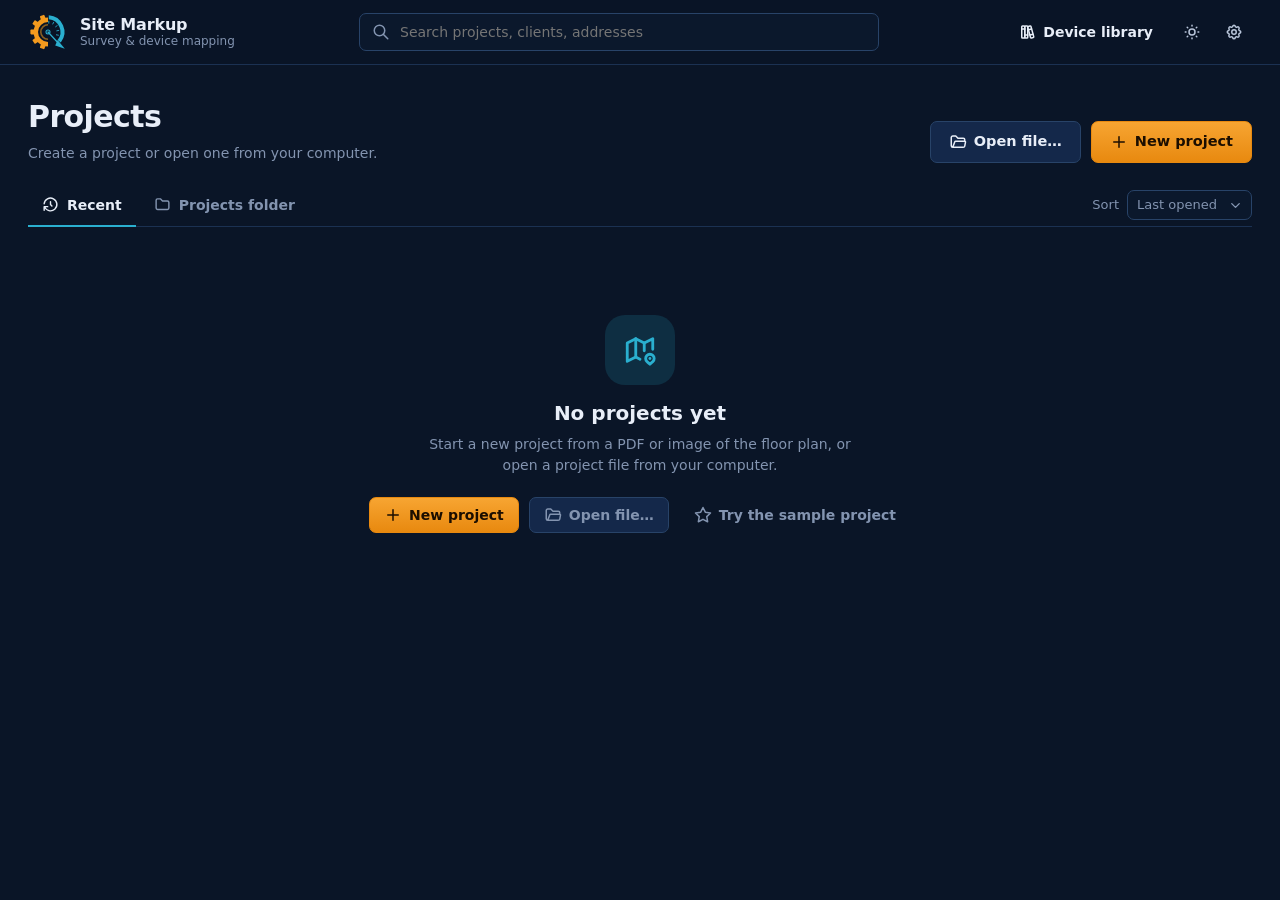
==== markup.html @ d579b6f1 "Penetration dot: surface field follows Wall / Floor / Ceiling "Wall type" now reads "Floor type" or " ====
<!doctype html>
<html lang="en" data-theme="dark">
<head>
<meta charset="utf-8">
<meta name="viewport" content="width=device-width, initial-scale=1, viewport-fit=cover">
<title>QuaField Markup</title>
<meta name="color-scheme" content="dark light">
<meta name="theme-color" content="#111c30">
<link rel="icon" type="image/png" href="[data-uri]">
<style>/* ===== Theme ===== */
:root {
  --font: system-ui, "Segoe UI", Roboto, "Helvetica Neue", Arial, sans-serif;
  --r: 10px; --r-sm: 7px;
  --ease: cubic-bezier(.2,.7,.2,1);
}
:root[data-theme="dark"] {
  --bg: #0a1527; --bg-2: #0c1a30; --panel: #0f1f38; --panel-2: #14284a; --elev: #172d50;
  --line: #1b3152; --line-2: #284368; --text: #e8eef8; --text-2: #b9c6da; --muted: #8394b0;
  --accent: #2aafcf; --accent-2: #1f9dbe; --accent-soft: rgba(42,175,207,.16); --accent-text: #04141b;
  --danger: #f25b5b; --danger-soft: rgba(242,91,91,.14); --warn: #f39a1e; --warn-soft: rgba(245,165,36,.14); --ok: #2fc46d; --ok-soft: rgba(47,196,109,.14);
  --stage: #081324; --stage-dot: rgba(120,170,230,.07);
  --shadow: 0 12px 36px rgba(0,0,0,.5); --shadow-sm: 0 2px 10px rgba(0,0,0,.35);
  --inp: #0b182c; --hover: rgba(42,175,207,.08); --glass: rgba(15,31,56,.88);
  color-scheme: dark;
}
:root[data-theme="light"] {
  --bg: #f2f5f9; --bg-2: #e9eef5; --panel: #ffffff; --panel-2: #f6f8fb; --elev: #ffffff;
  --line: #e0e6ef; --line-2: #cfd8e5; --text: #0f1b2d; --text-2: #34445e; --muted: #67778f;
  --accent: #0e8faf; --accent-2: #0b7e9b; --accent-soft: rgba(14,143,175,.11); --accent-text: #fff;
  --danger: #dc2626; --danger-soft: rgba(220,38,38,.09); --warn: #c27803; --warn-soft: rgba(245,158,11,.13); --ok: #15803d; --ok-soft: rgba(22,163,74,.1);
  --stage: #dfe5ee; --stage-dot: rgba(15,27,45,.06);
  --shadow: 0 12px 36px rgba(15,27,45,.16); --shadow-sm: 0 2px 8px rgba(15,27,45,.1);
  --inp: #ffffff; --hover: rgba(15,27,45,.05); --glass: rgba(255,255,255,.9);
  color-scheme: light;
}

* { box-sizing: border-box; }
html, body { margin: 0; height: 100%; }
body { font: 14px/1.45 var(--font); background: var(--bg); color: var(--text); -webkit-font-smoothing: antialiased; overflow: hidden; }
button { font: inherit; color: inherit; cursor: pointer; }
input, select, textarea { font: inherit; color: inherit; }
[hidden] { display: none !important; }
.muted { color: var(--muted); }
.tiny { font-size: 12px; line-height: 1.45; margin: 4px 0 0; }
.spacer { flex: 1; }
kbd { font: 600 11px/1 var(--font); background: var(--panel-2); border: 1px solid var(--line-2); border-bottom-width: 2px; border-radius: 5px; padding: 3px 6px; color: var(--text-2); white-space: nowrap; }
::selection { background: var(--accent-soft); }
::-webkit-scrollbar { width: 10px; height: 10px; }
::-webkit-scrollbar-thumb { background: var(--line-2); border-radius: 10px; border: 2px solid transparent; background-clip: padding-box; }
::-webkit-scrollbar-thumb:hover { background-color: var(--muted); }
::-webkit-scrollbar-track { background: transparent; }

.ic { width: 18px; height: 18px; flex: none; display: inline-block; vertical-align: middle; }
.ic.flip { transform: scaleX(-1); }

/* ===== Buttons & inputs ===== */
.btn { display: inline-flex; align-items: center; justify-content: center; gap: 7px; height: 36px; padding: 0 14px; border-radius: var(--r-sm);
  border: 1px solid var(--line-2); background: var(--panel-2); font-weight: 600; white-space: nowrap; transition: background .15s, border-color .15s, transform .08s; }
.btn:hover { background: var(--hover); border-color: var(--muted); }
.btn:active { transform: translateY(1px); }
.btn:disabled { opacity: .45; pointer-events: none; }
.btn.primary { background: var(--accent); border-color: var(--accent); color: var(--accent-text); }
.btn.primary:hover { background: var(--accent-2); border-color: var(--accent-2); }
.btn.danger { background: var(--danger); border-color: var(--danger); color: #fff; }
.btn.danger-ghost { background: transparent; border-color: transparent; color: var(--danger); }
.btn.danger-ghost:hover { background: var(--danger-soft); }
.btn.ghost { background: transparent; border-color: transparent; }
.btn.ghost:hover { background: var(--hover); }
.btn.ghost.on { background: var(--accent-soft); color: var(--accent); }
.btn.sm { height: 30px; padding: 0 10px; font-size: 13px; gap: 6px; }
.btn.sm .ic { width: 16px; height: 16px; }
.btn.glass { background: var(--glass); backdrop-filter: blur(8px); box-shadow: var(--shadow-sm); border-color: var(--line); }

.icon-btn { display: inline-grid; place-items: center; width: 36px; height: 36px; border-radius: var(--r-sm); border: 1px solid transparent; background: transparent; color: var(--text-2); transition: background .15s, color .15s; }
.icon-btn:hover { background: var(--hover); color: var(--text); }
.icon-btn:disabled { opacity: .35; pointer-events: none; }
.icon-btn.sm { width: 30px; height: 30px; }
.icon-btn.sm .ic { width: 17px; height: 17px; }
.icon-btn.danger:hover { color: var(--danger); background: var(--danger-soft); }

.inp { width: 100%; height: 36px; padding: 0 11px; border-radius: var(--r-sm); border: 1px solid var(--line-2); background: var(--inp); outline: none; transition: border-color .15s, box-shadow .15s; }
textarea.inp { height: auto; padding: 9px 11px; resize: vertical; line-height: 1.45; }
select.inp { padding-right: 28px; appearance: none; background-image: url("data:image/svg+xml,%3Csvg xmlns='http://www.w3.org/2000/svg' viewBox='0 0 24 24' fill='none' stroke='%238394b0' stroke-width='2.2' stroke-linecap='round' stroke-linejoin='round'%3E%3Cpath d='M6 9l6 6l6-6'/%3E%3C/svg%3E"); background-repeat: no-repeat; background-position: right 8px center; background-size: 15px; }
.inp:focus { border-color: var(--accent); box-shadow: 0 0 0 3px var(--accent-soft); }
.inp.bad { border-color: var(--danger); box-shadow: 0 0 0 3px var(--danger-soft); }
.inp.sm { height: 30px; font-size: 13px; padding: 0 9px; }
select.inp.sm { padding-right: 26px; }
.inp.num { width: 70px; flex: none; text-align: right; padding: 0 6px; }
.inp::placeholder { color: var(--muted); opacity: .8; }
input[type=date].inp { padding-right: 6px; }

.chk { width: 17px; height: 17px; accent-color: var(--accent); margin: 0; flex: none; cursor: pointer; }
.chk-row { display: flex; align-items: center; gap: 10px; padding: 6px 0; cursor: pointer; color: var(--text-2); }
.chk-row:hover { color: var(--text); }

.fld { display: flex; flex-direction: column; gap: 5px; margin: 0 0 12px; }
.fld > span { font-size: 12.5px; font-weight: 600; color: var(--muted); letter-spacing: .01em; }
.req { color: var(--danger); }
.inline { display: flex; gap: 8px; }
.inline .inp { flex: 1; }
.inline-fld { display: inline-flex; align-items: center; gap: 8px; font-size: 13px; color: var(--muted); }
.inline-fld select { width: auto; }

.search { display: flex; align-items: center; gap: 8px; height: 38px; padding: 0 12px; border-radius: var(--r-sm); background: var(--inp); border: 1px solid var(--line-2); color: var(--muted); transition: border-color .15s, box-shadow .15s; }
.search:focus-within { border-color: var(--accent); box-shadow: 0 0 0 3px var(--accent-soft); }
.search input { flex: 1; min-width: 0; border: 0; outline: 0; background: transparent; height: 100%; color: var(--text); }
.search.sm { height: 34px; }

.seg { display: inline-flex; padding: 3px; gap: 3px; background: var(--bg-2); border: 1px solid var(--line); border-radius: 9px; }
.seg button { display: inline-flex; align-items: center; gap: 6px; height: 30px; padding: 0 12px; border: 0; border-radius: 7px; background: transparent; color: var(--text-2); font-weight: 600; font-size: 13px; }
.seg button .ic { width: 16px; height: 16px; }
.seg button:hover { color: var(--text); }
.seg button.on { background: var(--panel); color: var(--text); box-shadow: var(--shadow-sm); }
.seg.sm button { height: 26px; padding: 0 10px; font-size: 12.5px; }

.fld-h { display: flex; align-items: center; justify-content: space-between; gap: 10px; min-height: 22px; }
.fld-h > label { font-size: 12.5px; font-weight: 600; color: var(--muted); }
.sw-map { display: inline-flex; align-items: center; gap: 7px; flex: none; cursor: pointer; user-select: none; font-size: 11.5px; font-weight: 600; color: var(--muted); }
.sw-map:has(input:checked) { color: var(--text-2); }
.sw-map .switch { width: 32px; height: 18px; }
.sw-map .switch i::after { width: 14px; height: 14px; left: 2px; top: 2px; }
.sw-map .switch input:checked + i::after { transform: translateX(14px); }
.sw-map .switch input:checked + i { background: var(--c, var(--accent)); }
.sw-map .switch input:focus-visible + i { outline: 2px solid var(--accent); outline-offset: 2px; }
.tx-link { display: flex; flex-direction: column; gap: 8px; padding: 10px 12px; margin: 0 0 12px; border: 1px solid color-mix(in srgb, var(--c) 45%, transparent); background: color-mix(in srgb, var(--c) 10%, transparent); border-radius: 12px; }
.tx-link-t { display: flex; align-items: center; gap: 8px; font-size: 13px; flex-wrap: wrap; }
.tx-link-t small { color: var(--muted); font-size: 12px; }
.tx-link-b { display: flex; flex-wrap: wrap; gap: 6px; }
.switch { position: relative; width: 42px; height: 24px; flex: none; }
.switch input { opacity: 0; width: 0; height: 0; position: absolute; }
.switch i { position: absolute; inset: 0; border-radius: 20px; background: var(--line-2); transition: background .2s; cursor: pointer; }
.switch i::after { content: ''; position: absolute; left: 3px; top: 3px; width: 18px; height: 18px; border-radius: 50%; background: #fff; transition: transform .2s var(--ease); box-shadow: 0 1px 3px rgba(0,0,0,.3); }
.switch input:checked + i { background: var(--accent); }
.switch input:checked + i::after { transform: translateX(18px); }

.hint { display: flex; gap: 8px; align-items: flex-start; font-size: 13px; color: var(--muted); margin: 14px 0 0; line-height: 1.5; }
.hint .ic { width: 16px; height: 16px; margin-top: 2px; }

.spinner { width: 22px; height: 22px; border-radius: 50%; border: 3px solid var(--line-2); border-top-color: var(--accent); animation: spin .8s linear infinite; }
.spinner.big { width: 36px; height: 36px; border-width: 4px; }
@keyframes spin { to { transform: rotate(360deg); } }

.logo { display: inline-grid; place-items: center; width: 40px; height: 40px; border-radius: 50%; background: #1e3a8a; color: #fff; font: 700 14px/1 Georgia, "Times New Roman", serif; letter-spacing: -.02em; flex: none; box-shadow: inset 0 0 0 2px rgba(255,255,255,.18); }
.logo.sm { width: 30px; height: 30px; font-size: 11px; }

/* type icons (badges) */
.tico { display: inline-grid; place-items: center; border-radius: 50%; flex: none; box-shadow: 0 0 0 1.5px rgba(255,255,255,.9), 0 1px 3px rgba(0,0,0,.3); overflow: hidden; }
.tico img { display: block; object-fit: contain; }
.tico.img-only { background: transparent; box-shadow: none; border-radius: 6px; }
.tico.img-only img { width: 100%; height: 100%; }
.mk-ico { background: color-mix(in srgb, var(--c) 18%, transparent); color: var(--c); box-shadow: inset 0 0 0 1.5px color-mix(in srgb, var(--c) 45%, transparent); }
.mk-ico .ic { width: 22px; height: 22px; }
.gdot { width: 10px; height: 10px; border-radius: 50%; background: var(--c); flex: none; box-shadow: 0 0 0 3px color-mix(in srgb, var(--c) 22%, transparent); }
.sys-chip { display: inline-flex; align-items: center; height: 20px; padding: 0 8px; border-radius: 20px; font-size: 11.5px; font-weight: 700; color: var(--c); background: color-mix(in srgb, var(--c) 16%, transparent); }
.pi-tag { font-size: 10px; font-weight: 800; letter-spacing: .04em; text-transform: uppercase; color: var(--accent); background: var(--accent-soft); border-radius: 4px; padding: 1px 5px; }

/* ===== Toasts, menus, modals ===== */
#toasts { position: fixed; bottom: 22px; left: 50%; transform: translateX(-50%); display: flex; flex-direction: column; align-items: center; gap: 8px; z-index: 2000; pointer-events: none; }
.toast { display: flex; align-items: center; gap: 14px; padding: 10px 16px; border-radius: 10px; background: #0f1a2e; color: #eef3fb; box-shadow: var(--shadow); border: 1px solid rgba(255,255,255,.08); font-weight: 500; opacity: 0; transform: translateY(10px); transition: opacity .2s, transform .2s var(--ease); pointer-events: auto; max-width: min(560px, 92vw); }
.toast.show { opacity: 1; transform: none; }
.toast.ok { border-left: 4px solid #2fc46d; }
.toast.warn { border-left: 4px solid #f5a524; }
.toast.error { border-left: 4px solid #f25b5b; }
.toast-act { border: 0; background: rgba(255,255,255,.12); color: #fff; padding: 5px 10px; border-radius: 6px; font-weight: 700; }
.toast-act:hover { background: rgba(255,255,255,.2); }

.menu { position: fixed; z-index: 1500; min-width: 210px; max-width: 320px; padding: 6px; border-radius: 11px; background: var(--elev); border: 1px solid var(--line-2); box-shadow: var(--shadow); animation: pop .12s var(--ease); max-height: 80vh; overflow: auto; }
@keyframes pop { from { opacity: 0; transform: scale(.97) translateY(-3px); } }
.menu-item { display: flex; align-items: center; gap: 10px; width: 100%; padding: 7px 10px; border: 0; background: transparent; border-radius: 7px; text-align: left; color: var(--text); }
.menu-item:hover { background: var(--hover); }
.menu-item:disabled { opacity: .4; pointer-events: none; }
.menu-item .ic { width: 17px; height: 17px; color: var(--muted); }
.menu-item.danger, .menu-item.danger .ic { color: var(--danger); }
.menu-item.checked { color: var(--accent); font-weight: 600; }
.menu-item .mi-label { flex: 1; }
.menu-item kbd { font-size: 10.5px; }
.menu-item .mi-check { color: var(--accent); }
.menu-sep { height: 1px; background: var(--line); margin: 5px 4px; }
.menu-head { font-size: 11.5px; font-weight: 700; text-transform: uppercase; letter-spacing: .06em; color: var(--muted); padding: 8px 10px 4px; }

.modal-back { position: fixed; inset: 0; z-index: 1000; background: rgba(4,9,18,.55); display: grid; place-items: center; padding: 20px; opacity: 0; transition: opacity .16s; backdrop-filter: blur(2px); }
.modal-back.show { opacity: 1; }
.modal { width: min(520px, 100%); max-height: calc(100vh - 40px); max-height: calc(100dvh - 40px); display: flex; flex-direction: column; background: var(--panel); border: 1px solid var(--line-2); border-radius: 14px; box-shadow: var(--shadow); transform: translateY(8px) scale(.985); transition: transform .18s var(--ease); }
.modal-back.show .modal { transform: none; }
.modal.wide { width: min(820px, 100%); }
.modal-head { display: flex; align-items: center; gap: 10px; padding: 16px 18px 6px; }
.modal-head h2 { margin: 0; font-size: 17px; font-weight: 700; flex: 1; }
.modal-ic { display: grid; place-items: center; width: 32px; height: 32px; border-radius: 9px; background: var(--accent-soft); color: var(--accent); }
.modal-body { padding: 12px 18px 6px; overflow: auto; min-height: 0; flex: 1 1 auto; overscroll-behavior: contain; }
.modal-foot { border-top: 1px solid transparent; }
.modal-body:not(:only-child) + .modal-foot { box-shadow: 0 -10px 18px -14px rgba(0,0,0,.45); }
.modal-foot { display: flex; justify-content: flex-end; gap: 8px; padding: 14px 18px 16px; flex-wrap: wrap; }
.dlg-msg { margin: 0 0 8px; color: var(--text-2); line-height: 1.55; }

#busy { position: fixed; inset: 0; z-index: 3000; display: grid; place-items: center; background: rgba(4,9,18,.45); }
.busy-card { display: flex; align-items: center; gap: 16px; padding: 18px 24px; border-radius: 14px; background: var(--panel); border: 1px solid var(--line-2); box-shadow: var(--shadow); font-weight: 600; }
.fatal { position: fixed; inset: auto 20px 20px; padding: 16px; background: #7f1d1d; color: #fff; border-radius: 10px; z-index: 5000; }

/* ===== Home ===== */
#home { height: 100vh; height: var(--app-h, 100dvh); overflow: auto; position: relative; -webkit-overflow-scrolling: touch; }
.home-top { position: sticky; top: 0; z-index: 10; display: flex; align-items: center; gap: 18px; padding: 12px 28px; background: color-mix(in srgb, var(--bg) 88%, transparent); backdrop-filter: blur(10px); border-bottom: 1px solid var(--line); }
.brand { display: flex; align-items: center; gap: 12px; }
.brand-txt { display: flex; flex-direction: column; line-height: 1.2; }
.brand-txt b { font-size: 16px; letter-spacing: -.01em; }
.brand-txt span { font-size: 12px; color: var(--muted); }
.home-search { flex: 1; max-width: 520px; margin: 0 auto; }
.home-actions { display: flex; align-items: center; gap: 6px; }
.home-main { max-width: 1320px; margin: 0 auto; padding: 30px 28px 60px; }
.home-hero { display: flex; align-items: flex-end; justify-content: space-between; gap: 20px; margin-bottom: 22px; flex-wrap: wrap; }
.home-hero h1 { margin: 0; font-size: 30px; letter-spacing: -.02em; }
.home-hero p { margin: 4px 0 0; }
.hero-actions { display: flex; gap: 10px; }
.hero-actions .btn { height: 42px; padding: 0 18px; font-size: 14.5px; }
.home-tabs { display: flex; align-items: center; gap: 4px; border-bottom: 1px solid var(--line); margin-bottom: 18px; }
.home-tabs [data-tab] { display: inline-flex; align-items: center; gap: 8px; height: 42px; padding: 0 14px; border: 0; background: transparent; color: var(--muted); font-weight: 600; border-bottom: 2px solid transparent; margin-bottom: -1px; }
.home-tabs [data-tab]:hover { color: var(--text); }
.home-tabs [data-tab].on { color: var(--text); border-bottom-color: var(--accent); }
.home-tabs [data-tab] .ic { width: 17px; height: 17px; }
.sort-lbl { display: inline-flex; align-items: center; gap: 8px; font-size: 13px; color: var(--muted); }
.sort-lbl select { width: auto; }
.folder-bar { display: flex; align-items: center; gap: 10px; padding: 10px 14px; border-radius: var(--r); background: var(--panel); border: 1px solid var(--line); margin-bottom: 18px; color: var(--muted); }
.folder-bar b { color: var(--text); }

.proj-grid { display: grid; grid-template-columns: repeat(auto-fill, minmax(270px, 1fr)); gap: 18px; }
.pcard { display: flex; flex-direction: column; border-radius: 14px; background: var(--panel); border: 1px solid var(--line); overflow: hidden; cursor: pointer; text-align: left; padding: 0; transition: transform .15s var(--ease), box-shadow .15s, border-color .15s; outline: none; }
.pcard:hover, .pcard:focus-visible { transform: translateY(-2px); box-shadow: var(--shadow); border-color: var(--line-2); }
.pthumb { position: relative; aspect-ratio: 16/10; background: #e9eef5; overflow: hidden; }
.pthumb img { width: 100%; height: 100%; object-fit: cover; display: block; }
.pthumb-ph { position: absolute; inset: 0; display: grid; place-items: center; color: #94a3b8; }
.pthumb-ph .ic { width: 42px; height: 42px; }
.pbadge { position: absolute; top: 10px; left: 10px; font-size: 11.5px; font-weight: 700; padding: 3px 8px; border-radius: 6px; background: rgba(15,23,42,.82); color: #fff; }
.pbadge.warn { background: #b45309; }
.sdots { position: absolute; left: 10px; bottom: 10px; display: flex; gap: 4px; flex-wrap: wrap; }
.sdot { min-width: 22px; height: 20px; padding: 0 6px; border-radius: 10px; background: var(--c); color: #fff; font-size: 11px; font-weight: 800; display: grid; place-items: center; box-shadow: 0 0 0 1.5px #fff; }
.pbody { padding: 12px 14px 12px; display: flex; flex-direction: column; gap: 4px; }
.ptitle { display: flex; align-items: center; gap: 6px; }
.ptitle h3 { flex: 1; margin: 0; font-size: 15.5px; white-space: nowrap; overflow: hidden; text-overflow: ellipsis; }
.psub { font-size: 13px; color: var(--text-2); white-space: nowrap; overflow: hidden; text-overflow: ellipsis; }
.pmeta { display: flex; gap: 12px; font-size: 12.5px; color: var(--muted); }
.pfile { display: flex; align-items: center; gap: 6px; font-size: 12px; color: var(--muted); margin-top: 4px; padding-top: 8px; border-top: 1px solid var(--line); }
.pfile .ic { width: 14px; height: 14px; }
.pfile span { flex: 1; white-space: nowrap; overflow: hidden; text-overflow: ellipsis; }
.pfile em { font-style: normal; white-space: nowrap; }
.pfile.warn { color: var(--warn); }
.pcard-new { align-items: center; justify-content: center; gap: 10px; min-height: 140px; align-self: start; aspect-ratio: auto; border-style: dashed; background: transparent; color: var(--muted); font-weight: 600; }
.pcard-new:hover { color: var(--text); }
.pcard-new .ic { width: 26px; height: 26px; }
.home-empty { text-align: center; padding: 70px 20px; color: var(--muted); }
.home-empty h3 { color: var(--text); font-size: 20px; margin: 14px 0 6px; }
.home-empty p { max-width: 460px; margin: 0 auto 20px; line-height: 1.55; }
.empty-ic { display: inline-grid; place-items: center; width: 70px; height: 70px; border-radius: 20px; background: var(--accent-soft); color: var(--accent); }
.empty-ic .ic { width: 34px; height: 34px; }
.empty-actions { display: flex; gap: 10px; justify-content: center; flex-wrap: wrap; }
.home-empty .spinner { margin: 0 auto 12px; }
.fs-note { max-width: 680px; }

.drop-veil, .stage-drop { position: fixed; inset: 0; z-index: 50; display: none; place-items: center; background: color-mix(in srgb, var(--accent) 14%, transparent); border: 3px dashed var(--accent); pointer-events: none; }
.drop-veil > div, .stage-drop > div { display: flex; flex-direction: column; align-items: center; gap: 6px; padding: 26px 34px; border-radius: 16px; background: var(--panel); box-shadow: var(--shadow); text-align: center; max-width: 420px; }
.drop-veil .ic, .stage-drop .ic { width: 34px; height: 34px; color: var(--accent); }
.drop-veil span, .stage-drop span { color: var(--muted); font-size: 13px; }
#home.drop .drop-veil { display: grid; }
.stage-drop { position: absolute; }
.stage.drop .stage-drop { display: grid; }

/* New project */
.np-modal { width: min(640px, 100%); }
.np-grid { display: grid; grid-template-columns: 1fr 1fr; gap: 0 14px; }
.np-grid .span2 { grid-column: span 2; }
.np-sec { font-size: 12.5px; font-weight: 700; color: var(--muted); margin: 6px 0 8px; }
.np-bg { display: grid; grid-template-columns: 1fr 1fr; gap: 10px; }
.bgopt { display: grid; grid-template-columns: auto 1fr; grid-template-rows: auto auto; gap: 2px 10px; align-items: center; text-align: left; padding: 12px; border-radius: var(--r); border: 1.5px solid var(--line-2); background: var(--panel-2); }
.bgopt .ic { grid-row: span 2; width: 26px; height: 26px; color: var(--muted); }
.bgopt span { font-size: 12.5px; color: var(--muted); }
.bgopt.on { border-color: var(--accent); background: var(--accent-soft); }
.bgopt.on .ic { color: var(--accent); }
.np-drop { margin-top: 12px; border: 1.5px dashed var(--line-2); border-radius: var(--r); padding: 14px; transition: border-color .15s, background .15s; }
.np-drop.over { border-color: var(--accent); background: var(--accent-soft); }
.np-drop-in { display: flex; align-items: center; justify-content: center; gap: 12px; color: var(--muted); flex-wrap: wrap; }
.np-drop-in > div { display: flex; gap: 6px; align-items: center; }
.np-drop-in .ic { width: 24px; height: 24px; }
.np-drop.has .np-drop-in { justify-content: flex-start; }
.np-files { display: flex; flex-direction: column; gap: 8px; }
.np-files:not(:empty) { margin-top: 12px; }
.np-file { display: flex; align-items: center; gap: 10px; }
.np-file img { width: 64px; height: 42px; object-fit: cover; border-radius: 6px; border: 1px solid var(--line-2); background: #fff; }
.np .chk-row { margin-top: 12px; }

/* PDF page picker */
.pdf-tools { display: flex; align-items: center; gap: 8px; margin-bottom: 12px; }
.pdf-pages { display: grid; grid-template-columns: repeat(auto-fill, minmax(170px, 1fr)); gap: 12px; max-height: 56vh; overflow: auto; padding: 2px; }
.pdf-page { display: flex; flex-direction: column; gap: 8px; padding: 8px; border-radius: var(--r); border: 1.5px solid var(--line); background: var(--panel-2); cursor: pointer; }
.pdf-page:has(.chk:checked) { border-color: var(--accent); background: var(--accent-soft); }
.pdf-thumb { aspect-ratio: 4/3; background: #fff; border-radius: 6px; display: grid; place-items: center; overflow: hidden; }
.pdf-thumb img { max-width: 100%; max-height: 100%; }
.pdf-row { display: flex; align-items: center; gap: 8px; }

/* Settings */
.set-list { display: flex; flex-direction: column; }
.set-row { display: flex; align-items: center; justify-content: space-between; gap: 18px; padding: 13px 0; border-bottom: 1px solid var(--line); }
.set-row > div:first-child { display: flex; flex-direction: column; gap: 2px; }
.set-row > div:first-child span { font-size: 12.5px; color: var(--muted); }
.set-row .inp { width: 180px; }

/* ===== Editor ===== */
#editor { height: 100vh; height: var(--app-h, 100dvh); display: flex; flex-direction: column; overflow: clip; }
#editor .ed-body, #editor .stage { overflow: clip; }
body[data-view="editor"] { overflow: clip; }
.ed-top { height: 54px; flex: none; display: flex; align-items: center; gap: 10px; padding: 0 10px; background: var(--panel); border-bottom: 1px solid var(--line); position: relative; z-index: 20; }
.ed-title { display: flex; align-items: center; gap: 12px; min-width: 0; flex: 1; }
.title-inp { font: 700 16px/1 var(--font); border: 1px solid transparent; background: transparent; border-radius: 7px; padding: 7px 8px; min-width: 120px; outline: none; color: var(--text); text-overflow: ellipsis; }
.title-inp:hover { border-color: var(--line-2); }
.title-inp:focus { border-color: var(--accent); background: var(--inp); box-shadow: 0 0 0 3px var(--accent-soft); }
.name-meas { position: absolute; visibility: hidden; white-space: pre; font: 700 16px/1 var(--font); left: -9999px; }
.ed-status { display: flex; align-items: center; gap: 6px; font-size: 12.5px; color: var(--muted); white-space: nowrap; overflow: hidden; min-width: 0; }
.ed-status span { overflow: hidden; text-overflow: ellipsis; }
.ed-status .ic { width: 15px; height: 15px; }
.ed-status.ok .ic { color: var(--ok); }
.ed-status.warn { color: var(--warn); }
.ed-status.busy .ic { animation: spin 1s linear infinite; }
.ed-mid { display: flex; gap: 2px; }
.ed-right { display: flex; align-items: center; gap: 6px; }

.ed-body { flex: 1; display: flex; min-height: 0; position: relative; }
.toolrail { width: 54px; flex: none; display: flex; flex-direction: column; align-items: center; gap: 3px; padding: 8px 0; background: var(--panel); border-right: 1px solid var(--line); z-index: 6; overflow-y: auto; }
.tool { width: 40px; height: 40px; flex: none; display: grid; place-items: center; border-radius: 9px; border: 0; background: transparent; color: var(--text-2); transition: background .12s, color .12s; }
.tool:hover { background: var(--hover); color: var(--text); }
.tool.on { background: var(--accent); color: #fff; box-shadow: 0 2px 8px color-mix(in srgb, var(--accent) 45%, transparent); }
.tool .ic { width: 20px; height: 20px; }
.rail-sep { width: 26px; height: 1px; background: var(--line); margin: 5px 0; flex: none; }
.rail-grow { flex: 1; }

.palette { width: 272px; flex: none; display: flex; flex-direction: column; background: var(--panel); border-right: 1px solid var(--line); transition: margin-left .2s var(--ease); z-index: 5; }
.ed-body.pal-hidden .palette { margin-left: -272px; }
.pal-head { padding: 10px 10px 8px; display: flex; gap: 6px; }
.pal-head .search { flex: 1; min-width: 0; }
.pal-display { padding: 0 8px; gap: 4px; height: 34px; }
.pal-display .ic:last-child { width: 14px; height: 14px; color: var(--muted); }
.pal-display.on { border-color: var(--accent); background: var(--accent-soft); }
.disp-pop { width: 300px; }
.disp-pop .lp-slider { grid-template-columns: 92px 1fr 46px; }
.disp-pop .dp-note { padding: 0 10px 6px; font-size: 11.5px; color: var(--muted); line-height: 1.4; }
.disp-pop .dp-btns { display: flex; flex-direction: column; gap: 4px; padding: 4px 6px; }
.disp-pop .dp-btns .btn { justify-content: flex-start; }
.disp-pop .seg { margin: 2px 10px 8px; display: flex; }
.disp-pop .seg button { flex: 1; justify-content: center; }
.size-row { margin: 2px 0 12px; }
.palette.ps-s .pal-item { padding-top: 3px; padding-bottom: 3px; }
.palette.ps-s .pi-name { font-size: 12.5px; }
.palette.ps-l .pal-item { padding-top: 7px; padding-bottom: 7px; gap: 12px; }
.palette.ps-l .pi-name { font-size: 14px; }
.palette.ps-l .lay-tile { width: 44px; height: 44px; }
.pal-list { flex: 1; overflow-y: auto; padding: 0 6px 10px; }
.pal-group { margin-bottom: 2px; }
.pal-gh { display: flex; align-items: center; gap: 9px; width: 100%; padding: 8px 8px; border: 0; background: transparent; border-radius: 8px; font-weight: 700; font-size: 13px; color: var(--text); text-align: left; }
.pal-gh:hover { background: var(--hover); }
.pal-gh .gname { flex: 1; }
.pal-gh .gcount { font-size: 11.5px; color: var(--muted); font-weight: 600; }
.pal-gh .chev { width: 15px; height: 15px; color: var(--muted); transition: transform .15s; transform: rotate(-90deg); }
.pal-group.open .chev { transform: none; }
.pal-items { display: none; padding: 2px 0 6px; }
.pal-group.open .pal-items { display: block; }
.pal-item { display: flex; align-items: center; gap: 10px; padding: 5px 8px 5px 10px; border-radius: 8px; cursor: grab; user-select: none; border: 1.5px solid transparent; }
.pal-item:hover { background: var(--hover); }
.pal-item:active { cursor: grabbing; }
.pal-item.armed { background: var(--accent-soft); border-color: var(--accent); }
.pi-name { flex: 1; font-size: 13.2px; color: var(--text-2); line-height: 1.25; }
.pal-item:hover .pi-name, .pal-item.armed .pi-name { color: var(--text); }
.pi-count { font-size: 11px; font-weight: 700; color: var(--muted); background: var(--bg-2); border-radius: 10px; padding: 1px 7px; }
.pal-empty { padding: 30px 14px; text-align: center; color: var(--muted); display: flex; flex-direction: column; gap: 12px; align-items: center; }
.pal-foot { display: flex; justify-content: space-between; padding: 8px; border-top: 1px solid var(--line); }

.stage { flex: 1; min-width: 0; position: relative; overflow: hidden; background-color: var(--stage); background-image: radial-gradient(var(--stage-dot) 1.2px, transparent 1.2px); background-size: 22px 22px; }
#map { position: absolute; inset: 0; width: 100%; height: 100%; display: block; touch-action: none; user-select: none; -webkit-user-select: none; cursor: default; }
.stage[data-tool="pan"] #map, .stage.space #map { cursor: grab; }
.stage.panning #map { cursor: grabbing; }
.stage[data-tool="place"] #map, .stage[data-tool="scale"] #map, .stage[data-tool="measure"] #map, .stage[data-tool="line"] #map, .stage[data-tool="arrow"] #map,
.stage[data-tool="rect"] #map, .stage[data-tool="ellipse"] #map, .stage[data-tool="cable"] #map, .stage[data-tool="pen"] #map { cursor: crosshair; }
.stage[data-tool="text"] #map { cursor: text; }
.stage.moving #map { cursor: move; }
.stage[data-tool="select"] .dev, .stage[data-tool="select"] .mk { cursor: pointer; }
.stage[data-tool="place"] .dev, .stage:not([data-tool="select"]) .mk-hit, .stage:not([data-tool="select"]) .dev-hit { pointer-events: none; }
.stage:not([data-tool="select"]) .dev { pointer-events: none; }

.dev-hit { fill: transparent; }
.dev .dlabel { font-family: var(--font); font-weight: 700; text-anchor: middle; fill: #0f172a; stroke: #fff; paint-order: stroke; stroke-linejoin: round; pointer-events: none; }
.dev:hover use { filter: brightness(1.12); }
.mk-hit { fill: none; stroke: transparent; pointer-events: stroke; }
.mk-hit.filled { fill: transparent; pointer-events: all; }
.mk-lbl { font-family: var(--font); font-weight: 700; paint-order: stroke; stroke: #fff; stroke-linejoin: round; pointer-events: none; }

.stage{position:relative}
.tx-inline{position:absolute;z-index:30;margin:0;padding:0;border:0;outline:2px solid var(--accent);outline-offset:3px;background:rgba(255,255,255,.55);resize:none;overflow:hidden;white-space:pre;border-radius:2px;caret-color:currentColor}
.tx-panel{display:flex;flex-direction:column;gap:12px}
.tx-panel>*{flex-shrink:0}
.tx-panel #mk-text{min-height:64px}
.tx-row{display:flex;gap:8px;align-items:center;flex-wrap:wrap}
.tx-fmt button{min-width:30px;justify-content:center;padding:0 8px}
.tx-fmt button .ic,.tx-fmt button svg{width:16px;height:16px}
.tx-font{flex:1;min-width:120px}
.tx-step{display:inline-flex;align-items:center;gap:4px}
.tx-step button{width:32px;height:32px;border:1px solid var(--line);background:var(--bg-2);border-radius:8px;color:var(--text);display:inline-flex;align-items:center;justify-content:center}
.tx-step input{width:56px;text-align:center;height:32px;padding:0 4px}
.tx-quick{display:flex;width:100%}.tx-quick button{flex:1;justify-content:center;padding:0 4px}
.tx-pres{display:flex;flex-wrap:wrap;gap:8px}
.tx-pre-w{display:inline-flex;flex-direction:column;align-items:center;gap:3px;font-size:11px;color:var(--muted);position:relative}
.tx-pre{min-width:48px;height:34px;border-radius:8px;border:2px solid transparent;font-size:15px;box-shadow:0 0 0 1px var(--line)}
.tx-pre-w i{position:absolute;top:-6px;right:-6px;width:16px;height:16px;border-radius:50%;background:var(--bg-2);border:1px solid var(--line);color:var(--text);font-style:normal;font-size:12px;line-height:14px;text-align:center;cursor:pointer}
.tx-boxseg{display:flex;width:100%}.tx-boxseg button{flex:1;justify-content:center;padding:0 4px}
.tx-nums{display:flex;align-items:center;gap:10px;justify-content:space-between}
.tx-nums label{display:flex;align-items:center;gap:6px;font-weight:600;font-size:13px;color:var(--muted)}
.tx-nums input{width:80px}
.tx-copy .btn{flex:1}
.tx-savebox{display:flex;gap:8px}.tx-savebox[hidden]{display:none}.tx-savebox input{flex:1}
.handle.tail{fill:#a855f7}
.handle.size{fill:#22c55e}
.mk-text { font-family: var(--font); pointer-events: none; }
.mk-text.halo { paint-order: stroke; stroke: #fff; stroke-linejoin: round; }
.cone { pointer-events: none; }
.sel-ring { fill: none; stroke: #2f80ff; pointer-events: none; }
.sel-box { fill: rgba(47,128,255,.06); stroke: #2f80ff; pointer-events: none; }
.sel-guide { stroke: #2f80ff; pointer-events: none; }
.handle { fill: #fff; stroke: #2f80ff; cursor: grab; }
.handle.round { cursor: move; }
.handle:hover { fill: #2f80ff; }
.marquee { fill: rgba(47,128,255,.1); stroke: #2f80ff; pointer-events: none; }
#l-temp { pointer-events: none; }

.stage-top { position: absolute; top: 14px; left: 50%; transform: translateX(-50%); z-index: 4; display: flex; flex-direction: column; align-items: center; gap: 8px; width: max-content; max-width: min(720px, calc(100% - 24px)); pointer-events: none; }
html:not(.phone) #editor.side-open .stage-top { left: calc((100% - 390px) / 2); max-width: calc(100% - 410px); }
.stage-hint { padding: 9px 16px; border-radius: 10px; background: var(--glass); backdrop-filter: blur(8px); border: 1px solid var(--line); box-shadow: var(--shadow-sm); font-size: 13px; color: var(--text-2); text-align: center; pointer-events: none; }
.stage-hint b { color: var(--text); }
.viewbar { position: absolute; left: 14px; bottom: 14px; display: flex; gap: 8px; z-index: 4; }
#scale-chip.unset { color: var(--warn); }
.zoombar { position: absolute; right: 14px; bottom: 14px; z-index: 4; display: flex; align-items: center; gap: 2px; padding: 3px; border-radius: 10px; border: 1px solid var(--line); background: var(--glass); backdrop-filter: blur(8px); box-shadow: var(--shadow-sm); transition: right .22s var(--ease); }
.zoom-pct { border: 0; background: transparent; min-width: 54px; font-weight: 700; font-size: 12.5px; color: var(--text-2); height: 30px; border-radius: 6px; }
.zoom-pct:hover { background: var(--hover); }
#editor.side-open .zoombar { right: 394px; }
.empty-plan { position: absolute; inset: 0; display: flex; flex-direction: column; align-items: center; justify-content: center; text-align: center; color: var(--muted); gap: 6px; }
.empty-plan h3 { color: var(--text); margin: 12px 0 0; font-size: 20px; }
.empty-plan p { margin: 0 0 14px; }

.layers-pop { width: 270px; }
.lp-row { display: flex; align-items: center; gap: 10px; padding: 7px 10px; border-radius: 7px; cursor: pointer; font-size: 13.5px; }
.lp-row:hover { background: var(--hover); }
.lp-row span:not(.gdot) { flex: 1; }
.lp-row em { font-style: normal; font-size: 12px; color: var(--muted); font-weight: 700; }
.lp-none { padding: 6px 10px; color: var(--muted); font-size: 13px; }
.lp-slider { display: grid; grid-template-columns: 74px 1fr 42px; align-items: center; gap: 8px; padding: 6px 10px; font-size: 13px; }
.lp-slider em { font-style: normal; text-align: right; color: var(--muted); font-size: 12px; }
input[type=range] { accent-color: var(--accent); width: 100%; }

/* Plan tabs */
.plan-tabs { height: 42px; flex: none; display: flex; align-items: stretch; gap: 2px; padding: 0 8px 0 62px; background: var(--panel); border-top: 1px solid var(--line); overflow-x: auto; overflow-y: hidden; }
.ptab { display: flex; align-items: center; gap: 8px; padding: 0 6px 0 14px; border-radius: 0 0 9px 9px; color: var(--muted); cursor: pointer; white-space: nowrap; font-weight: 600; font-size: 13px; border: 1px solid transparent; border-top: 0; margin-top: -1px; user-select: none; }
.ptab:hover { color: var(--text); background: var(--hover); }
.ptab.on { color: var(--text); background: var(--stage); border-color: var(--line); box-shadow: inset 0 2px 0 var(--accent); }
.ptab.dropto { box-shadow: inset 3px 0 0 var(--accent); }
.ptab-n { font-size: 11px; background: var(--bg-2); color: var(--muted); border-radius: 10px; padding: 0 7px; line-height: 18px; }
.ptab-menu { border: 0; background: transparent; color: var(--muted); width: 24px; height: 24px; border-radius: 6px; display: grid; place-items: center; }
.ptab-menu:hover { background: var(--hover); color: var(--text); }
.ptab-menu .ic { width: 15px; height: 15px; }
.ptab-add { display: flex; white-space: nowrap; flex: none; align-items: center; gap: 6px; border: 0; background: transparent; color: var(--muted); padding: 0 12px; font-weight: 600; font-size: 13px; border-radius: 8px; margin: 5px 0; }
.ptab-add:hover { background: var(--hover); color: var(--text); }
.ptab-add .ic { width: 16px; height: 16px; }

/* ===== Side panel ===== */
.side { position: absolute; top: 0; right: 0; bottom: 0; width: 380px; max-width: 100%; display: flex; flex-direction: column; background: var(--panel); border-left: 1px solid var(--line); box-shadow: -12px 0 30px rgba(0,0,0,.18); transform: translateX(104%); transition: transform .22s var(--ease); z-index: 10; }
.side.open { transform: none; }
.side-head { display: flex; align-items: center; gap: 12px; padding: 14px 12px 10px 16px; }
.sd-ico { flex: none; }
.sd-title { flex: 1; min-width: 0; display: flex; flex-direction: column; gap: 3px; }
.sd-label { font-size: 18px; padding: 4px 6px; margin-left: -7px; width: 100%; }
.sd-label.static { font-weight: 700; padding: 0; margin: 0; }
.sd-type { display: flex; align-items: center; gap: 8px; font-size: 13px; color: var(--muted); white-space: nowrap; overflow: hidden; text-overflow: ellipsis; }
.sd-nav { display: flex; align-items: center; gap: 4px; padding: 0 12px 8px 12px; font-size: 12.5px; color: var(--muted); border-bottom: 1px solid var(--line); }
.side-body { flex: 1; overflow-y: auto; padding: 14px 16px 30px; }
.side-foot { display: flex; gap: 8px; padding: 10px 14px; border-top: 1px solid var(--line); }
.status-seg { display: flex; flex-wrap: wrap; gap: 6px; margin-bottom: 14px; }
.status-seg button { display: inline-flex; align-items: center; gap: 6px; height: 30px; padding: 0 10px; border-radius: 16px; border: 1px solid var(--line-2); background: transparent; font-size: 12.5px; font-weight: 600; color: var(--text-2); }
.status-seg button i { width: 9px; height: 9px; border-radius: 50%; background: var(--c); }
.status-seg button:hover { border-color: var(--c); }
.status-seg button.on { background: color-mix(in srgb, var(--c) 18%, transparent); border-color: var(--c); color: var(--text); }
.psec { border: 1px solid var(--line); border-radius: 11px; margin-bottom: 10px; background: var(--panel-2); transition: border-color .15s, background .15s; }
.psec.over { border-color: var(--accent); background: var(--accent-soft); }
.psec-h { display: flex; align-items: center; gap: 9px; width: 100%; border: 0; background: transparent; padding: 11px 12px; font-weight: 700; font-size: 13.5px; text-align: left; color: var(--text); }
.psec-h .ic:first-child { width: 17px; height: 17px; color: var(--muted); }
.psec-h span { flex: 1; }
.psec-h .chev { width: 16px; height: 16px; color: var(--muted); transform: rotate(-90deg); transition: transform .15s; }
.psec.open .chev { transform: none; }
.psec-b { display: none; padding: 2px 12px 12px; }
.psec.open .psec-b { display: block; }
.psec-b .fld:last-child { margin-bottom: 0; }
.psec-x .psec-b > .lay-row { margin: 0; padding: 0; border: 0; background: none; }
.psec-x .lay-h b, .psec-x .lbl-head b { display: none; }
.psec-x .lbl-head { justify-content: flex-end; min-height: 0; }
.psec-x .psec-b > .lbl-ctl, .psec-x .psec-b > .lbl-style { margin: 0; padding: 0; border: 0; background: none; }
.fchk { padding: 4px 0 8px; }
.photo-grid { display: grid; grid-template-columns: repeat(3, 1fr); gap: 7px; }
.ph { position: relative; aspect-ratio: 1; border-radius: 9px; overflow: hidden; border: 1px solid var(--line-2); background: var(--bg-2); padding: 0; }
.ph img { width: 100%; height: 100%; object-fit: cover; display: block; transition: transform .2s; }
.ph:hover img { transform: scale(1.05); }
.ph span { position: absolute; left: 0; right: 0; bottom: 0; padding: 14px 6px 4px; font-size: 10.5px; color: #fff; background: linear-gradient(transparent, rgba(0,0,0,.7)); text-align: left; white-space: nowrap; overflow: hidden; text-overflow: ellipsis; }
.ph-add { display: flex; flex-direction: column; align-items: center; justify-content: center; gap: 4px; border-style: dashed; color: var(--muted); font-size: 11.5px; font-weight: 600; }
.ph-add:hover { color: var(--accent); border-color: var(--accent); background: var(--accent-soft); }
.ph-add .ic { width: 22px; height: 22px; }
.ph-add span { position: static; background: none; color: inherit; padding: 0; font-size: 11.5px; }
.slider-row { display: grid; grid-template-columns: 70px 1fr auto auto; align-items: center; gap: 8px; margin-bottom: 10px; font-size: 13px; color: var(--muted); font-weight: 600; }
.slider-row em { font-style: normal; font-size: 12.5px; min-width: 14px; }
.sd-meta { font-size: 12px; color: var(--muted); margin-top: 16px; }
.sd-meta p { margin: 4px 0; }
.swatches { display: flex; flex-wrap: wrap; gap: 6px; align-items: center; }
.swatches button { width: 26px; height: 26px; border-radius: 50%; border: 2px solid var(--panel); background: var(--c); box-shadow: 0 0 0 1px var(--line-2); padding: 0; }
.swatches button.on { box-shadow: 0 0 0 2px var(--accent); }
.swatches .sw-auto { width: auto; padding: 0 10px; border-radius: 13px; background: var(--bg-2); font-size: 12px; font-weight: 700; color: var(--text-2); }
.swatch-custom { width: 26px; height: 26px; border-radius: 50%; overflow: hidden; position: relative; box-shadow: 0 0 0 1px var(--line-2); background: conic-gradient(red, yellow, lime, cyan, blue, magenta, red); cursor: pointer; }
.swatch-custom input { opacity: 0; width: 100%; height: 100%; cursor: pointer; }
.mk-actions { display: flex; gap: 8px; margin-top: 16px; }
.lens-ctl { margin: 4px 0 8px; }
.lens-count { display: flex; align-items: center; gap: 8px; margin: 4px 0 8px; }
.lens-count > span { flex: 1; font-weight: 600; }
.lens-count b { min-width: 22px; text-align: center; }
.lens-count .btn { min-width: 34px; font-size: 18px; line-height: 1; padding: 4px 0; }
.lens-tabs { display: flex; flex-wrap: wrap; gap: 6px; margin: 0 0 6px; }
.lens-tab.on { background: var(--accent); color: #fff; border-color: var(--accent); }
.lens-sub { font-weight: 700; margin: 8px 0 2px; padding-top: 8px; border-top: 1px solid var(--line, rgba(128,128,128,.25)); }
.cab-links .lk-chips { display: flex; flex-wrap: wrap; gap: 6px; margin: 4px 0 8px; }
.lk-chip { display: inline-flex; align-items: center; border: 1px solid var(--line-2); border-radius: 999px; background: var(--panel-2, rgba(128,128,128,.1)); overflow: hidden; }
.lk-chip button { border: 0; background: transparent; color: inherit; padding: 6px 8px 6px 12px; font: inherit; font-weight: 600; cursor: pointer; }
.lk-chip .lk-x { padding: 6px 10px 6px 4px; display: inline-flex; opacity: .7; }
.lk-chip .lk-x svg { width: 14px; height: 14px; }
.lk-add { display: flex; gap: 8px; } .lk-add select { flex: 1; min-width: 0; }
.dot-ico { display: block; width: 40px; height: 40px; border-radius: 50%; border: 5px solid var(--c); background: #fff3; box-sizing: border-box; position: relative; }
.dot-ico::after { content: ''; position: absolute; inset: 9px; border-radius: 50%; background: var(--c); }
.dot-opts { display: flex; flex-direction: column; gap: 6px; margin-top: 6px; }
.dot-card { border: 1px solid var(--line-2); border-radius: 12px; background: transparent; overflow: hidden; transition: border-color .18s, background .18s; }
.dot-card.on { border-color: var(--c); background: color-mix(in srgb, var(--c) 12%, transparent); }
.dot-row { display: flex; align-items: stretch; }
.dot-opt { flex: 1; min-width: 0; display: flex; align-items: center; gap: 12px; text-align: left; padding: 11px 12px; border: 0; border-radius: 0; background: transparent; color: inherit; cursor: pointer; }
.dot-circ { flex: none; width: 22px; height: 22px; border-radius: 50%; border: 2px solid var(--c); box-sizing: border-box; position: relative; }
.dot-opt.on .dot-circ::after { content: ''; position: absolute; inset: 3px; border-radius: 50%; background: var(--c); }
.dot-t { display: flex; flex-direction: column; min-width: 0; } .dot-t small { color: var(--muted); }
.dot-tog { flex: none; width: 52px; display: flex; align-items: center; justify-content: center; border: 0; border-left: 1px solid color-mix(in srgb, var(--c) 35%, transparent); background: transparent; color: var(--c); cursor: pointer; }
.dot-tog:hover { background: color-mix(in srgb, var(--c) 14%, transparent); }
.dot-tog .ic { width: 22px; height: 22px; transition: transform .22s ease; }
.dot-card.open .dot-tog .ic { transform: rotate(180deg); }
.dot-fw { display: grid; grid-template-rows: 0fr; transition: grid-template-rows .24s ease; }
.dot-card.open .dot-fw { grid-template-rows: 1fr; }
.dot-fields { min-height: 0; overflow: hidden; visibility: hidden; transition: visibility 0s .24s; }
.dot-card.open .dot-fields { visibility: visible; transition-delay: 0s; }
.dot-fi { padding: 4px 12px 12px; border-top: 1px solid color-mix(in srgb, var(--c) 30%, transparent); }
.dot-fi .fld { margin-top: 10px; margin-bottom: 0; }
.dt-split { width: 100%; justify-content: center; gap: 8px; min-height: 46px; margin: 8px 0 14px; font-weight: 700; color: #d97706; border-color: #d97706; background: color-mix(in srgb, #f59e0b 10%, transparent); }
.dt-split:hover { background: color-mix(in srgb, #f59e0b 20%, transparent); }
.dt-split .ic { width: 20px; height: 20px; }
/* ===== conduit ===== */
.dt-acts { display: flex; flex-wrap: wrap; gap: 8px; margin: 8px 0 14px; }
.dt-acts .dt-split, .dt-acts .cd-add { margin: 0; flex: 1 1 130px; min-width: 0; }
.dt-acts .btn span { white-space: nowrap; overflow: hidden; text-overflow: ellipsis; }
.cd-add { width: 100%; justify-content: center; gap: 10px; min-height: 46px; margin: 0 0 12px; font-weight: 700; color: #ea580c; border-color: color-mix(in srgb, #f97316 60%, transparent); background: color-mix(in srgb, #f97316 10%, transparent); }
:root[data-theme="dark"] .cd-add { color: #ffb37c; }
.cd-add:hover { background: color-mix(in srgb, #f97316 18%, transparent); }
.cd-add svg { flex: none; }
.cd-card { border: 1px solid var(--line-2); border-radius: 13px; background: var(--panel-2); padding: 11px 12px; margin: 0 0 12px; }
.cd-ct { font-size: 11.5px; letter-spacing: .06em; text-transform: uppercase; color: var(--muted); font-weight: 700; margin: 0 0 8px; }
.cd-seg { display: flex; align-items: center; gap: 10px; width: 100%; padding: 9px 2px; border: 0; border-top: 1px solid var(--line); background: transparent; color: var(--text); text-align: left; cursor: pointer; border-radius: 0; }
.cd-seg:first-of-type { border-top: 0; }
.cd-seg:hover { background: var(--hover); }
.cd-seg svg:first-child { flex: none; }
.cd-st { flex: 1; min-width: 0; display: flex; flex-direction: column; gap: 1px; }
.cd-st b { font-size: 14px; }
.cd-st small { font-size: 12px; color: var(--muted); overflow: hidden; text-overflow: ellipsis; white-space: nowrap; }
.cd-seg > .ic { color: var(--muted); width: 18px; height: 18px; flex: none; }
.cd-mat { font-size: 13px; }
.cd-mat div { display: flex; justify-content: space-between; gap: 10px; padding: 6px 0; border-top: 1px dashed var(--line); }
.cd-mat div:first-child { border-top: 0; }
.cd-mat b { white-space: nowrap; }
.cd-ico { width: 44px; height: 44px; border-radius: 50%; display: grid; place-items: center; border: 2px solid var(--c); background: color-mix(in srgb, var(--c) 14%, transparent); }
.cd-body .fld { margin-bottom: 10px; }
.cd-body > #cd-back { margin-bottom: 12px; }
.cd-g2 { display: grid; grid-template-columns: 1fr 1fr; gap: 0 10px; }
.cd-g2 .fld { min-width: 0; }
.cd-g2 select { width: 100%; min-width: 0; }
.cd-colors .sw-auto.on { box-shadow: 0 0 0 2px var(--accent); color: var(--accent); }
.cd-pills { display: grid; grid-template-columns: repeat(auto-fill, minmax(84px, 1fr)); gap: 7px; margin: 4px 0 8px; }
.cd-pill { position: relative; display: flex; flex-direction: column; gap: 1px; padding: 7px 9px 7px; border-radius: 10px; border: 1px solid var(--line); background: var(--inp); min-width: 0; }
.cd-pill.ov { border-color: var(--warn); }
.cd-pill input { border: 0; background: transparent; color: var(--text); font: inherit; font-size: 19px; font-weight: 750; width: 100%; padding: 0; outline: none; -moz-appearance: textfield; }
.cd-pill input::-webkit-outer-spin-button, .cd-pill input::-webkit-inner-spin-button { -webkit-appearance: none; margin: 0; }
.cd-pill small { font-size: 11px; color: var(--muted); line-height: 1.2; overflow: hidden; text-overflow: ellipsis; white-space: nowrap; }
.cd-reset { position: absolute; top: 4px; right: 4px; width: 22px; height: 22px; border: 0; border-radius: 6px; background: transparent; color: var(--warn); display: grid; place-items: center; padding: 0; cursor: pointer; }
.cd-reset .ic { width: 14px; height: 14px; }
.cd-box { display: flex; align-items: center; gap: 10px; padding: 7px 0; border-top: 1px solid var(--line); }
.cd-box:first-child { border-top: 0; }
.cd-bx { width: 30px; height: 30px; border-radius: 7px; color: #fff; font: 800 10.5px var(--font); display: grid; place-items: center; flex: none; border: 2px solid #fff; box-shadow: 0 0 0 1px var(--line-2); }
.cd-bm { flex: 1; min-width: 0; display: flex; flex-direction: column; gap: 3px; }
.cd-bm select { width: 100%; }
.cd-bm small { font-size: 11.5px; color: var(--muted); }
.cd-addbox { width: 100%; margin-top: 6px; min-height: 40px; border-radius: 10px; border: 1px dashed var(--line-2); background: transparent; color: var(--accent); font-weight: 650; display: flex; align-items: center; justify-content: center; gap: 6px; cursor: pointer; }
.cd-addbox:hover { background: var(--hover); }
.cd-selpath { stroke: var(--accent); stroke-opacity: .35; }
.handle.cd-eh { fill: #f97316; stroke: #fff; }
.handle.cd-bh { fill: #fff; stroke: #f97316; }
/* a conduit's panel only shows conduit things (lock and layer belong to the whole run) */
#side:has(.cd-body) .lock-row, #side:has(.cd-body) > .psec-x[data-sec="x:Layer"], #side:has(.cd-body) > .lay-row { display: none; }
/* depth tape */
.dt-tape { --soil: #a16207; border: 1px solid var(--line-2); border-radius: 14px; background: var(--inp); padding: 10px 10px 8px; user-select: none; -webkit-user-select: none; transition: border-color .2s, box-shadow .2s; }
.dt-tape.dtp-drag { border-color: var(--accent); box-shadow: 0 0 0 3px color-mix(in srgb, var(--accent) 18%, transparent); }
.dt-tape.dtp-in { animation: dtpIn .45s var(--ease); }
@keyframes dtpIn { from { opacity: 0; transform: translateY(-6px) scale(.98); } to { opacity: 1; transform: none; } }
.dtp-read { display: flex; flex-direction: column; align-items: center; gap: 1px; margin-bottom: 8px; }
.dtp-val { border: 0; background: transparent; color: var(--text); font: 800 30px/1.1 var(--font); font-variant-numeric: tabular-nums; letter-spacing: -.01em; padding: 2px 10px; border-radius: 8px; cursor: text; transition: color .2s; }
.dtp-val:hover { background: var(--hover); }
.dt-tape.dtp-below .dtp-val { color: #d6a46c; }
.dt-tape.dtp-above .dtp-val { color: #5cc8f0; }
:root[data-theme="light"] .dt-tape.dtp-below .dtp-val { color: #92400e; }
:root[data-theme="light"] .dt-tape.dtp-above .dtp-val { color: #0369a1; }
.dtp-inp { width: 140px; text-align: center; font: 800 26px/1.1 var(--font); color: var(--text); background: var(--panel); border: 1px solid var(--accent); border-radius: 8px; padding: 2px 6px; outline: none; }
.dtp-word { font-size: 11.5px; letter-spacing: .07em; text-transform: uppercase; font-weight: 700; color: var(--muted); }
.dtp-wrap { position: relative; height: 64px; border-radius: 10px; overflow: hidden; border: 1px solid var(--line); background: var(--panel-2); -webkit-mask-image: linear-gradient(90deg, transparent 0, #000 12%, #000 88%, transparent 100%); mask-image: linear-gradient(90deg, transparent 0, #000 12%, #000 88%, transparent 100%); }
.dtp-cv { position: absolute; inset: 0; width: 100%; height: 100%; touch-action: pan-y; cursor: grab; outline: none; display: block; }
.dt-tape.dtp-drag .dtp-cv { cursor: grabbing; }
.dtp-line { position: absolute; left: 50%; top: 27px; bottom: 0; width: 3px; margin-left: -1.5px; background: var(--accent); border-radius: 2px; pointer-events: none; box-shadow: 0 0 10px color-mix(in srgb, var(--accent) 60%, transparent); }
.dtp-line::before, .dtp-line::after { content: ''; position: absolute; left: 50%; margin-left: -6px; border: 6px solid transparent; }
.dtp-line::before { top: -2px; border-top-color: var(--accent); }
.dtp-line::after { bottom: 0; border-bottom-color: var(--accent); }
.dtp-cv:focus-visible + .dtp-line { box-shadow: 0 0 0 2px #fff, 0 0 12px var(--accent); }
.dtp-foot { display: flex; align-items: center; gap: 8px; margin-top: 8px; }
.dtp-step { width: 38px; height: 34px; border-radius: 9px; border: 1px solid var(--line-2); background: var(--panel-2); color: var(--text); display: grid; place-items: center; padding: 0; cursor: pointer; flex: none; touch-action: manipulation; }
.dtp-step:active { background: var(--accent-soft); border-color: var(--accent); }
.dtp-step .ic { width: 16px; height: 16px; }
.dtp-hint { flex: 1; display: flex; align-items: center; justify-content: center; gap: 6px; font-size: 12px; color: var(--muted); font-weight: 600; white-space: nowrap; }
.dtp-hint b { font-size: 9px; opacity: .7; }
.dtp-hint i { width: 1px; height: 12px; background: var(--line-2); margin: 0 4px; }
.cd-depth > span { display: block; }
.cd-modebar { pointer-events: auto; transform: translateY(-8px); opacity: 0; transition: opacity .18s, transform .18s; display: flex; align-items: center; gap: 10px; padding: 7px 8px 7px 12px; border-radius: 999px; background: var(--elev); color: var(--text); border: 1px solid var(--line-2); box-shadow: var(--shadow); font-size: 13.5px; font-weight: 600; width: max-content; }
.cd-modebar.in { opacity: 1; transform: none; }
.cd-modebar span { white-space: nowrap; flex: none; }
.cd-modebar svg { flex: none; }
.cd-modebar .btn { flex: none; border-radius: 999px; }
.run-fly { position: fixed; z-index: 700; border-radius: 14px; padding: 6px; box-shadow: 0 8px 28px rgba(0,0,0,.35); opacity: 0; transform: translateX(-14px); transition: opacity .15s, transform .15s; background: var(--panel, #fff); border: 1px solid var(--line); display: flex; flex-direction: column; gap: 4px; }
.run-fly.in { opacity: 1; transform: none; }
html.phone .run-fly { transform: translateY(10px); }
html.phone .run-fly.in { transform: none; }
.rf-opt { display: flex; align-items: center; gap: 12px; padding: 10px 10px; border-radius: 10px; border: 1px solid transparent; background: transparent; color: var(--text); text-align: left; cursor: pointer; }
.rf-opt:hover { background: var(--hover); }
.rf-opt.on { background: color-mix(in srgb, var(--accent) 16%, transparent); border-color: var(--accent); }
.rf-pic { width: 42px; display: grid; place-items: center; flex: none; }
.rf-t { display: flex; flex-direction: column; gap: 2px; }
.rf-t b { font-size: 14.5px; }
.rf-t small { font-size: 12px; color: var(--muted); }
@media (prefers-reduced-motion: reduce) { .dot-fw, .dot-tog .ic, .dot-card, .dot-fields { transition: none; } }
.oo-box { border: 1px solid var(--accent); border-radius: 10px; padding: 10px; margin: -2px 0 10px; background: color-mix(in srgb, var(--accent) 8%, transparent); }
.oo-box .oo-row { display: flex; gap: 8px; margin: 8px 0 4px; }
.oo-del { margin: -4px 0 8px; }
.lbl-style { border-top: 1px solid var(--line-2); margin-top: 10px; padding-top: 10px; }
.lbl-style .ls-colors { display: grid; grid-template-columns: 1fr 1fr; gap: 10px; }
.lbl-style input[type=color] { width: 100%; height: 38px; padding: 2px; border-radius: 8px; border: 1px solid var(--line-2); background: transparent; }
.lbl-style .slider-row em { min-width: 64px; text-align: right; }
.combo-link { position: sticky; bottom: -5px; display: flex; align-items: center; gap: 8px; width: 100%; margin-top: 4px; padding: 10px 12px; border: 0; border-top: 1px solid var(--line-2); border-radius: 0 0 8px 8px; background: var(--panel); color: var(--accent); font-weight: 600; cursor: pointer; text-align: left; }
.combo-link:hover { background: var(--hover, rgba(128,128,128,.12)); }
.combo-link svg { width: 18px; height: 18px; }
.modal.catlink-modal { max-width: 640px; }
.modal-back { grid-template-columns: minmax(0, 1fr); }
.modal { min-width: 0; }
.catlink { min-width: 0; max-width: 100%; }
.catlink .cl-bar .btn { flex: none; white-space: nowrap; }
.catlink .cl-list { overflow-x: hidden; }
.catlink .cl-note { margin: 0 0 10px; color: var(--muted); }
.catlink .cl-filters { display: grid; grid-template-columns: 1fr 1fr; gap: 10px; margin-bottom: 8px; }
.catlink .cl-filters label { display: flex; flex-direction: column; gap: 4px; font-size: 12px; font-weight: 600; color: var(--muted); min-width: 0; }
.catlink .cl-filters select { width: 100%; }
.catlink .cl-bar { display: flex; gap: 8px; margin-bottom: 8px; }
.catlink .cl-bar .inp { flex: 1; min-width: 0; }
.catlink .cl-list { max-height: min(44vh, 340px); overflow-y: auto; overscroll-behavior: contain; border: 1px solid var(--line-2); border-radius: 10px; }
.catlink .cl-row { display: flex; align-items: center; gap: 10px; padding: 9px 12px; border-bottom: 1px solid var(--line-2); cursor: pointer; }
.catlink .cl-row:last-child { border-bottom: 0; }
.catlink .cl-row:hover { background: var(--hover, rgba(128,128,128,.1)); }
.catlink .cl-row.dis { opacity: .55; cursor: default; }
.catlink .cl-row input { width: 20px; height: 20px; flex: none; }
.catlink .cl-t { flex: 1; min-width: 0; display: flex; flex-direction: column; }
.catlink .cl-t b { overflow: hidden; text-overflow: ellipsis; white-space: nowrap; }
.catlink .cl-t small { color: var(--muted); overflow: hidden; text-overflow: ellipsis; white-space: nowrap; }
.catlink .cl-r { flex: none; font-weight: 600; }
.catlink .cl-r em { font-style: normal; font-weight: 500; font-size: 12px; color: var(--muted); }
.catlink .cl-empty { padding: 18px; text-align: center; color: var(--muted); }
@media (max-width: 560px) { .catlink .cl-filters { grid-template-columns: 1fr; } }
.multi-types { display: flex; flex-direction: column; gap: 2px; margin-bottom: 14px; }
.mt-row { display: flex; align-items: center; gap: 10px; padding: 5px 4px; font-size: 13px; }
.mt-row span { flex: 1; }
.mt-row em { font-style: normal; font-weight: 700; color: var(--muted); }

.dl-tools { display: flex; flex-direction: column; gap: 8px; padding: 0 14px 12px; border-bottom: 1px solid var(--line); }
.dl-filters { display: grid; grid-template-columns: 1fr 1fr; gap: 8px; }
.dl-counts { border: 1px solid var(--line); border-radius: 10px; padding: 0 10px; margin-bottom: 12px; background: var(--panel-2); }
.dl-counts summary { display: flex; align-items: center; gap: 8px; padding: 10px 0; cursor: pointer; font-weight: 700; font-size: 13px; list-style: none; }
.dl-counts summary::-webkit-details-marker { display: none; }
.dl-counts summary em { margin-left: auto; font-style: normal; color: var(--muted); font-weight: 600; font-size: 12px; }
.dl-counts summary .ic { width: 16px; height: 16px; color: var(--muted); }
.dl-list { display: flex; flex-direction: column; gap: 2px; }
.dl-row { display: flex; align-items: center; gap: 10px; padding: 7px 8px; border-radius: 9px; border: 0; background: transparent; text-align: left; }
.dl-row:hover { background: var(--hover); }
.dl-row.on { background: var(--accent-soft); }
.dl-main { flex: 1; min-width: 0; display: flex; flex-direction: column; }
.dl-main b { font-size: 13.5px; }
.dl-main span { font-size: 12px; color: var(--muted); white-space: nowrap; overflow: hidden; text-overflow: ellipsis; }
.dl-ph { display: flex; align-items: center; gap: 3px; font-size: 11.5px; color: var(--muted); }
.dl-ph .ic { width: 14px; height: 14px; }
.dl-st { width: 9px; height: 9px; border-radius: 50%; background: var(--c); flex: none; }
.dl-empty { text-align: center; color: var(--muted); padding: 40px 10px; }
.dl-empty .ic { width: 30px; height: 30px; }

/* Lightbox */
#lightbox { position: fixed; inset: 0; z-index: 1200; background: rgba(3,7,14,.94); display: flex; flex-direction: column; opacity: 0; transition: opacity .15s; color: #fff; }
#lightbox.show { opacity: 1; }
.lb-top { display: flex; align-items: center; gap: 6px; padding: 10px 14px; font-weight: 600; }
.lb-btn { color: #cbd5e1; }
.lb-btn:hover { color: #fff; background: rgba(255,255,255,.1); }
.lb-stage { flex: 1; min-height: 0; display: flex; align-items: center; justify-content: center; position: relative; padding: 0 70px; }
.lb-stage img { max-width: 100%; max-height: 100%; object-fit: contain; border-radius: 6px; box-shadow: 0 10px 40px rgba(0,0,0,.6); }
.lb-nav { position: absolute; top: 50%; transform: translateY(-50%); width: 48px; height: 48px; border-radius: 50%; border: 0; background: rgba(255,255,255,.12); color: #fff; display: grid; place-items: center; }
.lb-nav:hover { background: rgba(255,255,255,.22); }
.lb-nav.prev { left: 14px; } .lb-nav.next { right: 14px; }
.lb-cap { padding: 12px 14px 18px; display: flex; justify-content: center; }
.lb-cap .inp { max-width: 560px; background: rgba(255,255,255,.08); border-color: rgba(255,255,255,.16); color: #fff; }

/* ===== Library ===== */
.lib-modal { width: min(1180px, 100%); height: min(780px, calc(100vh - 40px)); }
.lib-modal .modal-body { flex: 1; padding: 0; overflow: hidden; display: flex; border-top: 1px solid var(--line); border-bottom: 1px solid var(--line); margin-top: 10px; }
.lib-modal .modal-foot { justify-content: flex-start; }
.lib-modal .modal-foot .btn.primary { margin-left: auto; }
.lib { display: flex; width: 100%; min-height: 0; }
.lib-side { width: 220px; flex: none; border-right: 1px solid var(--line); padding: 10px 8px; overflow-y: auto; display: flex; flex-direction: column; gap: 6px; }
.lib-cats { display: flex; flex-direction: column; gap: 1px; }
.lib-cat { display: flex; align-items: center; gap: 10px; padding: 8px 10px; border: 0; background: transparent; border-radius: 8px; text-align: left; font-size: 13.2px; color: var(--text-2); }
.lib-cat span:not(.gdot) { flex: 1; }
.lib-cat em { font-style: normal; font-size: 11.5px; color: var(--muted); }
.lib-cat:hover { background: var(--hover); }
.lib-cat.on { background: var(--accent-soft); color: var(--text); font-weight: 600; }
.lib-cat .ic { width: 15px; height: 15px; color: #f59e0b; }
.lib-cat-edit { flex: none !important; display: grid; opacity: 0; }
.lib-cat-edit .ic { color: var(--muted); }
.lib-cat:hover .lib-cat-edit { opacity: 1; }
.lib-cat-sep { height: 1px; background: var(--line); margin: 6px 4px; }
.lib-main { flex: 1; min-width: 0; display: flex; flex-direction: column; }
.lib-tools { display: flex; gap: 10px; padding: 12px; border-bottom: 1px solid var(--line); }
.lib-tools .search { flex: 1; height: 34px; }
.lib-grid { flex: 1; overflow-y: auto; padding: 12px; display: grid; grid-template-columns: repeat(auto-fill, minmax(150px, 1fr)); gap: 8px; align-content: start; }
.lib-card { position: relative; display: flex; flex-direction: column; align-items: center; gap: 6px; padding: 14px 8px 10px; border-radius: 11px; border: 1.5px solid var(--line); background: var(--panel-2); text-align: center; }
.lib-card:hover { border-color: var(--line-2); background: var(--hover); }
.lib-card.on { border-color: var(--accent); background: var(--accent-soft); }
.lib-card.hid { opacity: .55; }
.lc-name { font-size: 13px; font-weight: 600; line-height: 1.25; }
.lc-sub { font-size: 11.5px; color: var(--muted); }
.lib-card .pi-tag { position: absolute; top: 7px; right: 7px; }
.lc-hid { position: absolute; top: 7px; left: 7px; color: var(--muted); }
.lc-hid .ic { width: 15px; height: 15px; }
.lib-empty { grid-column: 1 / -1; text-align: center; padding: 50px 10px; color: var(--muted); display: flex; flex-direction: column; align-items: center; gap: 10px; }
.lib-empty .ic { width: 34px; height: 34px; }
.lib-edit { width: 380px; flex: none; border-left: 1px solid var(--line); display: flex; flex-direction: column; min-height: 0; background: var(--panel); }
.le-head { display: flex; align-items: center; gap: 10px; padding: 14px 16px 6px; }
.le-head h3 { margin: 0; font-size: 16px; flex: 1; }
.le-body { flex: 1; overflow-y: auto; padding: 8px 16px 16px; }
.le-foot { display: flex; gap: 8px; align-items: center; padding: 12px 16px; border-top: 1px solid var(--line); }
.le-empty { padding: 50px 26px; text-align: center; color: var(--muted); display: flex; flex-direction: column; align-items: center; gap: 10px; }
.le-empty > .ic { width: 40px; height: 40px; color: var(--accent); }
.le-empty h3 { margin: 4px 0 0; color: var(--text); }
.le-empty p { margin: 0; line-height: 1.55; }
.le-icon { display: flex; flex-direction: column; gap: 10px; margin-bottom: 14px; }
.le-preview { display: flex; align-items: center; gap: 18px; padding: 16px; border-radius: 12px; background: repeating-conic-gradient(var(--bg-2) 0 25%, var(--panel-2) 0 50%) 0 0 / 16px 16px; border: 1.5px dashed var(--line-2); transition: border-color .15s; }
.le-preview.over { border-color: var(--accent); }
.le-map-prev { display: flex; align-items: center; gap: 8px; padding: 8px 12px; background: #fff; border-radius: 9px; color: #0f172a; font-size: 12px; box-shadow: var(--shadow-sm); }
.le-map-prev span { color: #64748b; }
.le-icon-btns { display: flex; gap: 6px; flex-wrap: wrap; }
.le-row { display: grid; grid-template-columns: 1fr 1fr; gap: 0 12px; }
.le-fields { display: flex; flex-direction: column; gap: 6px; margin-bottom: 6px; }
.le-field { display: grid; grid-template-columns: 1fr 112px 30px; gap: 6px; align-items: center; }
.le-field [data-k=options] { grid-column: 1 / 3; }
.glyph-grid { display: grid; grid-template-columns: repeat(auto-fill, minmax(52px, 1fr)); gap: 6px; margin-top: 12px; max-height: 55vh; overflow-y: auto; }
.gp { aspect-ratio: 1; display: grid; place-items: center; border-radius: 10px; border: 1px solid var(--line); background: var(--panel-2); color: var(--text-2); }
.gp:hover { border-color: var(--accent); color: var(--accent); background: var(--accent-soft); }
.gp svg { width: 26px; height: 26px; }

.info-stats { display: flex; gap: 10px; margin-top: 6px; }
.info-stats > div { flex: 1; padding: 12px; border-radius: 10px; background: var(--panel-2); border: 1px solid var(--line); text-align: center; }
.info-stats b { display: block; font-size: 22px; }
.info-stats span { font-size: 12px; color: var(--muted); }
.kb-grid { display: grid; grid-template-columns: 1fr 1fr; gap: 4px 26px; }
.kb-row { display: flex; align-items: center; justify-content: space-between; gap: 12px; padding: 6px 0; border-bottom: 1px solid var(--line); font-size: 13.5px; }

/* ===== Layout ===== */
.tool.lay-only { display: none; }
#editor.is-layout .tool.lay-only { display: grid; }
#editor.is-layout .tool.mk-only { display: none; }
.pal-tabs { display: flex; gap: 4px; margin: 10px 10px 0; padding: 3px; background: var(--bg-2); border: 1px solid var(--line); border-radius: 10px; }
.pal-tabs button { flex: 1; display: inline-flex; align-items: center; justify-content: center; gap: 7px; height: 32px; border: 0; border-radius: 8px; background: transparent; color: var(--text-2); font-weight: 700; font-size: 13px; }
.pal-tabs button .ic { width: 16px; height: 16px; }
.pal-tabs button:hover { color: var(--text); }
.pal-tabs button.on { background: var(--panel); color: var(--text); box-shadow: var(--shadow-sm); }
.lb-build { display: flex; flex-direction: column; gap: 8px; padding: 2px 4px 12px; margin-bottom: 6px; border-bottom: 1px solid var(--line); }
.lb-row { display: grid; grid-template-columns: 1fr 1fr; gap: 6px; }
.lb-tool { display: flex; flex-direction: column; align-items: center; gap: 4px; padding: 10px 6px 8px; border-radius: 10px; border: 1.5px solid var(--line-2); background: var(--panel-2); font-size: 12.5px; font-weight: 700; color: var(--text-2); position: relative; }
.lb-tool .ic { width: 22px; height: 22px; }
.lb-tool kbd { position: absolute; top: 5px; right: 5px; font-size: 9.5px; padding: 1px 4px; }
.lb-tool:hover { border-color: var(--accent); color: var(--text); }
.lb-tool.on { border-color: var(--accent); background: var(--accent-soft); color: var(--text); }
.lb-size { width: 100%; }
.lb-wt { display: flex; flex-direction: column; gap: 5px; font-size: 11.5px; font-weight: 700; color: var(--muted); text-transform: uppercase; letter-spacing: .04em; }
.lb-wt .seg { display: flex; }
.lb-wt .seg button { flex: 1; justify-content: center; padding: 0 6px; text-transform: none; letter-spacing: 0; }
.wt-sw { display: inline-block; width: 12px; height: 6px; border-radius: 2px; }
.lay-tile { display: inline-grid; place-items: center; width: 34px; height: 34px; border-radius: 8px; background: #fff; box-shadow: inset 0 0 0 1px rgba(15,23,42,.12); flex: none; overflow: hidden; }
.lay-tile svg { display: block; }
.lay-tile.big { width: 44px; height: 44px; border-radius: 11px; }
.lay-item .pi-name { display: flex; flex-direction: column; }
.lay-item .pi-name em { font-style: normal; font-size: 11px; color: var(--muted); }
.chips { display: flex; flex-wrap: wrap; gap: 5px; }
.chip { height: 27px; padding: 0 10px; border-radius: 14px; border: 1px solid var(--line-2); background: transparent; font-size: 12.5px; font-weight: 600; color: var(--text-2); }
.chip:hover { border-color: var(--accent); color: var(--text); }
.chip.on { background: var(--accent-soft); border-color: var(--accent); color: var(--text); }
.ly-stats { display: flex; gap: 8px; margin-bottom: 14px; }
.ly-stats > div { flex: 1; padding: 9px 8px; border-radius: 10px; background: var(--panel-2); border: 1px solid var(--line); text-align: center; min-width: 0; }
.ly-stats b { display: block; font-size: 13.5px; white-space: nowrap; overflow: hidden; text-overflow: ellipsis; }
.ly-stats span { font-size: 11.5px; color: var(--muted); }
.vcb { position: absolute; right: 236px; bottom: 14px; z-index: 4; display: flex; align-items: center; gap: 8px; height: 38px; padding: 0 4px 0 12px; border-radius: 10px; border: 1px solid var(--line); background: var(--glass); backdrop-filter: blur(8px); box-shadow: var(--shadow-sm); transition: right .22s var(--ease); }
.vcb span { font-size: 12px; font-weight: 700; color: var(--muted); white-space: nowrap; }
.vcb input { width: 150px; height: 30px; border: 1px solid var(--line-2); border-radius: 7px; background: var(--inp); padding: 0 9px; font-weight: 700; font-size: 14px; outline: none; font-variant-numeric: tabular-nums; }
.vcb input:focus { border-color: var(--accent); box-shadow: 0 0 0 3px var(--accent-soft); }
#editor.side-open .vcb { right: 616px; }
.set-group { font-size: 11.5px; font-weight: 800; text-transform: uppercase; letter-spacing: .06em; color: var(--accent); padding: 16px 0 2px; }
/* what can be clicked in a layout */
#l-layout .lw, #l-layout .lo-hit, #l-layout .li-hit, #l-layout .lr-hit { pointer-events: none; }
.lo-hit, .li-hit, .lr-hit { fill: transparent; }
.stage.build[data-tool="select"] #l-layout .lw { pointer-events: all; cursor: move; }
.stage.build[data-tool="select"] #l-layout .lo-hit,
.stage.build[data-tool="select"] #l-layout .li-hit,
.stage.build[data-tool="select"] #l-layout .lr-hit { pointer-events: all; cursor: move; }
.stage.build[data-tool="select"] #l-layout .lw:hover { filter: brightness(1.55); }
.stage.build[data-tool="select"] #l-layout .li:hover .li-hit,
.stage.build[data-tool="select"] #l-layout .lo:hover .lo-hit,
.stage.build[data-tool="select"] #l-layout .lr-lbl:hover .lr-hit { fill: rgba(37,99,235,.08); stroke: rgba(37,99,235,.5); stroke-width: 0.8; }
.stage[data-tool="wall"] #map, .stage[data-tool="room"] #map, .stage[data-tool="lplace"] #map { cursor: crosshair; }
.handle.rot { fill: #2f80ff; }

/* ===== Small screens ===== */
@media (max-width: 860px) {
  .home-top { padding: 10px 14px; gap: 10px; flex-wrap: wrap; }
  .home-search { order: 3; max-width: none; flex-basis: 100%; }
  .brand-txt span, .home-actions .btn span { display: none; }
  .home-main { padding: 18px 14px 50px; }
  .palette { position: absolute; left: 54px; top: 0; bottom: 0; box-shadow: var(--shadow); }
  .ed-right .btn span, .ed-status span { display: none; }
  .side { width: min(400px, 100%); }
  #editor.side-open .zoombar { right: 14px; }
  .vcb, #editor.side-open .vcb { right: 14px; bottom: 60px; }
  .vcb input { width: 120px; }
  .lib-side { display: none; }
  .lib-edit { position: absolute; inset: 0; width: auto; z-index: 3; }
  .lib-edit:has(.le-empty) { display: none; }
  .np-grid, .np-bg { grid-template-columns: 1fr; }
  .np-grid .span2 { grid-column: auto; }
  .kb-grid { grid-template-columns: 1fr; }
}
@media (max-width: 560px) {
  .logo.sm { display: none; }
  #scale-chip span, #btn-layers span, #btn-editimg span { display: none; }
  .hero-actions { width: 100%; }
  .hero-actions .btn { flex: 1; }
}


.mat-fld > span { display: flex; align-items: center; gap: 6px; }
.mat-fld > span .ic { width: 15px; height: 15px; }
.mat-other { margin-top: 6px; }
#l-layout .lr-ph { pointer-events: none; }
/* ===== Inside the QuaField Office Hub ===== */
.pjob { display: flex; align-items: center; gap: 6px; font-size: 12.5px; font-weight: 700; color: var(--accent); }
.pjob .ic { width: 15px; height: 15px; }
html.in-hub:not(.phone):not(.compact) .hub-back { display: none !important; }
html.in-hub .home-top .brand { display: none; }
html.in-hub #btn-install { display: none !important; }

/* ===== Phones & tablets ===== */
.steps-list { margin: 4px 0 8px; padding-left: 22px; display: flex; flex-direction: column; gap: 10px; color: var(--text-2); line-height: 1.5; }
.steps-list .ic { width: 18px; height: 18px; color: var(--accent); vertical-align: -3px; }
.install-btn { color: var(--accent); }
html.standalone .home-top { padding-top: calc(12px + env(safe-area-inset-top)); }
html.standalone:not(.phone) .ed-top { height: calc(54px + env(safe-area-inset-top)); padding-top: env(safe-area-inset-top); }
.fab { display: none; }
.pal-close { display: none; }
#vcb-ok { display: none; }
.tbar { display: flex; gap: 8px; justify-content: center; flex-wrap: wrap; pointer-events: auto; }
.tbar .btn { height: 40px; padding: 0 15px; font-size: 14px; box-shadow: var(--shadow-sm); }
.tbar .btn.glass.on { color: var(--accent); }
.tbar .btn .ic { width: 18px; height: 18px; }

/* finger-sized controls */
html.touch .tool[data-tool="pan"], html.touch #rail-help { display: none; }
html.touch .icon-btn { width: 40px; height: 40px; }
html.touch .icon-btn.sm { width: 36px; height: 36px; }
html.touch .btn { height: 40px; }
html.touch .btn.sm { height: 36px; }
html.touch .tool { width: 44px; height: 44px; }
html.touch .pal-item { padding-top: 8px; padding-bottom: 8px; }
html.touch .pal-gh { padding: 11px 8px; }
html.touch .menu-item { padding: 11px 12px; }
html.touch .status-seg button { height: 36px; padding: 0 12px; }
html.touch .chip { height: 34px; padding: 0 12px; }
html.touch .dl-row { padding: 10px 8px; }
html.touch .handle:hover { fill: #fff; }
html.touch .pcard:hover { transform: none; }
html.touch #vcb-ok { display: inline-grid; }
html.touch .vcb { height: 46px; }
html.touch .vcb input { height: 36px; }
html.touch input[type=range] { height: 28px; }
html.touch .stage-hint { font-size: 13px; padding: 8px 14px; }
/* iPhone/iPad zoom into any text box under 16px — keep them at 16 */
html.ios input:not([type=range]):not([type=checkbox]), html.ios select, html.ios textarea { font-size: 16px !important; }
body { -webkit-tap-highlight-color: transparent; }
html.touch body { touch-action: manipulation; }

/* tablets in portrait / small windows: the device list floats over the map */
html.compact .fab { display: inline-flex; align-items: center; gap: 6px; position: absolute; right: 14px; bottom: 64px; z-index: 6; height: 50px; padding: 0 20px 0 15px; border: 0; border-radius: 25px; background: var(--accent); color: #fff; font-weight: 700; font-size: 15px; box-shadow: 0 6px 18px color-mix(in srgb, var(--accent) 45%, rgba(0,0,0,.4)); }
html.compact .fab .ic { width: 22px; height: 22px; transition: transform .2s var(--ease); }
html.compact .fab.on { background: var(--panel-2); color: var(--text); box-shadow: var(--shadow-sm); }
html.compact .fab.on .ic { transform: rotate(45deg); }
html.compact #editor.side-open .fab { display: none; }
html.compact .pal-close { display: inline-grid; flex: none; }
html.compact .palette { position: absolute; left: 54px; top: 0; bottom: 0; width: 320px; max-width: calc(100% - 54px); box-shadow: var(--shadow); z-index: 8; transition: transform .22s var(--ease), visibility 0s; }
html.compact .ed-body.pal-hidden .palette { margin-left: 0; transform: translateX(calc(-100% - 60px)); visibility: hidden; transition: transform .22s var(--ease), visibility 0s .22s; }
html.compact #rail-palette { display: none; }
html.compact .vcb, html.compact #editor.side-open .vcb { right: auto; left: 50%; transform: translateX(-50%); bottom: 14px; }

/* phones: tools along the bottom, lists and details slide up as sheets */
html.phone .ed-top { height: calc(52px + env(safe-area-inset-top)); padding: env(safe-area-inset-top) 4px 0; gap: 2px; }
html.phone .ed-title { gap: 4px; }
html.phone .title-inp { min-width: 0; font-size: 15px; padding: 6px 4px; }
html.phone .ed-status { flex: none; }
html.phone #ed-devices, html.phone #ed-export { display: none; }
html.phone .ed-mid { display: flex; }
html.phone .ed-right { gap: 2px; }
html.phone #ed-save { width: 40px; padding: 0; }
html.phone .ed-body { flex-direction: column; }
html.phone .toolrail { order: 2; width: 100%; height: 54px; flex-direction: row; padding: 0 6px; gap: 2px; border-right: 0; border-top: 1px solid var(--line); overflow-x: auto; overflow-y: hidden; scrollbar-width: none; }
html.phone .toolrail::-webkit-scrollbar { display: none; }
html.phone .rail-sep { width: 1px; height: 26px; margin: 0 4px; }
html.phone .rail-grow { display: none; }
html.phone .stage { order: 1; }
html.phone .palette { left: 0; right: 0; top: auto; bottom: 0; width: 100%; max-width: none; height: min(74%, 620px); border: 1px solid var(--line-2); border-bottom: 0; border-radius: 18px 18px 0 0; box-shadow: 0 -14px 40px rgba(0,0,0,.35); z-index: 12; }
html.phone .palette::before, html.phone .side-grip::before { content: ''; position: absolute; top: 7px; left: 50%; width: 40px; height: 5px; margin-left: -20px; border-radius: 3px; background: var(--line-2); }
html.phone .palette .pal-tabs { margin-top: 18px; }
html.phone .palette .pal-head { padding-top: 18px; }
html.phone .palette .pal-tabs:not([hidden]) + .pal-head { padding-top: 8px; }
html.phone .ed-body.pal-hidden .palette { transform: translateY(105%); }
html.phone .pal-foot { padding-bottom: calc(8px + env(safe-area-inset-bottom)); }
html.phone .side { left: 0; right: 0; top: auto; width: 100%; height: var(--sheet-h, 40%); border-left: 0; border-top: 1px solid var(--line-2); border-radius: 18px 18px 0 0; box-shadow: 0 -14px 40px rgba(0,0,0,.35); transform: translateY(105%); transition: transform .24s var(--ease), height .24s var(--ease); z-index: 12; }
html.phone .side.open { transform: none; }
/* the drag strip at the top of the phone sheet: stays put while the panel scrolls beneath it */
.side-grip { display: none; }
html.phone .side.open + .side-grip { display: block; position: absolute; left: 0; right: 0; bottom: calc(var(--sheet-h, 40%) - 26px); transition: bottom .24s var(--ease); height: 26px; z-index: 13; touch-action: none; border-radius: 18px 18px 0 0; cursor: grab; background: linear-gradient(to bottom, var(--panel) 0, var(--panel) 16px, transparent 26px); }
html.phone .side.dragging, html.phone .side.dragging + .side-grip { transition: none; }
html.phone #editor.side-open .viewbar, html.phone #editor.side-open .zoombar { bottom: calc(var(--sheet-px, 0px) + 10px); transition: bottom .24s var(--ease), opacity .18s; }
html.phone .sheet-drag .viewbar, html.phone .sheet-drag .zoombar { transition: none !important; }
html.phone .sheet-tall .viewbar, html.phone .sheet-tall .zoombar { opacity: 0; pointer-events: none; }
html.phone .side-grip::before { top: 7px; }
html.phone .side .side-head, html.phone .side .le-head { padding-top: 24px; }
/* phones and tablets: the whole panel (title, lock row, fields, buttons) scrolls as ONE page, so every bit of the sheet is scrollable, not just a small window */
html.touch .side { overflow-y: auto; overflow-x: hidden; overscroll-behavior: contain; -webkit-overflow-scrolling: touch; touch-action: pan-y; }
html.touch .side > * { flex: none; }
html.touch .side > .side-body, html.touch .side > .le-body { overflow: visible; flex: none; min-height: 0; }
html.touch .side-foot { position: sticky; bottom: 0; z-index: 2; background: var(--panel); }
html.phone .side-foot { padding-bottom: calc(10px + env(safe-area-inset-bottom)); }
html.phone .side-body { padding-bottom: calc(30px + env(safe-area-inset-bottom)); }
html.phone .plan-tabs { padding: 0 6px env(safe-area-inset-bottom); height: calc(42px + env(safe-area-inset-bottom)); }
html.phone .stage-top { top: 8px; max-width: calc(100% - 16px); }
html.phone .stage-hint { font-size: 12.5px; line-height: 1.35; }
html.phone .pal-display span { display: none; }
html.phone .viewbar { left: 10px; bottom: 10px; gap: 6px; }
html.phone .viewbar .btn span { display: none; }
html.phone .viewbar .btn { width: 40px; padding: 0; }
html.phone .zoombar { right: 10px; bottom: 10px; }
html.phone #zoom-in, html.phone #zoom-out, html.phone #zoom-pct { display: none; }
html.phone .fab { right: 10px; bottom: 62px; }
html.phone .vcb, html.phone #editor.side-open .vcb { bottom: 62px; left: 10px; transform: none; }
html.phone .vcb input { width: 112px; }
html.phone #toasts { bottom: calc(126px + env(safe-area-inset-bottom)); }
html.phone body[data-view="editor"] #toasts { bottom: auto; top: calc(60px + env(safe-area-inset-top)); }
html.phone #ly-chips { flex-wrap: nowrap; overflow-x: auto; padding-bottom: 4px; scrollbar-width: none; }
html.phone #ly-chips .chip { flex: none; }
html.phone body[data-view="home"] #toasts { bottom: calc(22px + env(safe-area-inset-bottom)); }
html.phone .modal-back { padding: 0; place-items: end stretch; }
html.phone .modal { width: 100%; max-height: calc(100vh - 24px); max-height: calc(100dvh - 24px); border-radius: 18px 18px 0 0; border-bottom: 0; }
html.phone .modal-foot { padding-bottom: calc(14px + env(safe-area-inset-bottom)); }
html.phone .modal-foot .btn { flex: 1; }
html.phone .lib-modal { height: calc(100% - 24px); }
html.phone .home-top { padding-top: calc(10px + env(safe-area-inset-top)); }
html.phone .home-hero h1 { font-size: 26px; }
html.phone .home-tabs { flex-wrap: wrap; }
html.phone .home-tabs [data-tab] { padding: 0 10px; }
html.phone .proj-grid { grid-template-columns: 1fr; gap: 14px; }
html.phone .lb-stage { padding: 0 8px; }
html.phone .lb-nav { width: 40px; height: 40px; }
html.phone .menu { max-width: calc(100vw - 16px); }

/* ===== Print report ===== */
#print-root { display: none; }
@media print {
  html, :root[data-theme] { background: #fff !important; color-scheme: light !important; }
  body.printing { overflow: visible; background: #fff; color: #0f172a; height: auto; }
  body.printing > *:not(#print-root) { display: none !important; }
  body.printing #print-root { display: block; }
  #print-root { font: 10.5pt/1.4 Arial, Helvetica, sans-serif; color: #0f172a; }
  .rp-page { break-after: page; page-break-after: always; }
  .rp-page:last-child { break-after: auto; page-break-after: auto; }
  .rp-plan { page: land; }
  .rp-hdr { display: flex; align-items: center; gap: 10px; border-bottom: 2px solid #1e3a8a; padding-bottom: 6px; margin-bottom: 10px; font-size: 10pt; }
  .rp-hdr b { font-size: 11pt; }
  .rp-hdr span { color: #475569; }
  .rp-hdr em { margin-left: auto; font-style: normal; color: #64748b; }
  .rp-logo { display: inline-grid; place-items: center; width: 26px; height: 26px; border-radius: 50%; background: #1e3a8a; color: #fff; font: 700 8.5pt Georgia, serif; -webkit-print-color-adjust: exact; print-color-adjust: exact; }
  .rp-logo.big { width: 64px; height: 64px; font-size: 18pt; }
  .rp-brand { display: flex; align-items: center; gap: 18px; margin: 30px 0 24px; }
  .rp-kicker { text-transform: uppercase; letter-spacing: .12em; font-size: 9pt; color: #64748b; font-weight: 700; }
  .rp-brand h1 { margin: 2px 0 0; font-size: 26pt; }
  .rp-info { border-collapse: collapse; margin-bottom: 18px; }
  .rp-info th { text-align: left; color: #64748b; font-weight: 600; padding: 4px 18px 4px 0; vertical-align: top; }
  .rp-info td { padding: 4px 0; }
  .rp-notes { border-left: 3px solid #cbd5e1; padding: 2px 0 2px 12px; margin-bottom: 18px; }
  .rp-notes p { margin: 4px 0 0; }
  .rp-stats { display: flex; gap: 12px; margin: 10px 0 22px; }
  .rp-stats > div { border: 1px solid #cbd5e1; border-radius: 8px; padding: 10px 18px; text-align: center; }
  .rp-stats b { display: block; font-size: 18pt; }
  .rp-stats span { color: #64748b; font-size: 9pt; }
  #print-root h2 { font-size: 13pt; margin: 0 0 8px; }
  .rp-table { width: 100%; border-collapse: collapse; font-size: 9pt; }
  .rp-table th { text-align: left; background: #f1f5f9; border-bottom: 1.5px solid #cbd5e1; padding: 5px 6px; -webkit-print-color-adjust: exact; print-color-adjust: exact; }
  .rp-table td { border-bottom: 1px solid #e2e8f0; padding: 4px 6px; vertical-align: top; }
  .rp-table tr { break-inside: avoid; }
  .rp-table .num { text-align: right; }
  .rp-table .tico, .rp-phdev .tico { -webkit-print-color-adjust: exact; print-color-adjust: exact; box-shadow: none; }
  .rp-table .tico svg { stroke: #fff; }
  .rp-table .det { font-size: 8.5pt; color: #334155; }
  .rp-dnote { font-style: italic; color: #475569; margin-top: 2px; }
  .rp-st { display: inline-block; padding: 1px 7px; border-radius: 9px; border: 1px solid var(--c); color: #0f172a; font-size: 8pt; white-space: nowrap; }
  .ths img { width: 46px; height: 46px; object-fit: cover; border-radius: 3px; margin: 0 2px 2px 0; }
  .ths em { font-style: normal; color: #64748b; font-size: 8pt; }
  .rp-planimg { display: flex; justify-content: center; }
  .rp-planimg img { max-width: 100%; max-height: 6.9in; object-fit: contain; }
  .rp-phdev { break-inside: avoid; margin-bottom: 14px; }
  .rp-phdev h3 { display: flex; align-items: center; gap: 8px; font-size: 11pt; margin: 0 0 6px; }
  .rp-phdev h3 span { font-weight: 400; color: #64748b; }
  .rp-phgrid { display: grid; grid-template-columns: repeat(3, 1fr); gap: 8px; }
  .rp-phgrid figure { margin: 0; break-inside: avoid; }
  .rp-phgrid img { width: 100%; height: 2.1in; object-fit: cover; border-radius: 4px; }
  .rp-phgrid figcaption { font-size: 8.5pt; color: #475569; margin-top: 2px; }
}
/* small drag-and-drop banner along the top of the map */
.stage-drag { display: flex; flex-direction: column; align-items: center; gap: 2px; padding: 7px 14px; border-radius: 10px; background: var(--glass); backdrop-filter: blur(8px); border: 1px solid var(--accent); box-shadow: var(--shadow-sm); font-size: 12.5px; color: var(--text-2); text-align: center; pointer-events: none; }
.stage-drag .sd1 { display: flex; align-items: center; gap: 6px; font-size: 13px; color: var(--text); }
.stage-drag .sd1 .ic, .stage-drag .sd1 svg { width: 15px; height: 15px; color: var(--accent); }
.stage-drag .sd2 { font-size: 11.5px; color: var(--muted); }
.stage-drag kbd, .stage-hint kbd { font: 600 11px/1 var(--mono, monospace); padding: 2px 5px; border-radius: 4px; border: 1px solid var(--line); background: var(--panel); }
.stage.dragpal { outline: 2px dashed color-mix(in srgb, var(--accent) 55%, transparent); outline-offset: -3px; }
html:not(.touch) .stage-hint:has(kbd) { pointer-events: none; }
.hub-only { display: none !important; }
html.in-hub .hub-only { display: inline-flex !important; }
.cab-grid { display: grid; grid-template-columns: 1fr 1fr; gap: 8px; }
.cab-grid .fld:first-child { grid-column: 1 / -1; }
.cab-total { margin: 2px 0 0; color: var(--text-2); }
/* wire cards */
.wire-cards { display: flex; flex-direction: column; gap: 8px; margin: 8px 0 4px; }
.wire-card { border: 1px solid var(--border); border-radius: 8px; padding: 8px 10px 10px; background: var(--bg-2, rgba(0,0,0,.03)); }
.wire-head { display: flex; align-items: center; gap: 6px; margin-bottom: 6px; }
.wire-num { display: inline-flex; align-items: center; justify-content: center; width: 22px; height: 22px; border-radius: 50%; background: var(--accent, #2563eb); color: #fff; font-size: 12px; font-weight: 700; flex-shrink: 0; }
.wire-ft { flex: 1; font-size: 13px; font-weight: 600; color: var(--text-2); }
.wire-seg { font-weight: 400; font-size: 11px; }
.wire-del { width: 24px; height: 24px; padding: 0; flex-shrink: 0; opacity: .5; }
.wire-del:hover { opacity: 1; }
.wire-dev .lk-add { display: flex; gap: 4px; }
.wire-dev .lk-add select { flex: 1; }
.wire-dev .lk-add .btn { flex-shrink: 0; padding: 0 8px; }
.wire-linked-note { display: flex; align-items: center; gap: 8px; margin: 0 0 6px; font-size: 13px; }
.wire-linked-note .btn { flex-shrink: 0; }
html.phone #ed-quote span { display: none; }
html.hub-tech #ed-quote { display: none !important; }

/* the Save button always says Save (phones too) */
.ed-right #ed-save span { display: inline !important; }
html.phone #ed-save { width: auto; padding: 0 12px; gap: 6px; }
html.phone .logo.sm { display: none; }

/* ===== phone Add bar (17a-pbar.js): under the tool bar, twice its height ===== */
.pbar { display: none; }
html.phone .pbar:not([hidden]) { order: 3; display: flex; align-items: stretch; flex: none; height: 108px; padding: 0 0 env(safe-area-inset-bottom); background: var(--panel); border-top: 1px solid var(--line); overflow: hidden; margin-bottom: -108px; transition: margin-bottom .22s var(--ease); }
html.phone .pbar.in { margin-bottom: 0; }
html.phone #editor.pbar-open .plan-tabs, html.phone #editor.pbar-open .fab { display: none; }
html.phone #editor.pbar-open .toolrail { border-top-color: var(--line-2); }
.pb-back { flex: none; width: 56px; display: flex; flex-direction: column; align-items: center; justify-content: center; gap: 3px; border: 0; border-right: 1px solid var(--line); background: var(--panel-2); color: var(--text-2); font: 600 11.5px/1 inherit; }
.pb-back .ic { width: 22px; height: 22px; }
.pb-back:active { background: var(--accent-soft); color: var(--accent); }
.pb-main { flex: 1; min-width: 0; display: flex; flex-direction: column; }
.pb-title { height: 24px; flex: none; display: flex; align-items: center; gap: 8px; padding: 0 12px; font-size: 12.5px; font-weight: 700; color: var(--text-2); white-space: nowrap; overflow: hidden; }
.pb-title em { font-style: normal; font-weight: 500; color: var(--muted); margin-left: auto; font-size: 11.5px; }
.pb-find { flex: 1; display: flex; align-items: center; gap: 6px; height: 24px; color: var(--muted); }
.pb-find .ic { width: 15px; height: 15px; }
.pb-find input { flex: 1; min-width: 0; border: 0; background: none; color: var(--text); font-size: 15px; outline: none; padding: 0; }
.pb-row { flex: 1; min-height: 0; display: flex; gap: 4px; padding: 0 10px 4px 6px; overflow-x: auto; overflow-y: hidden; scroll-snap-type: x proximity; overscroll-behavior-x: contain; touch-action: pan-x; scrollbar-width: none; align-items: stretch; }
.pb-row::-webkit-scrollbar { display: none; }
.pb-row.root { gap: 8px; padding: 0 10px 8px; }
.pb-big { flex: 1; display: grid; grid-template-columns: auto 1fr; grid-template-rows: auto auto; align-content: center; column-gap: 10px; text-align: left; padding: 0 14px; border: 1px solid var(--line-2); border-radius: 14px; background: var(--panel-2); color: var(--text); }
.pb-big .ic { grid-row: 1 / 3; width: 28px; height: 28px; color: var(--accent); }
.pb-big span { font-size: 16px; font-weight: 700; }
.pb-big small { font-size: 11.5px; color: var(--muted); white-space: nowrap; overflow: hidden; text-overflow: ellipsis; }
.pb-big:active { background: var(--accent-soft); border-color: var(--accent); }
.pb-tile { position: relative; flex: none; width: 78px; display: flex; flex-direction: column; align-items: center; justify-content: flex-start; gap: 3px; padding: 4px 3px 2px; border: 1px solid transparent; border-radius: 12px; background: none; color: var(--text); scroll-snap-align: start; touch-action: pan-x; -webkit-user-select: none; user-select: none; -webkit-touch-callout: none; }
.pb-tile.grp { background: var(--panel-2); border-color: var(--line); }
.pb-tile:active, .pb-tile.on { background: var(--accent-soft); border-color: var(--accent); }
.pb-tile.dragging { opacity: .35; }
.pb-gi { width: 36px; height: 36px; flex: none; display: grid; place-items: center; border-radius: 11px; background: color-mix(in srgb, var(--c, var(--muted)) 18%, transparent); color: var(--c, var(--text-2)); pointer-events: none; }
.pb-gi .ic { width: 22px; height: 22px; }
.pb-gi.dev, .pb-gi.lay { background: none; }
.pb-gi.lay { background: #fff; border-radius: 9px; }
.pb-gi.wallt { background: var(--panel-2); border: 1px solid var(--line-2); }
.pb-gi.wallt i { width: 28px; height: 9px; border-radius: 2px; display: block; }
.pb-gi svg, .pb-gi img { pointer-events: none; }
.pb-n { font-size: 10.5px; line-height: 1.12; font-weight: 600; text-align: center; max-width: 100%; display: -webkit-box; -webkit-line-clamp: 2; -webkit-box-orient: vertical; overflow: hidden; pointer-events: none; }
.pb-s { font-size: 9.5px; color: var(--muted); pointer-events: none; margin-top: -2px; }
.pb-c { position: absolute; top: 3px; right: 4px; font-size: 9.5px; font-weight: 700; color: var(--muted); }
.pb-empty { align-self: center; padding: 0 10px; color: var(--muted); font-size: 13px; }
.pb-tile.nudge { animation: pbNudge .5s var(--ease); }
@keyframes pbNudge { 0%,100% { transform: none; } 30% { transform: translateY(-8px); } 60% { transform: translateY(-2px); } }
.pb-ghost { position: fixed; left: 0; top: 0; z-index: 3000; pointer-events: none; display: flex; flex-direction: column; align-items: center; gap: 4px; margin: -26px 0 0 -40px; width: 80px; will-change: transform; }
.pb-gh-ic { width: 52px; height: 52px; border-radius: 50%; display: grid; place-items: center; background: var(--panel); box-shadow: 0 8px 22px rgba(0,0,0,.45), 0 0 0 3px var(--muted); transition: box-shadow .12s; }
.pb-gh-ic .ic { width: 26px; height: 26px; }
.pb-ghost.ok .pb-gh-ic { box-shadow: 0 8px 22px rgba(0,0,0,.45), 0 0 0 3px #22c55e; }
.pb-ghost.no .pb-gh-ic { opacity: .8; }
.pb-gh-n { font-size: 11px; font-weight: 700; padding: 2px 8px; border-radius: 999px; background: rgba(4,9,18,.82); color: #fff; white-space: nowrap; }
.pb-ghost::after { content: ''; position: absolute; left: 50%; top: 26px; width: 6px; height: 6px; margin: -3px 0 0 -3px; border-radius: 50%; background: #22c55e; opacity: 0; }
.pb-ghost.ok::after { opacity: 1; }
.pb-new { animation: pbNew .9s var(--ease); }
@keyframes pbNew { 0% { opacity: .2; } 40% { opacity: 1; } 60% { opacity: .5; } 100% { opacity: 1; } }

/* settings menus (Display, Layers, Snap) on phones: a sheet across the bottom that always fits */
#btn-disp { display: none; }
html.compact #btn-disp { display: inline-flex; }
html.phone .menu.as-sheet { left: 8px !important; right: 8px !important; top: auto !important; bottom: calc(8px + env(safe-area-inset-bottom)) !important; width: auto !important; max-width: none; max-height: min(72vh, calc(100dvh - 90px)); overflow-y: auto; overscroll-behavior: contain; border-radius: 16px; padding: 8px 8px 0; z-index: 2600; }
html.phone .menu.as-sheet .lp-slider { grid-template-columns: 100px 1fr 46px; }
html.phone .menu.as-sheet .lp-slider input[type=range] { height: 32px; }
html.phone .menu.as-sheet .dp-pal { display: none; }
html.phone .menu.as-sheet .menu-sep:last-of-type { display: none; }
.sheet-done { position: sticky; bottom: 0; margin: 6px -8px 0; padding: 8px 10px calc(10px + env(safe-area-inset-bottom)); background: var(--elev); border-top: 1px solid var(--line); }
.sheet-done .btn { width: 100%; height: 44px; justify-content: center; font-size: 15px; }
.pb-set { margin-left: auto; flex: none; display: inline-flex; align-items: center; gap: 4px; height: 22px; padding: 0 8px; border: 1px solid var(--line-2); border-radius: 999px; background: var(--panel-2); color: var(--text-2); font: 600 11px/1 inherit; }
.pb-set .ic { width: 13px; height: 13px; }
.pb-title em + .pb-set { margin-left: 8px; }
.pb-tt { min-width: 0; overflow: hidden; text-overflow: ellipsis; white-space: nowrap; }
@media (max-width: 430px) { .pb-title em { display: none; } }

/* ===== pick-or-type boxes (device Manufacturer / Model #) ===== */
.combo { position: relative; display: block; }
.combo > .inp { padding-right: 40px; }
.combo-btn { position: absolute; right: 1px; top: 1px; bottom: 1px; width: 38px; display: grid; place-items: center; border: 0; border-left: 1px solid var(--line); border-radius: 0 var(--r-sm) var(--r-sm) 0; background: transparent; color: var(--muted); cursor: pointer; }
.combo-btn:hover { color: var(--text); background: var(--hover); }
.combo-btn svg { width: 18px; height: 18px; }
.combo-list { position: fixed; z-index: 1600; overflow-y: auto; overscroll-behavior: contain; padding: 5px; border-radius: 11px; background: var(--panel); border: 1px solid var(--line-2); box-shadow: var(--shadow); -webkit-overflow-scrolling: touch; }
.combo-h { padding: 6px 9px 4px; font-size: 11px; font-weight: 700; text-transform: uppercase; letter-spacing: .05em; color: var(--muted); }
.combo-o { display: flex; align-items: center; gap: 10px; width: 100%; min-height: 40px; padding: 7px 9px; border: 0; border-radius: 7px; background: transparent; color: var(--text); text-align: left; cursor: pointer; }
.combo-o:hover, .combo-o.on { background: var(--hover); }
.combo-o.on { box-shadow: inset 3px 0 0 var(--accent); }
.combo-n { flex: 1; min-width: 0; display: flex; flex-direction: column; gap: 1px; }
.combo-n b { font-weight: 600; font-size: 13.5px; overflow: hidden; text-overflow: ellipsis; white-space: nowrap; }
.combo-n small { font-size: 11.5px; color: var(--muted); overflow: hidden; text-overflow: ellipsis; white-space: nowrap; }
.combo-r { flex: none; font-size: 12.5px; font-weight: 600; font-variant-numeric: tabular-nums; color: var(--text-2); text-align: right; }
.combo-r small { display: block; font-size: 10.5px; font-weight: 500; color: var(--warn); }
.combo-empty, .combo-hint { padding: 8px 9px; font-size: 12px; color: var(--muted); }
.combo-hint { border-top: 1px solid var(--line); margin-top: 4px; }
html.phone .combo-o { min-height: 48px; }
html.phone .combo-btn { width: 44px; }

/* ===== Overview (fill in many devices at once) ===== */
.ov-screen { position: fixed; inset: 0; z-index: 900; display: flex; flex-direction: column; background: var(--bg); color: var(--text); }
.ov-screen[hidden] { display: none; }
.ov-head { flex: none; display: flex; align-items: center; gap: 10px; padding: calc(10px + env(safe-area-inset-top)) 14px 10px; border-bottom: 1px solid var(--line); background: var(--panel); }
.ov-title { flex: 1; min-width: 0; display: flex; flex-direction: column; }
.ov-title b { font-size: 17px; } .ov-title small { color: var(--muted); font-size: 12px; overflow: hidden; text-overflow: ellipsis; white-space: nowrap; }
.ov-head .inp.sm { width: auto; max-width: 180px; height: 34px; }
.ov-body { flex: 1; overflow-y: auto; padding: 16px 16px calc(40px + env(safe-area-inset-bottom)); -webkit-overflow-scrolling: touch; }
.ov-body > * { max-width: 1100px; margin-left: auto; margin-right: auto; }
.ov-tiles { display: grid; grid-template-columns: repeat(4, minmax(0, 1fr)); gap: 10px; margin-bottom: 12px; }
.ov-tiles > div { padding: 10px 12px; border-radius: 12px; background: var(--panel); border: 1px solid var(--line); display: flex; flex-direction: column; gap: 2px; }
.ov-tiles span { font-size: 11.5px; color: var(--muted); font-weight: 600; text-transform: uppercase; letter-spacing: .04em; }
.ov-tiles b { font-size: 20px; font-variant-numeric: tabular-nums; }
.ov-tiles small { font-size: 11.5px; color: var(--muted); }
.ov-tiles .warn b { color: var(--warn); } .ov-tiles .ok b { color: var(--ok); }
.ov-tip { display: flex; gap: 8px; align-items: flex-start; font-size: 12.5px; color: var(--muted); margin: 0 auto 12px; }
.ov-tip svg { flex: none; width: 16px; height: 16px; margin-top: 1px; }
.ov-empty { padding: 30px 16px; text-align: center; color: var(--muted); }
.ov-sec { margin-bottom: 12px; border: 1px solid var(--line); border-radius: 14px; background: var(--panel); overflow: hidden; }
.ov-sec-h { display: flex; align-items: center; gap: 10px; width: 100%; padding: 12px 14px; border: 0; background: transparent; color: var(--text); text-align: left; cursor: pointer; }
.ov-sec-h b { font-size: 15.5px; }
.ov-dot { width: 12px; height: 12px; border-radius: 50%; background: var(--c); flex: none; }
.ov-n { color: var(--muted); font-size: 13px; flex: 1; }
.ov-todo { font-size: 11.5px; font-weight: 700; color: var(--warn); background: var(--warn-soft); padding: 2px 8px; border-radius: 99px; }
.ov-ok { font-size: 11.5px; font-weight: 700; color: var(--ok); display: inline-flex; gap: 3px; align-items: center; } .ov-ok svg { width: 13px; height: 13px; }
.ov-sec-h .chev { width: 18px; height: 18px; color: var(--muted); transition: transform .15s; transform: rotate(-90deg); }
.ov-sec.open .ov-sec-h .chev { transform: none; }
.ov-sec-b { padding: 0 10px 10px; display: flex; flex-direction: column; gap: 10px; }
.ov-g { border: 1px solid var(--line); border-left: 4px solid var(--c); border-radius: 10px; padding: 10px 12px; background: var(--bg-2); }
.ov-g.todo { border-left-color: var(--warn); }
.ov-g-h { display: flex; align-items: center; gap: 10px; margin-bottom: 8px; }
.ov-ico { flex: none; }
.ov-g-t { flex: 1; min-width: 0; display: flex; flex-direction: column; }
.ov-g-t b { font-size: 14.5px; } .ov-x { color: var(--muted); font-weight: 600; }
.ov-g-t small { font-size: 12px; color: var(--muted); }
.ov-g.set .ov-g-t small { color: var(--text-2); font-weight: 600; }
.ov-g-p { flex: none; text-align: right; display: flex; flex-direction: column; }
.ov-g-p b { font-variant-numeric: tabular-nums; } .ov-g-p small { font-size: 11px; color: var(--muted); }
.ov-fields { display: grid; grid-template-columns: repeat(6, minmax(0, 1fr)); gap: 8px; }
.ov-fields .fld { margin: 0; } .ov-fields .fld > span { font-size: 11.5px; }
.ov-devs-t { display: flex; align-items: center; gap: 6px; margin-top: 8px; width: 100%; padding: 4px 0; border: 0; background: transparent; color: var(--accent); text-align: left; cursor: pointer; font-size: 12.5px; font-weight: 600; }
.ov-devs-t small { color: var(--muted); font-weight: 400; overflow: hidden; text-overflow: ellipsis; white-space: nowrap; min-width: 0; flex: 1; }
.ov-devs-t .chev { width: 15px; height: 15px; flex: none; transition: transform .15s; } .ov-devs-t[aria-expanded="true"] .chev { transform: rotate(90deg); }
.ov-devs { display: flex; flex-wrap: wrap; gap: 6px; margin-top: 6px; }
.ov-dev { display: inline-flex; align-items: center; gap: 6px; padding: 6px 10px; border-radius: 8px; border: 1px solid var(--line-2); background: var(--panel); color: var(--text); cursor: pointer; }
.ov-dev small { color: var(--muted); font-size: 11.5px; } .ov-dev svg { width: 14px; height: 14px; color: var(--muted); }
.ov-rooms { display: flex; flex-wrap: wrap; gap: 6px; } .ov-rooms span { padding: 3px 9px; border-radius: 99px; background: var(--bg-2); border: 1px solid var(--line); font-size: 12.5px; }
.ov-lrows { display: grid; grid-template-columns: repeat(auto-fill, minmax(200px, 1fr)); gap: 4px 16px; }
.ov-lr { display: flex; justify-content: space-between; padding: 5px 2px; border-bottom: 1px solid var(--line); font-size: 13px; }
@media (max-width: 900px) { .ov-fields { grid-template-columns: repeat(2, minmax(0, 1fr)); } .ov-tiles { grid-template-columns: repeat(2, minmax(0, 1fr)); } }
html.phone #ed-overview span { display: none; }
html.phone .ov-head #ov-quote span { display: none; }
html.phone .ov-body { padding: 12px 10px calc(40px + env(safe-area-inset-bottom)); }
.ov-short { display: none; } .ov-todo, .ov-ok { white-space: nowrap; }
.ov-todo { font-size: 11.5px; }
html.phone .ov-long { display: none; } html.phone .ov-short { display: inline; }
html.phone .ov-sec-h { gap: 8px; }

/* ===== QuaField brand ===== */
.logo.qf { background: none !important; border-radius: 0; box-shadow: none; }
.logo.qf svg { width: 100%; height: 100%; display: block; }
.btn.primary { background: linear-gradient(180deg, #f7a532, #e8890f) !important; border-color: #e8890f !important; color: #1b0e00 !important; }
.btn.primary:hover { background: linear-gradient(180deg, #f9b04a, #ee9418) !important; }
.btn.primary svg { color: #1b0e00; }

/* ===== Stacks: devices sharing one spot ===== */
.stk-target { fill: rgba(245,158,11,.16); stroke: #f59e0b; pointer-events: none; }
.stk-plus { fill: #f59e0b; stroke: #fff; stroke-width: 1.5; vector-effect: non-scaling-stroke; pointer-events: none; }
.dev.stack:hover .stk-pie { filter: brightness(1.12); }
.stk-note { display: flex; align-items: center; gap: 8px; padding: 8px 10px; margin: 0 0 12px; border: 1px solid var(--line); border-radius: 10px; background: var(--panel-2, var(--panel)); font-size: 13px; }
.stk-note .ic { width: 18px; height: 18px; color: var(--accent); flex: none; }
.stk-note span { flex: 1; min-width: 0; }
.stk-ico { width: 44px; height: 44px; border-radius: 50%; display: grid; place-items: center; color: #fff; font: 800 19px/1 Arial, sans-serif; text-shadow: 0 0 3px rgba(15,23,42,.7), 0 0 1px rgba(15,23,42,.9); border: 2px solid #fff; box-shadow: 0 0 0 1px var(--line); }
.stk-list { display: flex; flex-direction: column; gap: 6px; margin-bottom: 14px; }
.stk-row { display: flex; align-items: center; gap: 8px; }
.stk-open { flex: 1; min-width: 0; display: flex; align-items: center; gap: 10px; padding: 7px 10px; border: 1px solid var(--line); border-radius: 10px; background: var(--panel); color: var(--text); text-align: left; cursor: pointer; }
.stk-open:hover { border-color: var(--accent); }
.stk-name { flex: 1; min-width: 0; display: flex; flex-direction: column; }
.stk-name b { font-weight: 700; }
.stk-name em { font-style: normal; font-size: 12px; color: var(--muted); overflow: hidden; text-overflow: ellipsis; white-space: nowrap; }
.stk-st { width: 10px; height: 10px; border-radius: 50%; background: var(--c); flex: none; }
.stk-ind-line { stroke-width: 1.5; vector-effect: non-scaling-stroke; pointer-events: none; }
.stk-ind-lbl { pointer-events: none; }
.stk-box-body:hover > rect:first-child { stroke-width: 2.5; transition: stroke-width 0.15s; }
.stk-ind-grab:hover > rect { stroke: #3b82f6; stroke-width: 1.5; transition: stroke 0.15s; }
.stk-display-chks { display: flex; flex-direction: column; gap: 6px; margin-bottom: 10px; }
.stk-display-chks label { display: flex; align-items: center; gap: 8px; font-size: 13px; cursor: pointer; }
.stk-display-chks input[type=checkbox] { width: 18px; height: 18px; accent-color: var(--accent); }
.stk-box-opts { margin: 8px 0 0 26px; display: flex; flex-direction: column; gap: 8px; }
.stk-box-opts .sbo-row { display: flex; align-items: center; gap: 8px; font-size: 12.5px; }
.stk-box-opts .sbo-row span { min-width: 80px; }
.stk-box-opts input[type=color] { width: 36px; height: 28px; padding: 1px; border-radius: 6px; border: 1px solid var(--line-2); background: transparent; cursor: pointer; }
.stk-box-opts input[type=range] { flex: 1; min-width: 60px; }
.stk-box-opts select { padding: 4px 6px; border-radius: 6px; border: 1px solid var(--line-2); background: var(--bg-2); color: var(--text); font-size: 12px; }
/* stack sections */
.stk-sec { border: 1px solid var(--line); border-radius: 10px; margin-bottom: 8px; background: var(--panel-2); }
.stk-sec-head { display: flex; align-items: center; gap: 6px; padding: 7px 10px; cursor: grab; }
.stk-sec-head .ic { width: 14px; height: 14px; color: var(--muted); cursor: grab; }
.stk-sec-inp { flex: 1; font-weight: 700; font-size: 13px; border: 0; background: transparent; color: var(--text); outline: none; }
.stk-sec-inp:focus { border-bottom: 1.5px solid var(--accent); }
.stk-sec-del { border: 0; background: 0; color: var(--muted); cursor: pointer; padding: 2px; }
.stk-sec-del:hover { color: #ef4444; }
.stk-sec-body { padding: 0 6px 6px; min-height: 28px; }
.stk-sec-body.drag-over { background: var(--accent-soft); border-radius: 0 0 9px 9px; }
.stk-row { display: flex; align-items: center; gap: 8px; }
.stk-row.dragging { opacity: 0.4; }
.stk-row[draggable] { cursor: grab; }
.stk-row[draggable]:active { cursor: grabbing; }
.stk-row .drag-grip { width: 14px; height: 14px; color: var(--muted); flex: none; cursor: grab; }

/* Photo markup */
.lb-mark, .lb-orig { background: rgba(255,255,255,.14); border-color: rgba(255,255,255,.2); color: #fff; }
.lb-orig.on { background: #fff; color: #0f172a; }
.ph.marked::after { content: ''; position: absolute; right: 4px; top: 4px; width: 14px; height: 14px; border-radius: 50%; background: #ef4444 url("data:image/svg+xml;utf8,<svg xmlns='http://www.w3.org/2000/svg' viewBox='0 0 24 24' fill='none' stroke='white' stroke-width='3' stroke-linecap='round'><path d='M5 19L19 5M19 5H9M19 5V15'/></svg>") center/10px no-repeat; border: 1.5px solid #fff; }
#photomark { position: fixed; inset: 0; z-index: 1300; background: #0b1220; display: flex; flex-direction: column; color: #fff; }
.pm-top { display: flex; align-items: center; justify-content: space-between; gap: 8px; padding: calc(8px + env(safe-area-inset-top)) 12px 8px; }
.pm-title { font-weight: 700; }
.pm-stage { flex: 1; min-height: 0; display: grid; place-items: center; overflow: hidden; }
.pm-wrap { position: relative; touch-action: none; box-shadow: 0 8px 30px rgba(0,0,0,.55); transform-origin: 50% 50%; will-change: transform; }
.pm-stage { position: relative; touch-action: none; }
.pm-zoom { position: absolute; right: 8px; top: 8px; z-index: 3; display: flex; flex-direction: column; gap: 6px; }
.pm-zoom .icon-btn { background: rgba(17,26,44,.85); color: #fff; border: 1px solid rgba(255,255,255,.25); width: 38px; height: 38px; border-radius: 10px; }
.pm-hint { position: absolute; left: 10px; top: 10px; z-index: 3; font-size: 12px; font-weight: 700; background: rgba(17,26,44,.85); padding: 3px 8px; border-radius: 8px; pointer-events: none; }
.pm-hint:empty { display: none; }
.pm-opts { background: #0e1626; border: 1px solid rgba(255,255,255,.14); border-radius: 12px; padding: 8px 10px; max-height: 38vh; overflow: auto; animation: pm-rise .16s ease-out; }
@keyframes pm-rise { from { transform: translateY(14px); opacity: 0; } to { transform: none; opacity: 1; } }
.pm-opts[hidden] { display: none; }
.po-head { display: flex; justify-content: space-between; align-items: center; margin-bottom: 4px; font-size: 13px; }
.po-x { background: transparent; border: 0; color: #fff; font-size: 16px; cursor: pointer; padding: 2px 8px; }
.po-row { display: flex; align-items: center; gap: 10px; flex-wrap: wrap; padding: 5px 0; border-top: 1px solid rgba(255,255,255,.07); }
.po-row > b { font-size: 11px; font-weight: 600; opacity: .75; min-width: 86px; }
.po-sw { display: flex; gap: 6px; flex-wrap: wrap; align-items: center; }
.po-col { width: 28px; height: 28px; border-radius: 50%; border: 2px solid rgba(255,255,255,.35); cursor: pointer; padding: 0; }
.po-col.on { border-color: #fff; box-shadow: 0 0 0 2px #3b82f6; }
.po-none { background: linear-gradient(135deg, transparent 45%, #ef4444 45%, #ef4444 55%, transparent 55%), #1f2a44; }
.po-pick { width: 28px; height: 28px; border-radius: 50%; overflow: hidden; border: 2px dashed rgba(255,255,255,.5); display: block; position: relative; }
.po-pick input { position: absolute; inset: -8px; width: 44px; height: 44px; padding: 0; border: 0; cursor: pointer; }
.po-seg { display: flex; flex-wrap: wrap; border: 1px solid rgba(255,255,255,.2); border-radius: 10px; overflow: hidden; }
.po-seg button { background: transparent; color: #fff; border: 0; padding: 7px 11px; font-size: 12px; font-weight: 600; cursor: pointer; }
.po-seg button.on { background: #fff; color: #0f172a; }
.po-rng { display: flex; align-items: center; gap: 8px; flex: 1; min-width: 160px; }
.po-rng input { flex: 1; width: 100%; }
.po-hint { font-size: 12px; opacity: .8; margin: 4px 0; }
.pm-style.on { background: #fff; color: #0f172a; }
.pm-del { background: #b91c1c; border-color: #b91c1c; color: #fff; }
.pm-del[hidden] { display: none; }
.pm-wrap img, .pm-wrap svg { position: absolute; inset: 0; width: 100%; height: 100%; display: block; user-select: none; -webkit-user-drag: none; }
.pm-wrap svg { touch-action: none; cursor: crosshair; }
.pm-input { position: absolute; z-index: 2; width: 150px; font: 700 16px Arial, sans-serif; padding: 6px 8px; border-radius: 8px; border: 2px solid #3b82f6; background: #fff; color: #0f172a; }
.pm-bar { padding: 8px 10px calc(10px + env(safe-area-inset-bottom)); display: flex; flex-direction: column; gap: 8px; background: #111a2c; border-top: 1px solid rgba(255,255,255,.1); }
.pm-row { display: flex; align-items: center; gap: 8px; flex-wrap: wrap; justify-content: center; }
.pm-tool { display: flex; flex-direction: column; align-items: center; gap: 2px; min-width: 58px; padding: 6px 8px; border-radius: 10px; border: 1px solid rgba(255,255,255,.16); background: rgba(255,255,255,.06); color: #fff; font-size: 11px; cursor: pointer; }
.pm-tool.on { background: #fff; color: #0f172a; border-color: #fff; }
.pm-tool .ic { width: 22px; height: 22px; }
#pm-colors { display: flex; gap: 6px; }
.pm-col { width: 30px; height: 30px; border-radius: 50%; border: 2px solid rgba(255,255,255,.35); cursor: pointer; padding: 0; }
.pm-col.on { border-color: #fff; box-shadow: 0 0 0 2px #3b82f6; }
.pm-sizes { display: flex; border: 1px solid rgba(255,255,255,.2); border-radius: 10px; overflow: hidden; }
.pm-sizes button { background: transparent; color: #fff; border: 0; width: 36px; height: 34px; font-weight: 700; cursor: pointer; }
.pm-sizes button.on { background: #fff; color: #0f172a; }
.pm-ic { color: #fff; }
.pm-ic:disabled { opacity: .3; }
@media (max-width: 600px) { .pm-row .spacer { display: none; } }

/* Name position */
.lbl-ctl { margin: 4px 0 12px; padding: 10px 10px 4px; border: 1px solid var(--line-2); border-radius: 10px; background: var(--bg-2); }
.lbl-head { display: flex; justify-content: space-between; align-items: center; margin-bottom: 6px; font-size: 13px; }
.lbl-head a { font-size: 12px; }
.lbl-head a[hidden] { display: none; }
.handle.rot { fill: #f59e0b; }
.handle.size { fill: #22c55e; cursor: nesw-resize; }
.handle.vsel { fill: #ef4444 !important; stroke: #fff; }

/* ---- 360° photos ---- */
.pano-grid { grid-template-columns: repeat(2, 1fr); }
.ph.pano { aspect-ratio: 2 / 1; }
.ph.pano img { width: 100%; height: 100%; object-fit: cover; }
.pn-badge { position: absolute; left: 4px; top: 4px; display: inline-flex; align-items: center; gap: 3px; font-size: 10px; font-weight: 700; padding: 2px 6px; border-radius: 999px; background: rgba(147,51,234,.92); color: #fff; }
.pn-badge svg { width: 12px; height: 12px; }
#pano { position: fixed; inset: 0; z-index: 9000; background: #05070b; display: flex; flex-direction: column; color: #fff; }
#pano .pn-top { display: flex; align-items: center; gap: 4px; padding: 8px 10px; background: rgba(0,0,0,.55); }
#pano .pn-title { font-weight: 600; font-size: 14px; overflow: hidden; text-overflow: ellipsis; white-space: nowrap; }
#pano .lb-btn { color: #fff; }
#pano .lb-btn.on { background: rgba(147,51,234,.7); }
#pano .pn-stage { position: relative; flex: 1; min-height: 0; overflow: hidden; }
#pano canvas { display: block; touch-action: none; cursor: grab; width: 100%; height: 100%; }
#pano canvas:active { cursor: grabbing; }
#pano .pn-hint { position: absolute; left: 50%; bottom: 16px; transform: translateX(-50%); background: rgba(0,0,0,.6); padding: 6px 12px; border-radius: 999px; font-size: 12px; pointer-events: none; transition: opacity .6s; }
#pano .pn-hint.gone { opacity: 0; }
#pano .pn-flat { flex: 1; overflow: auto; padding: 12px; }
#pano .pn-flat img { max-width: none; height: 100%; }
#pano .lb-cap { padding: 8px 10px; background: rgba(0,0,0,.55); }

/* ---- show / hide devices ---- */
.ov-sec-hw { display: flex; align-items: stretch; }
.ov-sec-hw .ov-sec-h { flex: 1; min-width: 0; }
.ov-eye { position: relative; flex: none; width: 44px; min-height: 44px; display: grid; place-items: center; border: 0; background: transparent; color: var(--text); cursor: pointer; border-radius: 10px; }
.ov-eye:hover { background: rgba(127,127,127,.14); }
.ov-eye svg { width: 22px; height: 22px; }
.ov-eye.off, .ov-eye[aria-pressed="false"] { color: var(--muted); }
.ov-eye.part { color: #d97706; }
.ov-eye i { position: absolute; right: 3px; top: 5px; font-style: normal; font-size: 10px; font-weight: 700; background: #d97706; color: #fff; border-radius: 999px; padding: 0 4px; min-width: 14px; text-align: center; }
.ov-eye.sm { width: 40px; min-height: 40px; }
.ov-eyes { display: inline-flex; align-items: center; gap: 2px; margin-left: 4px; }
.ov-only { border: 1px solid var(--line, rgba(127,127,127,.35)); background: transparent; color: var(--muted); border-radius: 999px; font-size: 11px; font-weight: 600; padding: 4px 9px; cursor: pointer; }
.ov-only:hover { color: var(--text); }
.ov-devrow { display: flex; align-items: center; }
.ov-devrow .ov-dev { flex: 1; min-width: 0; }
.ov-devrow.off .ov-dev { opacity: .5; }
.ov-g:has([data-eye="grp"].off) .ov-ico, .ov-g:has([data-eye="grp"].off) .ov-g-t { opacity: .5; }
.ov-sec:has(> .ov-sec-hw [data-eye="sys"].off) .ov-sec-h b { opacity: .5; text-decoration: line-through; }
.ov-hidbar { display: flex; align-items: center; gap: 10px; padding: 10px 12px; margin: 0 0 12px; border-radius: 12px; background: rgba(217,119,6,.12); border: 1px solid rgba(217,119,6,.4); font-size: 13.5px; }
.ov-hidbar svg { width: 20px; height: 20px; color: #d97706; flex: none; }
.ov-hidbar span { flex: 1; }
.vis-chip { color: #b45309 !important; font-weight: 600; }

/* ---- shapes strip ---- */
.tool.has-fly { position: relative; }
.tool.has-fly::after { content: ''; position: absolute; right: 3px; bottom: 3px; border: 4px solid transparent; border-right-color: currentColor; border-bottom-color: currentColor; opacity: .55; }
.shape-fly { position: fixed; z-index: 700; height: 84px; border-radius: 14px; padding: 6px 8px; box-shadow: 0 8px 28px rgba(0,0,0,.35); opacity: 0; transform: translateX(-14px); transition: opacity .15s, transform .15s; background: var(--panel, #fff); border: 1px solid var(--line); overflow: hidden; }
.shape-fly.in { opacity: 1; transform: none; }
html.phone .shape-fly { transform: translateY(10px); }
html.phone .shape-fly.in { transform: none; }
.sf-strip { display: flex; gap: 6px; height: 100%; overflow-x: hidden; overflow-y: hidden; touch-action: none; cursor: grab; user-select: none; -webkit-user-select: none; align-items: center; }
.sf-strip.drag { cursor: grabbing; }
.sf-tile { flex: none; width: 56px; height: 68px; border-radius: 10px; border: 1px solid transparent; background: transparent; color: var(--text); display: flex; flex-direction: column; align-items: center; justify-content: center; gap: 4px; font-size: 10.5px; cursor: inherit; padding: 0; }
.sf-tile:hover { background: var(--hover); }
.sf-tile.on { background: color-mix(in srgb, var(--accent) 18%, transparent); border-color: var(--accent); color: var(--accent); }
.sf-tile svg { pointer-events: none; }
.sf-tile span { pointer-events: none; max-width: 52px; overflow: hidden; text-overflow: ellipsis; white-space: nowrap; color: var(--muted); }
.sf-fade { position: absolute; top: 0; bottom: 0; width: 22px; pointer-events: none; transition: opacity .15s; }
.sf-fade.l { left: 0; background: linear-gradient(90deg, var(--panel, #fff), transparent); }
.sf-fade.r { right: 0; background: linear-gradient(270deg, var(--panel, #fff), transparent); }
.shape-fly.at-l .sf-fade.l, .shape-fly.at-r .sf-fade.r { opacity: 0; }
.sp-grid { display: grid; grid-template-columns: repeat(auto-fill, minmax(40px, 1fr)); gap: 6px; }
.sp-grid button { height: 40px; border-radius: 9px; border: 1px solid var(--line); background: transparent; color: var(--text); display: grid; place-items: center; cursor: pointer; padding: 0; }
.sp-grid button:hover { background: var(--hover); }
.sp-grid button.on { border-color: var(--accent); color: var(--accent); background: color-mix(in srgb, var(--accent) 14%, transparent); }

/* ===== A phone held sideways: very little height, so every bar gets slimmer ===== */
@media (orientation: landscape) and (max-height: 520px) {
  html.touch .ed-top { height: 42px; gap: 6px; padding: 0 6px; }
  html.touch .ed-top .btn, html.touch .ed-top .ibtn, html.touch .ed-top .icon-btn { height: 34px; min-height: 34px; }
  html.touch .title-inp { font-size: 15px; padding: 5px 6px; }
  html.touch .toolrail { width: 46px; padding: 4px 0; gap: 2px; }
  html.touch .tool { width: 38px; height: 34px; }
  html.touch .rail-sep { margin: 3px 0; }
  html.touch .plan-tabs { height: 34px; }
  html.touch .ptab, html.touch .ptab-add { font-size: 12px; }
  html.touch .bgopt { padding: 7px 10px; }
  html.touch .bgopt span { font-size: 11.5px; }
  html.touch .np-sec { margin: 6px 0 2px; }
  html.touch .np-grid { gap: 6px 10px; }
  html.touch .fab { height: 40px; bottom: 62px; padding: 0 16px 0 12px; }
  html.touch .zoombar { bottom: 6px; right: 8px; }
  html.touch .viewbar { left: 8px; bottom: 6px; gap: 6px; }
  html.touch .viewbar .btn { height: 34px; min-height: 34px; padding: 0 10px; font-size: 13px; }
  html.touch .viewbar .btn span { display: none; }
  html.touch .viewbar .btn { padding: 0 9px; }
  html.touch .vcb { height: 34px; }
  html.touch .stage-top { top: 6px; }
  html.touch .stage-hint { padding: 5px 12px; font-size: 12px; }
  html.touch .vcb, html.touch #editor.side-open .vcb { bottom: 6px; }
  html.touch .modal-back { padding: 6px; align-items: center; }
  html.touch .modal { max-height: calc(100vh - 12px); max-height: calc(100dvh - 12px); width: min(560px, 100%); }
  html.touch .modal-head { padding: 8px 14px 2px; }
  html.touch .modal-ic { width: 26px; height: 26px; }
  html.touch .modal-head h2 { font-size: 15px; }
  html.touch .modal-body { padding: 6px 14px 4px; }
  html.touch .modal-foot { padding: 8px 14px 10px; }
  html.touch .modal-foot .btn { min-height: 38px; }
  /* short screen: the whole details panel scrolls as one page (title and buttons scroll away) so the fields get the full height */
  html.touch .side { overflow-y: auto; overflow-x: hidden; overscroll-behavior: contain; -webkit-overflow-scrolling: touch; touch-action: pan-y; }
  html.touch .side > * { flex: none; }
  html.touch .side > .side-body, html.touch .side > .le-body { overflow: visible; flex: none; min-height: 0; }
  html.touch .side-foot { position: sticky; bottom: 0; z-index: 2; background: var(--panel); }
  html.touch .side-head { padding: 8px 12px; }
  html.touch .side .lock-row { padding: 6px 12px; }
  html.touch .home-top { padding: 6px 14px; gap: 10px; }
  html.touch .home-main { padding: 12px 14px 40px; }
  html.touch .home-hero { margin-bottom: 10px; }
  html.touch .home-hero h1 { font-size: 22px; }
  html.touch .home-tabs [data-tab] { height: 36px; }
}

/* ---- locking ---- */
.ov-lock { position: relative; flex: none; width: 44px; min-height: 44px; display: grid; place-items: center; border: 0; background: transparent; color: var(--muted); cursor: pointer; border-radius: 10px; }
.ov-lock:hover { background: rgba(127,127,127,.14); color: var(--text); }
.ov-lock svg { width: 21px; height: 21px; }
.ov-lock.on { color: #2563eb; }
.ov-lock.part { color: #d97706; }
.ov-lock i { position: absolute; right: 3px; top: 5px; font-style: normal; font-size: 10px; font-weight: 700; background: #d97706; color: #fff; border-radius: 999px; padding: 0 4px; min-width: 14px; text-align: center; }
.ov-devrow .ov-lock { width: 40px; min-height: 40px; }
.ov-lockbar { background: rgba(37,99,235,.1); border-color: rgba(37,99,235,.4); }
.ov-lockbar svg { color: #2563eb; }
.ov-tabs { flex: none; display: flex; gap: 6px; padding: 8px 14px 0; background: var(--panel); border-bottom: 1px solid var(--line); }
.ov-tabs button { display: inline-flex; align-items: center; gap: 8px; height: 42px; padding: 0 14px; border: 0; border-bottom: 3px solid transparent; background: transparent; color: var(--muted); font: 600 14px var(--font, inherit); cursor: pointer; white-space: nowrap; }
.ov-tabs button svg { width: 18px; height: 18px; }
.ov-tabs button em { font-style: normal; font-size: 11.5px; font-weight: 700; padding: 1px 7px; border-radius: 999px; background: rgba(127,127,127,.18); }
.ov-tabs button.on { color: var(--text); border-bottom-color: var(--accent, #f39a1e); }
.ov-tabs button:not(.on):hover { color: var(--text); }
.lock-row { display: flex; align-items: center; gap: 10px; margin: 10px 14px 0; padding: 9px 12px; border: 1px solid var(--line); border-radius: 10px; background: var(--bg-2); cursor: pointer; }
.lock-row.on { border-color: rgba(37,99,235,.55); background: rgba(37,99,235,.09); }
.lock-row .lock-t { display: grid; grid-template-columns: 22px 1fr; column-gap: 8px; align-items: center; flex: 1; }
.lock-row .lock-t svg { width: 20px; height: 20px; grid-row: span 2; color: var(--muted); }
.lock-row.on .lock-t svg { color: #2563eb; }
.lock-row .lock-t small { color: var(--muted); font-size: 12px; font-weight: 400; }
.lock-row.multi { cursor: default; }
.lk-off { opacity: .45; }
/* ===== Layers ===== */
.lay-row { margin: 10px 14px 0; padding: 9px 12px; border: 1px solid var(--line); border-radius: 10px; background: var(--bg-2); }
.lay-row .lay-h { display: flex; align-items: baseline; justify-content: space-between; gap: 8px; margin-bottom: 6px; }
.lay-row .lay-h small { color: var(--muted); font-size: 12px; }
.lay-row .lay-btns { display: grid; grid-template-columns: repeat(4, 1fr); gap: 6px; }
.lay-row .lay-btns .btn { padding: 6px 4px; font-size: 12px; justify-content: center; white-space: nowrap; }
.lay-row .chk-row { margin-top: 6px; align-items: flex-start; }
.lay-row .lay-sm { display: block; color: var(--muted); font-size: 11.5px; font-weight: 400; }

/* ===== Phones held sideways and tablets: the details panel takes about a quarter of the screen, with a compact layout inside ===== */
html.touch:not(.phone) { --side-w: clamp(200px, 25vw, 300px); }
html.touch:not(.phone) .side { width: var(--side-w); font-size: 13px; }
html.touch:not(.phone) .side-head { padding: 6px 6px 6px 10px; gap: 8px; }
html.touch:not(.phone) .sd-ico { zoom: .66; margin-right: -4px; }
html.touch:not(.phone) .sd-label, html.touch:not(.phone) .sd-label.static { font-size: 15px; line-height: 1.2; white-space: nowrap; overflow: hidden; text-overflow: ellipsis; display: block; }
html.touch:not(.phone) .sd-type { font-size: 11px; }
html.touch:not(.phone) .side-head .icon-btn, html.touch:not(.phone) #sd-close { width: 32px; height: 32px; }
html.touch:not(.phone) .side-body { padding: 6px 8px 22px; }
html.touch:not(.phone) .side .btn, html.touch:not(.phone) .side .btn.sm { height: 34px; padding: 0 8px; font-size: 12.5px; gap: 5px; }
html.touch:not(.phone) .side .inp, html.touch:not(.phone) .side select, html.touch:not(.phone) .side textarea { font-size: 13px; }
html.touch:not(.phone) .side .inp { height: 34px; }
html.touch:not(.phone) .side .lock-row { margin: 6px 8px 0; padding: 6px 8px; gap: 8px; }
html.touch:not(.phone) .side .lock-row small, html.touch:not(.phone) .side .lock-row .tiny { font-size: 11px; line-height: 1.25; }
html.touch:not(.phone) .lay-btns { display: grid; grid-template-columns: 1fr 1fr; gap: 6px; }
html.touch:not(.phone) .lay-sm, html.touch:not(.phone) .chk-row small { font-size: 11px; }
html.touch:not(.phone) .side .fld > span, html.touch:not(.phone) .side .fld > label, html.touch:not(.phone) .side .tiny { font-size: 11.5px; }
html.touch:not(.phone) .dot-opt { padding: 8px 8px; gap: 8px; }
html.touch:not(.phone) .dot-circ { width: 18px; height: 18px; }
html.touch:not(.phone) .dot-t b { font-size: 13px; }
html.touch:not(.phone) .dot-t small { font-size: 11px; line-height: 1.25; }
html.touch:not(.phone) .dt-split { min-height: 38px; font-size: 13px; margin: 6px 0 10px; }
html.touch:not(.phone) .mk-actions { flex-wrap: wrap; gap: 6px; }
html.touch:not(.phone) .sd-nav { padding: 0 4px 6px; gap: 0; }
html.touch:not(.phone) .sd-nav .icon-btn.sm { width: 28px; height: 30px; }
html.touch:not(.phone) .side .seg { display: flex; width: 100%; }
html.touch:not(.phone) .side .seg button { flex: 1 1 0; min-width: 0; padding: 0 4px; justify-content: center; }
html.touch:not(.phone) .slider-row { gap: 6px; }
html.touch:not(.phone) .slider-row input[type=range] { flex: 1 1 0; min-width: 0; width: auto; }
html.touch:not(.phone) .slider-row em { flex: none; min-width: 0; }
html.touch:not(.phone) .sd-count { white-space: nowrap; font-size: 11.5px; padding: 0 2px; }
html.touch:not(.phone) .sd-plan { display: none; }
html.touch:not(.phone) #editor.side-open .zoombar { right: calc(var(--side-w) + 8px); }
html.touch:not(.phone) #editor.side-open .stage-top { left: calc((100% - var(--side-w)) / 2); max-width: calc(100% - var(--side-w) - 20px); }
</style>
</head>
<body data-view="home">

<!-- ================= HOME ================= -->
<section id="home">
  <header class="home-top">
    <button class="btn ghost hub-back" id="btn-hub-back" hidden title="Back to the Office Hub"><i data-ic="ChevronLeft"></i><span>Hub</span></button>
    <div class="brand">
      <span class="logo qf"><svg aria-hidden="true" xmlns="http://www.w3.org/2000/svg" viewBox="0 0 100 100"> <g fill="#F39A1E"> <path d="M50 14 A36 36 0 0 0 50 86 L50 75 A25 25 0 0 1 50 25 Z"/> <g transform="translate(50 50)"> <rect x="-6" y="-44" width="12" height="11" rx="2" transform="rotate(-20)"/> <rect x="-6" y="-44" width="12" height="11" rx="2" transform="rotate(-55)"/> <rect x="-6" y="-44" width="12" height="11" rx="2" transform="rotate(-90)"/> <rect x="-6" y="-44" width="12" height="11" rx="2" transform="rotate(-125)"/> <rect x="-6" y="-44" width="12" height="11" rx="2" transform="rotate(-160)"/> </g> <path d="M50 30 A20 20 0 0 0 50 70 L50 66 A16 16 0 0 1 50 34 Z" opacity=".55"/> </g> <path fill="#2AAFCF" d="M52 8 A42 42 0 0 1 82 76 L74 70 A32 32 0 0 0 52 18 Z"/> <g stroke="#2AAFCF" stroke-width="2.2" stroke-linecap="round"> <line x1="52" y1="23" x2="52" y2="28"/><line x1="64" y1="26" x2="62" y2="30"/><line x1="73" y1="34" x2="69" y2="37"/> <line x1="77" y1="46" x2="72" y2="47"/><line x1="76" y1="58" x2="71" y2="57"/> </g> <line x1="50" y1="50" x2="76" y2="78" stroke="#2AAFCF" stroke-width="3.2" stroke-linecap="round"/> <circle cx="50" cy="50" r="5" fill="none" stroke="#2AAFCF" stroke-width="2.6"/> <path fill="#2AAFCF" d="M74 70 L92 92 L68 84 Z"/> </svg></span>
      <div class="brand-txt"><b>Site Markup</b><span>Survey &amp; device mapping</span></div>
    </div>
    <div class="search home-search"><i data-ic="Search"></i><input id="home-q" placeholder="Search projects, clients, addresses" autocomplete="off"></div>
    <div class="home-actions">
      <button class="btn ghost install-btn" id="btn-install" hidden><i data-ic="Download"></i><span>Install app</span></button>
      <button class="btn ghost" id="btn-library"><i data-ic="Books"></i><span>Device library</span></button>
      <button class="icon-btn" id="btn-theme" title="Light mode"></button>
      <button class="icon-btn" id="btn-settings" title="Settings"><i data-ic="Settings"></i></button>
    </div>
  </header>
  <main class="home-main">
    <div class="home-hero">
      <div>
        <h1>Projects</h1>
        <p class="muted" id="home-sub"></p>
      </div>
      <div class="hero-actions">
        <button class="btn" id="btn-open"><i data-ic="FolderOpen"></i><span>Open file…</span></button>
        <button class="btn primary" id="btn-new"><i data-ic="Plus"></i><span>New project</span></button>
      </div>
    </div>
    <div class="home-tabs">
      <button data-tab="recent"><i data-ic="History"></i><span>Recent</span></button>
      <button data-tab="folder"><i data-ic="Folder"></i><span>Projects folder</span></button>
      <span class="spacer"></span>
      <label class="sort-lbl">Sort
        <select class="inp sm" id="home-sort">
          <option value="opened">Last opened</option>
          <option value="edited">Last changed</option>
          <option value="name">Name</option>
        </select>
      </label>
    </div>
    <div class="folder-bar" id="folder-bar" hidden>
      <i data-ic="Folder"></i><b id="folder-name"></b>
      <span class="spacer"></span>
      <button class="btn sm ghost" id="folder-refresh"><i data-ic="Refresh"></i><span>Refresh</span></button>
      <button class="btn sm" id="folder-pick"><i data-ic="FolderSearch"></i><span>Choose folder…</span></button>
    </div>
    <div class="proj-grid" id="home-grid"></div>
    <div class="home-empty" id="home-empty" hidden></div>
    <p class="hint fs-note" id="fs-note" hidden><i data-ic="InfoCircle"></i>This browser can’t pick save folders, so projects download to your Downloads folder. For the full experience use Google Chrome or Microsoft Edge on your computer.</p>
  </main>
  <div class="drop-veil"><div><i data-ic="Upload"></i><b>Drop to open</b><span>A project file (.bsmap) opens it · a PDF or image starts a new project</span></div></div>
</section>

<!-- ================= EDITOR ================= -->
<section id="editor" hidden>
  <header class="ed-top">
    <button class="icon-btn" id="ed-home" title="Back" aria-label="Back to the list"><i data-ic="ArrowLeft"></i></button>
    <span class="logo sm qf"><svg aria-hidden="true" xmlns="http://www.w3.org/2000/svg" viewBox="0 0 100 100"> <g fill="#F39A1E"> <path d="M50 14 A36 36 0 0 0 50 86 L50 75 A25 25 0 0 1 50 25 Z"/> <g transform="translate(50 50)"> <rect x="-6" y="-44" width="12" height="11" rx="2" transform="rotate(-20)"/> <rect x="-6" y="-44" width="12" height="11" rx="2" transform="rotate(-55)"/> <rect x="-6" y="-44" width="12" height="11" rx="2" transform="rotate(-90)"/> <rect x="-6" y="-44" width="12" height="11" rx="2" transform="rotate(-125)"/> <rect x="-6" y="-44" width="12" height="11" rx="2" transform="rotate(-160)"/> </g> <path d="M50 30 A20 20 0 0 0 50 70 L50 66 A16 16 0 0 1 50 34 Z" opacity=".55"/> </g> <path fill="#2AAFCF" d="M52 8 A42 42 0 0 1 82 76 L74 70 A32 32 0 0 0 52 18 Z"/> <g stroke="#2AAFCF" stroke-width="2.2" stroke-linecap="round"> <line x1="52" y1="23" x2="52" y2="28"/><line x1="64" y1="26" x2="62" y2="30"/><line x1="73" y1="34" x2="69" y2="37"/> <line x1="77" y1="46" x2="72" y2="47"/><line x1="76" y1="58" x2="71" y2="57"/> </g> <line x1="50" y1="50" x2="76" y2="78" stroke="#2AAFCF" stroke-width="3.2" stroke-linecap="round"/> <circle cx="50" cy="50" r="5" fill="none" stroke="#2AAFCF" stroke-width="2.6"/> <path fill="#2AAFCF" d="M74 70 L92 92 L68 84 Z"/> </svg></span>
    <div class="ed-title">
      <input class="title-inp" id="ed-name" spellcheck="false" placeholder="Project name" title="Project name — click to rename">
      <span id="name-meas" class="name-meas"></span>
      <div class="ed-status" id="ed-status"></div>
    </div>
    <div class="ed-mid">
      <button class="icon-btn" id="ed-undo" title="Undo (Ctrl+Z)"><i data-ic="ArrowBackUp"></i></button>
      <button class="icon-btn" id="ed-redo" title="Redo (Ctrl+Y)"><i data-ic="ArrowForwardUp"></i></button>
    </div>
    <div class="ed-right">
      <button class="btn ghost" id="ed-overview" title="Overview: fill in make, model and cable for many devices at once"><i data-ic="ClipboardList"></i><span>Overview</span></button>
      <button class="btn ghost" id="ed-devices" title="Device list (Ctrl+L)"><i data-ic="ListDetails"></i><span>Devices</span></button>
      <button class="btn ghost hub-only" id="ed-quote" title="Estimate the time and cost, and make a quote"><i data-ic="Report"></i><span>Make quote</span></button>
      <button class="btn ghost" id="ed-export"><i data-ic="FileExport"></i><span>Export</span></button>
      <button class="btn primary" id="ed-save" title="Save (Ctrl+S)"><i data-ic="DeviceFloppy"></i><span>Save</span></button>
      <button class="icon-btn" id="ed-more" title="More"><i data-ic="DotsVertical"></i></button>
    </div>
  </header>
  <div class="ed-body">
    <nav class="toolrail" id="toolrail"></nav>
    <div class="pbar" id="pbar" hidden></div>
    <aside class="palette" id="palette">
      <div class="pal-tabs" id="pal-tabs" hidden>
        <button data-pt="build"><i data-ic="HomeEdit"></i><span>Layout</span></button>
        <button data-pt="devices"><i data-ic="DeviceCctv"></i><span>Devices</span></button>
      </div>
      <div class="pal-head">
        <div class="search sm"><i data-ic="Search"></i><input id="pal-q" placeholder="Find a device…" autocomplete="off"></div>
        <button class="btn sm pal-display" id="pal-display" title="Icon size, coverage opacity and more"><i data-ic="AdjustmentsHorizontal"></i><span>Display</span><i data-ic="ChevronDown"></i></button>
        <button class="icon-btn pal-close" id="pal-close" title="Close"><i data-ic="X"></i></button>
      </div>
      <div class="pal-list" id="pal-list"></div>
      <div class="pal-foot">
        <button class="btn sm ghost" id="pal-new"><i data-ic="Plus"></i><span>New device type</span></button>
        <button class="btn sm ghost" id="pal-lib" title="Device library"><i data-ic="Books"></i><span>Library</span></button>
      </div>
    </aside>
    <main class="stage" id="stage" data-tool="select">
      <svg id="map" xmlns="http://www.w3.org/2000/svg">
        <defs id="map-defs">
          <filter id="f-shadow" x="-5%" y="-5%" width="110%" height="110%"><feGaussianBlur stdDeviation="8"/></filter>
          <pattern id="p-grid" width="100" height="100" patternUnits="userSpaceOnUse"></pattern>
          <g id="sym-defs"></g>
        </defs>
        <g id="vp">
          <g id="l-bg"></g>
          <g id="l-layout"></g>
          <g id="l-under"></g>
          <g id="l-cones"></g>
          <g id="l-marks"></g>
          <g id="l-devs"></g>
          <g id="l-sel"></g>
          <g id="l-temp"></g>
        </g>
      </svg>
      <div class="stage-top"><div class="stage-drag" id="stage-drag" hidden></div><div class="stage-hint" id="stage-hint" hidden></div><div class="tbar" id="tbar" hidden></div></div>
      <button class="fab" id="fab-add" title="Add devices and layout items"><i data-ic="Plus"></i><span>Add</span></button>
      <div class="viewbar">
        <button class="btn sm glass" id="btn-layers" title="Choose what shows on the map"><i data-ic="Stack2"></i><span>Layers</span></button>
        <button class="btn sm glass" id="btn-editimg" title="Rotate, turn over or replace the floor plan image"><i data-ic="Photo"></i><span>Edit Image</span></button>
        <button class="btn sm glass" id="btn-disp" title="Icon size, labels and coverage"><i data-ic="AdjustmentsHorizontal"></i><span>Display</span></button>
        <button class="btn sm glass" id="scale-chip"></button>
        <button class="btn sm glass vis-chip" id="vis-chip" hidden title="Some devices are hidden. Tap to show everything again."><i data-ic="EyeOff"></i><span></span></button>
        <button class="btn sm glass" id="snap-chip" hidden title="Snapping options"><i data-ic="Magnet"></i><span>Snap</span></button>
      </div>
      <div class="vcb glass" id="vcb" hidden><span id="vcb-lbl">Length</span><input id="vcb-in" autocomplete="off" autocapitalize="off" autocorrect="off" spellcheck="false" enterkeyhint="done"><button class="icon-btn sm" id="vcb-ok" title="Apply"><i data-ic="Check"></i></button></div>
      <div class="zoombar glass">
        <button class="icon-btn sm" id="zoom-out" title="Zoom out (−)"><i data-ic="Minus"></i></button>
        <button class="zoom-pct" id="zoom-pct" title="Zoom to 100% of fit">100%</button>
        <button class="icon-btn sm" id="zoom-in" title="Zoom in (+)"><i data-ic="Plus"></i></button>
        <button class="icon-btn sm" id="zoom-fit" title="Fit to screen (0)"><i data-ic="FocusCentered"></i></button>
      </div>
      <div class="empty-plan" id="empty-plan" hidden>
        <div class="empty-ic"><i data-ic="Map2"></i></div>
        <h3>Add a floor plan</h3>
        <p>Drop a PDF or image here, or choose one from your computer.</p>
        <div class="empty-actions">
          <button class="btn primary" id="empty-plan-add"><i data-ic="FileImport"></i><span>PDF or image…</span></button>
          <button class="btn" id="empty-plan-blank"><i data-ic="HomeEdit"></i><span>Layout</span></button>
        </div>
      </div>
      <div class="stage-drop"><div><i data-ic="Upload"></i><b>Drop to add</b><span>Images on a device become its photos · PDFs and images elsewhere become new plans</span></div></div>
    </main>
    <aside class="side" id="side"></aside>
    <div class="side-grip" id="side-grip" aria-hidden="true"></div>
  </div>
  <footer class="plan-tabs" id="plan-tabs"></footer>
</section>

<div id="toasts"></div>
<div id="busy" hidden><div class="busy-card"><div class="spinner big"></div><span id="busy-msg">Working…</span></div></div>
<div id="print-root"></div>

<script type="text/plain" id="pdfjs-main">[base64]/[base64]/[base64]/[base64]/cjpmdW5jdGlvbih0KXt2YXIgZSxpLG47cmV0dXJuIHZvaWQgMD09PXQ/IlVuZGVmaW5lZCI6bnVsbD09PXQ/[base64]/[base64]/[base64]/bjpmP25bZ118fG8oZyx7fSk6bltnXSYmbltnXS5wcm90b3R5cGUpZm9yKGMgaW4gZSl7dT1lW2NdO2Q9dC5kb250Q2FsbEdldFNldD8ocD1zKGksYykpJiZwLnZhbHVlOmlbY107aWYoIWgobT9jOmcrKGY/[base64]/[base64]/[base64]/[base64]/[base64]/[base64]/[base64]/[base64]/[base64]/[base64]/[base64]/[base64]/[base64]/[base64]/[base64]/aTpyLmYoaSxlKX19LDY4MDEodCxlLGkpe3ZhciBuPWkoMzcyNCkscz1pKDg2ODYpLHI9aSg0OTEzKSxhPWkoODU1MSksbz1pKDUzOTcpLGw9aSgxMDcyKTtlLmY9biYmIXM/[base64]/[base64]/[base64]/[base64]/[base64]/[base64]/[base64]/[base64]/[base64]/[base64]/[base64]/[base64]/[base64]/[base64]/[base64]/[base64]/[base64]/[base64]/[base64]/[base64]/[base64]/[base64]/[base64]/bjpudWxsfWZ1bmN0aW9uIHVwZGF0ZVVybEhhc2godCxlLGk9ITEpe2NvbnN0IG49VVJMLnBhcnNlKHQpO2lmKG4pe24uaGFzaD1lO3JldHVybiBuLmhyZWZ9cmV0dXJuIGkmJmNyZWF0ZVZhbGlkQWJzb2x1dGVVcmwodCwiaHR0cDovL2V4YW1wbGUuY29tIik/dC5zcGxpdCgiIyIsMSlbMF0rIiIrKGU/[base64]/[base64]/dCJdXSl9cmV0dXJuIHQucmVwbGFjZUFsbChWLCh0LGUsaSk9PmU/[base64]/[base64]/[base64]/[base64]/[base64]/P2dldExhc3QoaS5zZWFyY2hQYXJhbXMua2V5cygpKTtpZih0KXJldHVybiBkZWNvZGUodCl9aWYoaS5oYXNoKXtjb25zdCB0PS9bXi8/[base64]/VVJMLnBhcnNlKHQsZSk6VVJMLnBhcnNlKHQpO3JldHVybi9odHRwcz86Ly50ZXN0KGk/[base64]/KFxcZHsyfSk/[base64]/[base64]/[base64]/[base64]/[base64]/[base64]/[base64]/[base64]/[base64]/[base64]/[base64]/[base64]/OkRpZ2l0fE51bXBhZCkoXGQpKSQvLmV4ZWModCk7cmV0dXJuIGU/ZVsxXT8udG9Mb3dlckNhc2UoKT8/[base64]/[base64]/LmNsZWFyKCk7dGhpcy4jTj1udWxsO3RoaXMuI3d0LmNsZWFyKCk7dGhpcy4jJC5kZXN0cm95KCk7dGhpcy4jaj8uZGVzdHJveSgpO3RoaXMuI3E/[base64]/[base64]/LnVwZGF0ZUNvbW1lbnQodC5nZXREYXRhKCkpfXVwZGF0ZVBvcHVwQ29sb3IodCl7dGhpcy4jcT8udXBkYXRlUG9wdXBDb2xvcih0KX1yZW1vdmVDb21tZW50KHQpe3RoaXMuI3E/LnJlbW92ZUNvbW1lbnRzKFt0LnVpZF0pfWRlbGV0ZUNvbW1lbnQodCxlKXtjb25zdCB1bmRvPSgpPT57dC5jb21tZW50PWV9O3RoaXMuYWRkQ29tbWFuZHMoe2NtZDooKT0+e3RoaXMuX2VkaXRvclVuZG9CYXI/[base64]/[base64]/[base64]/[base64]/[base64]/[base64]/LmNvbW1pdE9yUmVtb3ZlKCk7dGhpcy4jdnQ9PT15LlBPUFVQJiZ0aGlzLiNxPy5oaWRlU2lkZWJhcigpO3RoaXMuI3E/[base64]/LnNob3dTaWRlYmFyKGUpfWlmKGUpe2Zvcihjb25zdCB0IG9mIHRoaXMuI0gudmFsdWVzKCkpaWYodC51aWQ9PT1lKXt0aGlzLnNldFNlbGVjdGVkKHQpO3I/dC5lZGl0Q29tbWVudCgpOnM/[base64]/[base64]/ITApIT09ZSYmdGhpcy4jWHQoW1t2LkhJR0hMSUdIVF9TSE9XX0FMTCxlXV0pfWVuYWJsZVdhaXRpbmcodD0hMSl7aWYodGhpcy4jcHQhPT10KXt0aGlzLiNwdD10O2Zvcihjb25zdCBlIG9mIHRoaXMuI3oudmFsdWVzKCkpe3Q/[base64]/[base64]/[base64]/[base64]/[base64]/[base64]/[base64]/LnJlbW92ZSgpO3RoaXMuI2dlPW51bGw7dGhpcy4jcGU/[base64]/LigpfXN0b3BFdmVudCh0KTtpZigyIT09dC50b3VjaGVzLmxlbmd0aHx8dGhpcy4jRWU/[base64]/[base64]/[base64]/[base64]/[base64]/[base64]/LmRlc3Ryb3koKX1hZGRDb250YWluZXIodCl7Y29uc3QgZT10aGlzLl9lZGl0VG9vbGJhcj8uZGl2O2U/[base64]/PyExfWZvY3VzQ29tbWVudEJ1dHRvbigpe3RoaXMuI2M/LmZvY3VzQnV0dG9uKCl9YWRkQ29tbWVudEJ1dHRvbigpe3JldHVybiB0aGlzLmNhbkFkZENvbW1lbnQ/[base64]/[base64]/[base64]/[base64]/[base64]/dGhpcy4jeWkodCk6dGhpcy4jdmkodCl9fSN2aSh0KXtjb25zdHtpc01hYzplfT1GZWF0dXJlVGVzdC5wbGF0Zm9ybTt0LmN0cmxLZXkmJiFlfHx0LnNoaWZ0S2V5fHx0Lm1ldGFLZXkmJmU/[base64]/[base64]/[base64]/[base64]/[base64]/[base64]/LnBhcmVudE5vZGUhPT10aGlzLiN6ZSYmdGhpcy4jcmkoKX0jQWkodCl7dGhpcy4jJGU9dGhpcy4jSmU/[base64]/[base64]/LmNsYXNzTGlzdC5jb250YWlucygic2VsZWN0ZWRFZGl0b3IiKSYmdGhpcy5fZWRpdFRvb2xiYXI/[base64]/[base64]/[base64]/[base64]/[base64]/[base64]/[base64]/[base64]/[base64]/[base64]/[base64]/[base64]/[base64]/[base64]/[base64]/[base64]/[base64]/[base64]/[base64]/[base64]/[base64]/[base64]/[base64]/[base64]/[base64]/[base64]/[base64]/MDp0Pnk/[base64]/[base64]/[base64]/[base64]/[base64]/[base64]/[base64]/[base64]/P251bGw7dGhpcy5pbWFnZXNUcmFja2VyPWM/[base64]/[base64]/[base64]/[base64]/[base64]/LnJlY29yZFNpbXBsZURhdGEoImZpbGxBbHBoYSIsdCk7dGhpcy5jdHguZ2xvYmFsQWxwaGE9dGhpcy5jdXJyZW50LmZpbGxBbHBoYT1uO2JyZWFrO2Nhc2UiQk0iOnRoaXMuZGVwZW5kZW5jeVRyYWNrZXI/[base64]/P3J9ZWxzZSBhPXM/LlswXT8/MDtjb25zdHt3aWR0aDpvLGhlaWdodDpsfT10aGlzLmN0eC5jYW52YXMsaD1vKmw8NCooZS53aWR0aCplLmhlaWdodCksYz1yP3t1cmw6IkFscGhhIj09PWk/[base64]/MS9pOjFlNjtmb3IobGV0IHQ9MyxlPWQubGVuZ3RoO3Q8ZTt0Kz00KXVbdF09TWF0aC5taW4oTWF0aC5yb3VuZChkW3RdKnApLDI1NSk7YS5wdXRJbWFnZURhdGEoYywwLDApO3JldHVybiByfSNvcyh0LGUsaSxuKXtsZXQgcz10Py5bZV0/[base64]/P2ksZS5jYW52YXMse2JhY2tkcm9wQ2FudmFzOnI/LmJhY2tkcm9wQ3R4Py5jYW52YXM/P251bGwsYmFja2Ryb3BPZmZzZXQ6cj8uYmFja2Ryb3BDdHg/W3Iub2Zmc2V0WCxyLm9mZnNldFldOlswLDBdLHJldXNlTWFza0VudHJ5OnI/[base64]/[base64]/[base64]/[base64]/[base64]/LnJlY29yZFNpbXBsZURhdGEoImhTY2FsZSIsdCk7dGhpcy5jdXJyZW50LnRleHRIU2NhbGU9ZS8xMDB9c2V0TGVhZGluZyh0LGUpe3RoaXMuZGVwZW5kZW5jeVRyYWNrZXI/LnJlY29yZFNpbXBsZURhdGEoImxlYWRpbmciLHQpO3RoaXMuY3VycmVudC5sZWFkaW5nPS1lfXNldEZvbnQodCxlLGkpe3RoaXMuZGVwZW5kZW5jeVRyYWNrZXI/[base64]/LmNzc3x8YCIke2F9IiwgJHtuLmZhbGxiYWNrTmFtZX1gO2xldCBsPSJub3JtYWwiO24uYmxhY2s/[base64]/[base64]/LnJlY29yZEluY3JlbWVudGFsRGF0YSgibW92ZVRleHQiLHRoaXMuZGVwZW5kZW5jeVRyYWNrZXIuZ2V0U2ltcGxlSW5kZXgoImxlYWRpbmciKT8/[base64]/[base64]/LnJlY29yZFNob3dUZXh0T3BlcmF0aW9uKHQpO3RoaXMuI2NzKG4pO3JldHVybn1jb25zdCBzPWkuZm9udFNpemU7aWYoMD09PXMpe3RoaXMuZGVwZW5kZW5jeVRyYWNrZXI/[base64]/[base64]/[base64]/LnJlY29yZENoYXJhY3RlckJCb3godCxhLEU/[base64]/[base64]/[base64]/[base64]/[base64]/[base64]/[base64]/[base64]/[base64]/Im5vbmUiKTt0aGlzLmN0eC5kcmF3SW1hZ2UoYS5jYW52YXMsMCwwKTt0aGlzLmN0eC5yZXN0b3JlKCk7dGhpcy5jYW52YXNGYWN0b3J5LmRlc3Ryb3kobCk7dGhpcy5jYW52YXNGYWN0b3J5LmRlc3Ryb3koYSl9ZWxzZXtjb25zdCB0PW8/LmJhY2tkcm9wQ3R4Pz9udWxsO3RoaXMuI2xzKHRoaXMuY3R4LGkuY2FudmFzLHtiYWNrZHJvcENhbnZhczp0Py5jYW52YXM/P251bGwsZGVzdFRyYW5zZm9ybTplLGJhY2tkcm9wT2Zmc2V0OnQ/[base64]/LnJlY29yZEJCb3godCxuLDAsYSwwLG8pO24ucmVzdG9yZSgpfXRoaXMuY29tcG9zZSgpO3RoaXMuZGVwZW5kZW5jeVRyYWNrZXI/[base64]/[base64]/[base64]/LmJlZ2luTWFya2VkQ29udGVudCh0KTt0aGlzLm1hcmtlZENvbnRlbnRTdGFjay5wdXNoKHt2aXNpYmxlOiEwfSl9YmVnaW5NYXJrZWRDb250ZW50UHJvcHModCxlLGkpe3RoaXMuZGVwZW5kZW5jeVRyYWNrZXI/[base64]/[base64]/Ll9sb2FkZWQ/[base64]/[base64]/[base64]/[base64]/[base64]/dDp0ZXh0ZGVjb2RlKHQuc2xpY2UoMCxlKSx0LnNsaWNlKGUrMSkucmVwbGFjZSgvXlteJ10qJy8sIiIpKX1mdW5jdGlvbiByZmMyMDQ3ZGVjb2RlKHQpe3JldHVybiF0LnN0YXJ0c1dpdGgoIj0/Iil8fC9bXHgwMC1ceDE5XHg4MC1ceGZmXS8udGVzdCh0KT90OnQucmVwbGFjZUFsbCgvPVw/KFtcdy1dKilcPyhbUUJdKVw/KCg/OlteP118XD8oPyE9KSkqKVw/[base64]/[base64]/[base64]/[base64]/[base64]/[base64]/[base64]/[base64]/[base64]/[base64]/[base64]/Ik9GRiIhPT1lPy52aWV3U3RhdGU6IXRoaXMuI2tzfHwiT0ZGIiE9PXQ/[base64]/[base64]/dGhpcy4jT3M/[base64]/LltkXTtvLnNldChoLGQrMSl9fWhhc0JlZW5BbHRlcmVkKCl7cmV0dXJuIG51bGwhPT10aGlzLiNMc31nZXRQYWdlTWFwcGluZ0ZvclNhdmluZyh0PW51bGwpe3Q/[base64]/[base64]/[base64]/[base64]/[base64]/[base64]/[base64]/[base64]/[base64]/[base64]/dC5pc09mZnNjcmVlbkNhbnZhc1N1cHBvcnRlZDohaSxBPSJib29sZWFuIj09dHlwZW9mIHQuaXNJbWFnZURlY29kZXJTdXBwb3J0ZWQ/dC5pc0ltYWdlRGVjb2RlclN1cHBvcnRlZDohaSxFPU51bWJlci5pc0ludGVnZXIodC5jYW52YXNNYXhBcmVhSW5CeXRlcyk/[base64]/[base64]/[base64]/[base64]/[base64]/[base64]/[base64]/[base64]/[base64]/[base64]/[base64]/[base64]/[base64]/[base64]/[base64]/[base64]/[base64]/[base64]/[base64]/bmV3IE1ldGFkYXRhKHRbMV0pOm51bGwsY29udGVudERpc3Bvc2l0aW9uRmlsZW5hbWU6dGhpcy4jQnI/LmZpbGVuYW1lPz9udWxsLGNvbnRlbnRMZW5ndGg6dGhpcy4jQnI/LmNvbnRlbnRMZW5ndGg/[base64]/[base64]/[base64]/[base64]/[base64]/[base64]/[base64]/LmNvbnRhaW5zKHQudGFyZ2V0KXx8dGhpcy5oaWRlRHJvcGRvd24oKX1oaWRlRHJvcGRvd24oKXt0aGlzLiNYcj8uY2xhc3NMaXN0LmFkZCgiaGlkZGVuIik7dGhpcy4jJHIuYXJpYUV4cGFuZGVkPSJmYWxzZSI7dGhpcy4jWnI/[base64]/[base64]/[base64]/[base64]/[base64]/[base64]/[base64]/[base64]/[base64]/[base64]/[base64]/[base64]/[base64]/P3M7dGhpcy5kYXRhLmRvTm90U2Nyb2xsJiYoaS5zdHlsZS5vdmVyZmxvd1k9ImhpZGRlbiIpfWVsc2V7aT1kb2N1bWVudC5jcmVhdGVFbGVtZW50KCJpbnB1dCIpO2kudHlwZT10aGlzLmRhdGEucGFzc3dvcmQ/[base64]/[base64]/[base64]/[base64]/[base64]/[base64]/[base64]/[base64]/InZhbHVlIjoidGV4dENvbnRlbnQiLHtvcHRpb25zOmksbXVsdGlwbGU6c309bjtyZXR1cm4gcz9BcnJheS5wcm90b3R5cGUuZmlsdGVyLmNhbGwoaSx0PT50LnNlbGVjdGVkKS5tYXAodD0+dFtlXSk6LTE9PT1pLnNlbGVjdGVkSW5kZXg/[base64]/LigpO2NvbnN0IHM9aS5kZXRhaWwudmFsdWUsbz1uZXcgU2V0KEFycmF5LmlzQXJyYXkocyk/[base64]/[base64]/bnVsbDp0aGlzLiNiZS5odG1sfHxudWxsfWdldCNXYSgpe3JldHVybiB0aGlzLiNqYT8uYXR0cmlidXRlcz8uc3R5bGU/LmZvbnRTaXplfHwwfWdldCNWYSgpe3JldHVybiB0aGlzLiNqYT8uYXR0cmlidXRlcz8uc3R5bGU/[base64]/[base64]/LnJlbW92ZSgpO3RoaXMuI01hPW51bGw7dGhpcy4jQmE9ITE7dGhpcy4jRGE9ITE7dGhpcy4jSWE/[base64]/[base64]/[base64]/[base64]/[base64]/[base64]/[base64]/[base64]/[base64]/[base64]/[base64]/[base64]/[base64]/[base64]/[base64]/[base64]/[base64]/[base64]/[base64]/[base64]/[base64]/[base64]/[base64]/[base64]/[base64]/[base64]/[base64]/[base64]/[base64]/[base64]/[base64]/[base64]/[base64]/[base64]/[base64]/[base64]/[base64]/[base64]/LmFsdFRleHR9fXN0YXRpYyBjb21wdXRlVGVsZW1ldHJ5RmluYWxEYXRhKHQpe2NvbnN0IGU9dC5nZXQoImhhc0FsdFRleHQiKTtyZXR1cm57aGFzQWx0VGV4dDplLmdldCghMCk/PzAsaGFzTm9BbHRUZXh0OmUuZ2V0KCExKT8/[base64]/[base64]/LmlzQ2VudGVyZWQ/[base64]/[base64]/[base64]/[base64]/[base64]/[base64]/[base64]/[base64]/[base64]/[base64]/[base64]/[base64]/[base64]/LmlzQ29ubmVjdGVkJiZEcmF3TGF5ZXIuI3BjKCkmJkRyYXdMYXllci4jVXQoKX19c3RhdGljI2djKHQpe2NvbnN0IGU9dGhpcy4jdWMuZ2V0KHQpO2lmKGU/[base64]/[base64]/[base64]/[base64]/[base64]</script>
<script type="text/plain" id="pdfjs-worker">[base64]/[base64]/[base64]/[base64]/czpmdW5jdGlvbihlKXt2YXIgdCxuLGE7cmV0dXJuIHZvaWQgMD09PWU/IlVuZGVmaW5lZCI6bnVsbD09PWU/[base64]/[base64]/[base64]/YTpnP2FbcF18fG8ocCx7fSk6YVtwXSYmYVtwXS5wcm90b3R5cGUpZm9yKGMgaW4gdCl7dT10W2NdO2g9ZS5kb250Q2FsbEdldFNldD8obT1yKG4sYykpJiZtLnZhbHVlOm5bY107aWYoIWYoZD9jOnArKGc/[base64]/[base64]/[base64]/[base64]/[base64]/[base64]/ZVt3XTp7fX07cz1mdW5jdGlvbihlKXtyZXR1cm4gYyhlLHcpfX1lLmV4cG9ydHM9e3NldDphLGdldDpyLGhhczpzLGVuZm9yY2U6ZnVuY3Rpb24oZSl7cmV0dXJuIHMoZSk/[base64]/[base64]/[base64]/[base64]/[base64]/[base64]/ZzpkO3IucmV0dXJuSGFuZGxlclJlc3VsdD0hIW47ci5uZXh0SGFuZGxlcj1lO3IuY291bnRlcj0wO3IuZG9uZT0hMTtqKHRoaXMscil9O2EucHJvdG90eXBlPXQ/[base64]/[base64]/[base64]/[base64]/[base64]/[base64]/bi5wcm90b3R5cGU6dCBpbnN0YW5jZW9mIGY/[base64]/[base64]/[base64]/[base64]/MDphKHQpfX0sODAxNChlLHQsbil7dmFyIGE9bigxMjkxKSxyPU1hdGgubWluO2UuZXhwb3J0cz1mdW5jdGlvbihlKXt2YXIgdD1hKGUpO3JldHVybiB0PjA/[base64]/[base64]/[base64]/[base64]/[base64]/[base64]/[base64]/[base64]/[base64]/[base64]/[base64]/IlxcdSIrTyhTKGUsMCksMTYpOmV9LGdldFJlcGxhY2VyRnVuY3Rpb249ZnVuY3Rpb24oZSl7aWYoYyhlKSlyZXR1cm4gZTtpZihmKGUpKXtmb3IodmFyIHQ9ZS5sZW5ndGgsbj1bXSxhPTA7YTx0O2ErKyl7dmFyIHI9ZVthXTsic3RyaW5nIj09dHlwZW9mIHI/[base64]/[base64]/[base64]/bDotMS8wO3E9KHk9dHdvc3VtKEMqdSxNLzIpKS5oaTt2PXkubG87dio9MjtpZihmKDIqcSk9PT1sKXJldHVybiBxPjA/cT09PXUmJnY9PT0tZC8yJiZIPj0wJiZ4W0hdPDA/[base64]/[base64]/[base64]/[base64]/[base64]/[base64]/[base64]/[base64]/[base64]/cGFyc2VJbnQoblsyXSwxMCk6MDtyZXR1cm4gZG5bZV09bmV3IFJlZihlLGEscil9c3RhdGljIGdldChlLHQpe2NvbnN0IG49MD09PXQ/[base64]/[base64]/Ij09PWVbMF0mJiLDviI9PT1lWzFdKXtuPSJ1dGYtMTZsZSI7ZS5sZW5ndGglMj09MSYmKGU9ZS5zbGljZSgwLC0xKSl9ZWxzZSLDryI9PT1lWzBdJiYiwrsiPT09ZVsxXSYmIsK/Ij09PWVbMl0mJihuPSJ1dGYtOCIpO2lmKG4pdHJ5e2NvbnN0IGE9bmV3IFRleHREZWNvZGVyKG4se2ZhdGFsOiEwfSkscj1zdHJpbmdUb0J5dGVzKGUpLHM9YS5kZWNvZGUocik7cmV0dXJuIHR8fCFzLmluY2x1ZGVzKCIbIik/czpzLnJlcGxhY2VBbGwoL1x4MWJbXlx4MWJdKig/[base64]/bi50b0xvd2VyQ2FzZSgpOm59ZnVuY3Rpb24gaXNXaGl0ZVNwYWNlKGUpe3JldHVybiAzMj09PWV8fDk9PT1lfHwxMz09PWV8fDEwPT09ZX1mdW5jdGlvbiBpc051bWJlckFycmF5KGUsdCl7cmV0dXJuIEFycmF5LmlzQXJyYXkoZSk/[base64]/[base64]/[base64]/[base64]/Oid8XCIpKFteJ1wiXSopKD86J3xcIikoPzosXFxzKihcXHcrKVxcKXxcXCkpIiwiaSIpLmV4ZWMoZSk7cmV0dXJuIHQ/[base64]/[base64]/[base64]/[base64]/[base64]/[base64]/[base64]/[base64]/[base64]/TWF0aC5mbG9vcihvL3QpOk1hdGguY2VpbChvL3QpO3M/[base64]/[base64]/[base64]/[base64]/[base64]/[base64]/MD09PWk/MD09PWw/[base64]/cD0wOnA+PTQwODA/cD0yNTU6cD4+PTQ7ZDwxNj9kPTA6ZD49NDA4MD9kPTI1NTpkPj49NDtnPDE2P2c9MDpnPj00MDgwP2c9MjU1Omc+Pj00O2I8MTY/Yj0wOmI+PTQwODA/Yj0yNTU6Yj4+PTQ7dzwxNj93PTA6dz49NDA4MD93PTI1NTp3Pj49NDtqPDE2P2o9MDpqPj00MDgwP2o9MjU1Omo+Pj00O2s8MTY/az0wOms+PTQwODA/az0yNTU6az4+PTQ7clt0K2VdPW07clt0K2UrOF09cDtyW3QrZSsxNl09ZDtyW3QrZSsyNF09ZztyW3QrZSszMl09YjtyW3QrZSs0MF09dztyW3QrZSs0OF09ajtyW3QrZSs1Nl09a31lbHNle3k9WG4qbSs4MTkyPj4xNDt5PXk8LTIwNDA/[base64]/[base64]/[base64]/[base64]/[base64]/[base64]/[base64]/[base64]/[base64]/[base64]/[base64]/[base64]/[base64]/[base64]/[base64]/[base64]/[base64]/[base64]/[base64]/[base64]/[base64]/[base64]/[base64]/[base64]/d3E9bmptaip/[base64]/[base64]/[base64]/[base64]/[base64]/[base64]/[base64]/[base64]/[base64]/LGE9PyxhZmRqbXBzb2Jtd3BicHBqcHdicXdqcHdqcHB2ZmcwMzNze39gYm1iZ2JiZGZtYHpwYGtmbmZxZm5iam1BcWJ5am9wYm5zb2ZvbGRsIT1hZnpsbWcucGBib2ZiYGBmc3dwZnF1ZmduYnFqbWZFbGx3ZnFgYm5mcWI/[base64]/YXEjLD10bG1nZnFzcWpgZnB3dnFtZmd/[base64]/[base64]/LHdxPQ52cGptZCNcdFxudWJxIz0kKjhcdFxuPyx3Zz1cdD8sd3E9XHRhYmticGJhcWJwam9kYm9mZGxuYmR6YnFzbG9waGpwcXNwaGo0XTRDNWRcYlRBXG56a1x2QmxcYlF/[base64]/XG5UVFxuZGNcdFVTXHR9Zlx0aVpcYld6XHRjfQRNRFx0QmVcdGlEXHZAQFxiVGxcYlB2XHR9dARTdwRNYFx2blVcdGtXXHZlZFxucW9cdnhZXHRBfFxiVHpcdnlgBEJSBEJNXHRpYQRYVVxueXUEbl5cdGZMXHRpSVxuWFdcdGZEXGJXelxiV0BcdHlqXHR/bVx0YXZcdEJOXHZiXFxcdHBEXGJUZlxuWVtcdEpuXGJReVx0W15cdldjXHZ5dQREbARDSlx2V2pcdkhSXHRgVlx2dVdcdFF5XG5wQFx2R3UFcGwESm1cYldbXG5MUFxueENcbmBtXHR3UQV1aQV/UlxuYklcdHdRXHRCWlx0V1YEQlJcbnBnXHRjZwV0aQRDV1xuX3lcdFJnXGJRYVx2UUJcdldjXG5ZYgVsZVxuZ0UEU3VcbkxbXHRRf1x0ZWFcdGRqXHZdV1xuYn4ETWBcdHdMXGJUVlxiVkhcbnR/XG5wbFx0fGIFc19cYlV8XGJUYQRvUQVsdgRTawRNYFxiVHZcdkt9XG5mbFx0Y0MEb1EEQlJcdEhrXHR8ZFxiUXBcdEhLXHRCWlx2SFJcYlB2XHZMeFx2RVpcYlR/[base64]/[base64]/[base64]/XHZwZ1x0ZFxcXHZvQQV7RFx0aV8FeEJcYlR/[base64]/[base64]/[base64]/XHRhXFxcdFNHXGJVfFxucFZcbk5cXARLblx2blVcdEF0XHRwRFx2XlJcdklyBGJbXHRSe1x0ZEVcdnhEXHZXS1x2V0FcYlFMXGJXQARTdVxiVWRcbkRNXHRQYwRDQQREbARvUVx0SHMFd2kEdWJcbn9hXGJRcAVPYlxuTFBcYlRsBFlbXHZLfVx0QUpcYlF/BG5eXHZzQVxiU01cbnFNXGJXWlxuXldcdnp7BFN8XHRmRFxiVktcYlR2XGJQdgRCQlx0Q1AEZEZcdGlkXHZ4cwRteFx2d3NcdGNDXG50Q1x0eWMFTWBcdld/[base64]/[base64]/[base64]/XHRjXFxcdm1PXHZXWFxuZkhcbnBABU1ZXGJURlxubEtcdEJ0XG56VVx0VFQES21cdndUXG5wVlxuZHRcdnlJXHRWeFx0UX9cdFJnXHRUZFxuelVcYlJTXG5MTVx0d0EEbk1cdFRuXG5kU1x0XWdcbkxjXHZ3Qlx0fXRcdFtJXHRDUARrWFx2Rm1cdmhaBW1/[base64]/[base64]/[base64]/[base64]/a2ZiZz0/[base64]/LHdxPQ5cdGBsb2xxOSB2byNqZz4hc2xwcGZwcHFsb29qbWRza3pwamBwZWJqb2ptZGZ7ZmB2d2ZgbG13ZnB3b2ptaCN3bEdmZWJ2b3c/[base64]/Ii4uR2JtamZvI2FqbWdqbWRhb2xgaCE9am5zbHBmZ3Z3am9qeWZCYXFia2JuK2Z7YGZzd3h0amd3azlzdnd3am1kKi1rd25vK39/[base64]/[base64]/[base64]/[base64]/f3h+OHRqdGxxaCNsZXB6bWxtem5nZmVmYndwZWJ1bHFmZ2xzd2pgYm9zYmRmV3Fidm1vZnBwI3BmbWdqbWRvZmV3IT0/[base64]/ZWxsd2ZxQHZwd2xuVT0/[base64]/[base64]/[base64]/a2ZiZ2ZxXHQ/[base64]/[base64]/SGptZCNsZUVxYm1ganAuc3FsZ3Zga2YjdnBmZ2JxdyNibWdram4jYm1ndnBmZyNhenBgbHFqbWRidyNrbG5md2wja2J1ZnFmb2J3ZnBqYWpvand6ZWJgd2psbUF2ZWVib2xvam1oIT0/dGtidyNrZmVxZmYjd2xAand6I2xlYGxuZiNqbXBmYHdscXBgbHZtd2ZnbG1mI2diem1mcXVsdnBwcnZicWYjfjhqZStkbGptI3RrYndqbmQhI2JvanAjbG1venBmYnFgayx3dmZwZ2J6b2xscGZvelBsb2xubG1wZnt2Ym8jLiM/[base64]/LHM9Dlx0P3Zwd2xuVWI4JWR3OD8sam5zbHF3cGxxI3drYndubHB3b3ojJWJuczhxZiNwanlmPiE/[base64]/[base64]/[base64]/[base64]/[base64]/LHZvPVx0XG5cbj9wZm9mYHcjYGp3anlmbXBgb2x3a2ptZHRid2Bram1kP29qI2pnPiFwc2ZgamVqYGBicXF6am1kcGZtd2ZtYGY/[base64]/[base64]/[base64]/[base64]/LHdnPT93Z2ZtYGxnam1kbmpnZ29mIT1gYm5mI3dsI2dqcHNvYnpwcGBsd3dqcGtpbG1id2tibW5iaWxxand6dGpnZGZ3cC1gb2ptamBib3drYmpvYm1nd2ZiYGtmcXA/a2ZiZz1cdFxuYmVlZmB3ZmdwdnNzbHF3cHNsam13ZnE4d2xQd3FqbWQ/[base64]/Ii4uI2ZtZz8scHNibT0/P2FxIyw9Dlx0XFxzbHN2c3B/[base64]/[base64]/YXZ3d2xtI0BsbnNvZndmYG9mYnFlantcdD9rZmJnPVx0YnF3amBvZiM/[base64]/LHBzYm09I25qcHBsdnFqcHNscXdqbWR3bHM5MnN7Iy0/LHBzYm09d2ZtcGpsbXB0amd3az4hMW9ieXpvbGJnbWx1Zm5hZnF2cGZnI2ptI2tmamRrdz4hYHFqc3chPVx0JW1hcHM4Pyw/d3E9P3dnI2tmamRrdzkxLHNxbGd2YHdgbHZtd3F6I2ptYG92Z2YjZWxsd2ZxISMlb3c4Ii4uI3dqd29mIT0/LGlydmZxei0/[base64]/[base64]/[base64]/[base64]/LGxzd2psbT13cWZid25mbXdnamVlZnFmbXcsZ2ZlYnZvdy1TcWZwamdmbXdsbWBvamBoPiFhamxkcWJza3psd2tmcXRqcGZzZnFuYm1mbXdFcWJtL0tianBLbG9venRsbGdme3NibXBqbG1wd2JtZ2JxZ3A/[base64]/[base64]/Ii4uQm5mcWpgYm0jc3Fsd2Zgd2ZnTWx1Zm5hZnEjPyxwd3pvZj0/[base64]/[base64]/[base64]/[base64]/[base64]/[base64]/[base64]/a2ZiZz1cdD9mZ2p3ZmcjYXpicWYjaG1sdG1gandqZnAjam1iYGBmcHBoZnpgbG1nZm5tZmdib3BsI2tidWZwZnF1amBmcC9lYm5qb3ojbGVQYGtsbG8jbGVgbG11ZnF3ZmdtYnd2cWYjbGUjb2JtZHZiZGZuam1qcHdmcXA/[base64]/[base64]/[base64]/[base64]/cHNibSNqZz4hd2tmcWYjdGZxZk1mZ2Zxb2JtZ3BhZnpsbWcjd2tmcWZkanB3ZnFmZ2lsdnFtYm9qcHdlcWZydmZtd296Ym9vI2xlI3drZm9ibWQ+IWZtISM/LHB3em9mPQ5cdGJhcGxvdndmOCNwdnNzbHF3am1kZnt3cWZuZm96I25iam1wd3FmYm4/LHB3cWxtZD0jc2xzdm9icWp3emZuc29sem5mbXc/LHdiYW9mPQ5cdCNgbG9wc2JtPiE/[base64]/[base64]/[base64]/IlhAR0JXQlhqbnNscXdibWBmam0jZGZtZnFib3drZiNvYnd3ZnE/LGVscW49XHQ/LC1qbWdme0xlKyRqIz4jMzgjaiM/Z2plZWZxZm1gZmdmdWx3Zmcjd2x3cWJnandqbG1wcGZicWBrI2VscXZvd2puYndmb3p3bHZxbWJuZm13Ynd3cWphdndmcHBsLmBib29mZyN+XHQ/[base64]/[base64]/[base64]/[base64]/[base64]/[base64]/[base64]/cGBxanN3PStld3ZxbWZnI2x2d2tidWptZCN3a2Y/[base64]/[base64]/[base64]/[base64]/[base64]/d2cjdGpnd2s+ITh0amd3azkyMzMmam1nZnNmbWdmbXc/[base64]/ISNrZmpka3c+ITJiYHFscHAjd2tmI2xxamZtd2J3amxtKjg/[base64]/[base64]/LHBzYm09PyxiPWBibSNhZiN2cGZndWZxeiNvand3b2ZsbWYjbGUjd2tmI2tiZyNib3FmYmd6am13ZnFzcWZ3ZmdgbG5udm1qYGJ3ZmVmYnd2cWZwI2xlZGx1ZnFtbmZtdy8/[base64]/[base64]/LGdqdT0OXHQOXHQ/[base64]/[base64]/[base64]/[base64]/Z2p1I2pnPiFqdyEjdWJvdmY+IW9ibWR2YmRmI2xlYnAjd2tmeiNicWZzcWxndmBmZyNqbWpwI3drYncjd2tmZntzb2JqbSN3a2ZnanU9PyxnanU9XHRLbHRmdWZxI3drZm9mYmcjd2wjd2tmXG4/[base64]/[base64]/LHBgcWpzdz0/[base64]/[base64]/[base64]/LGt3bm89anAjYHZxcWZtd296Ym9za2JhZndqYGJvanAjcGxuZndqbmZwd3pzZj4ham5iZGYsbmJteiNsZSN3a2YjZW9sdDlramdnZm04YnViam9iYW9mI2ptZ2ZwYHFqYWYjd2tmZntqcHdmbWBmI2xlYm9vI2x1ZnEjd2tmd2tmI0ptd2ZxbWZ3XG4/[base64]/[base64]/[base64]/[base64]/[base64]/[base64]/LGI9XHR3a2x2ZGt3I3drYndsbSN3a2YjYWJwanBgZm9vc2JnZ2ptZD5qbmJkZiNsZSN3a2ZxZnd2cW1qbWQjd2xqbWVscW5id2psbS9wZnNicWJ3ZmcjYXpicHBicHBqbWJ3ZmdwISNgbG13Zm13PiFidndrbHFqd3ojbGVtbHF3a3RmcHdmcW0/LGdqdT1cdD9nanUjIT0/[base64]/[base64]/[base64]/b2ptaCNxZm8+ISNwcWA+JGt3d3M5LCxqbXdmcWZwd2ZnI2ptYGxtdWZtd2psbWJvIyEjYm93PiEhIyw9PyxicWYjZGZtZnFib296a2JwI2JvcGwjYWZmbW5scHcjc2xzdm9icSNgbHFxZnBzbG1nam1kYHFmZ2p3ZmcjdGp3a3d6b2Y+IWFscWdmcTk/[base64]/[base64]/[base64]/[base64]/[base64]/[base64]/cWZlZnFmbWBmcCN3bHdrZiNwYm5mI3pmYnFEbHVmcW1uZm13I2xlZGZtZnFid2psbSNsZWtidWYjbWx3I2FmZm1wZnVmcWJvI3pmYnFwYGxubmp3bmZtdyN3bFxuXG4/dm8jYG9icHA+IXVqcHZib2p5YndqbG0yOndrI2BmbXd2cXovc3FiYHdqd2psbWZxcHdrYncja2YjdGx2b2dibWcjYGxtd2ptdmZnbGBgdnNid2psbSNsZWpwI2dmZWptZmcjYnBgZm13cWYjbGUjd2tmd2tmI2JubHZtdyNsZT0/Z2p1I3B3em9mPiFmcnZqdWJvZm13I2xlZ2plZWZxZm13amJ3ZmFxbHZka3cjYmFsdnduYnFkam0ub2ZldzkjYnZ3bG5id2pgYm9vendrbHZka3cjbGUjYnBQbG5mI2xlI3drZnBmXHQ/Z2p1I2BvYnBwPiFqbXN2dyNgb2JwcD4hcWZzb2JgZmcjdGp3a2pwI2xtZiNsZSN3a2ZmZ3ZgYndqbG0jYm1nam1lb3ZmbWBmZyNhenFmc3Z3YndqbG0jYnBcdD9uZndiI21ibmY+IWJgYGxubmxnYndqbG0/[base64]/[base64]/[base64]/[base64]/Z2p1I2BvYnBwPiFnanBibmFqZHZid2psbUdsbmJqbU1ibmYkLyMkYmduam1qcHdxYndqbG1wam52b3dibWZsdnBvendxYm1wc2xxd2J3amxtSm13ZnFtYndqbG1ibyNuYnFkam0uYWx3d2xuOXFmcHNsbXBqYWpvand6PyJYZm1namVeLi49XHQ/LD0/bmZ3YiNtYm5mPiFqbnNvZm5mbXdid2psbWptZXFicHdxdmB3dnFmcWZzcWZwZm13YndqbG1hbHFnZnEuYWx3d2xuOT8sa2ZiZz1cdD9hbGd6PT5rd3dzJjBCJjFFJjFFP2VscW4jbmZ3a2xnPiFuZndrbGc+IXNscHchIyxlYnVqYGxtLWpgbCEjfio4XHQ/[base64]/LHBgcWpzdz1gbG5ham1id2psbSNsZSNuYnFkam10amd3az4hYHFmYndmRm9mbmZtdyt0LWJ3d2Jga0Z1Zm13Kz8sYj0/[base64]/b2p1ZnF6I2dqZWVmcWZtdz0/cHNibSNgb2JwcD4hbHN3amxtI3Vib3ZmPiErYm9wbCNobWx0bSNicFxuP29qPT9iI2txZmU+IT0/am1zdncjbWJuZj4hcGZzYnFid2ZnI2VxbG5xZmVmcXFmZyN3bCNicCN1Ym9qZG0+IXdscyE9ZWx2bWdmcSNsZSN3a2Zid3dmbnN3am1kI3dsI2BicWFsbSNnamx7amdmXHRcdD9nanUjYG9icHA+IWBvYnBwPiFwZmJxYGsuLGFsZ3o9XHQ/LGt3bm89bHNzbHF3dm1qd3ojd2xgbG5udm1qYGJ3amxtcD8sa2ZiZz0OXHQ/YWxneiNwd3pvZj4hdGpnd2s5V2pcclZTbWQjVWpccldrd2BrYm1kZnAjam0jd2tmYWxxZ2ZxLmBsb2xxOSAzISNhbHFnZnE+ITMhIz8scHNibT0/LGdqdT0/dGJwI2dqcGBsdWZxZmchI3d6c2Y+IXdme3chIyo4XHQ/LHBgcWpzdz1cdFx0R2ZzYnF3bmZtdyNsZSNmYGBvZnBqYnB3amBib3drZnFmI2ticCNhZmZtcWZwdm93am1kI2VxbG4/[base64]/[base64]/[base64]/LGtmYmc9XHQ/[base64]/cHNibSNgb2JwcD4hdytOYndrLXFibWdsbisqbmxwdyNzcWxuam1mbXdnZnBgcWpzd2psbSNsZUBsbXB3Ym13am1sc29mdGZxZiNzdmFvanBrZmc/[base64]/LGtmYmc9XHQ/[base64]/cHNibSNgb2JwcD4hd2tmI3B2YWlmYHcjbGVnZmVqbWp3amxtcCNsZT0OXHQ/b2ptaCNxZm8+IWBvYmpuI3drYncjd2tma2J1ZiNnZnVmb2xzZmc/[base64]/[base64]/[base64]/Z2p1I2BvYnBwPiF3a2YjZWx2bWdid2psbWFmYGJ2cGYjbGUja2pwYGxtYGZxbWZnI3Rqd2t3a2Yjdm1qdWZxcGp3emxzc2xwZmcjd2wjd2tmd2tmI2BsbXdme3cjbGU/[base64]/[base64]/[base64]/LHdqd29mPVx0P25md2IjISNrcWZlPiFrd3dzOSwsIT0/[base64]/[base64]/dGJwI2Zwd2Jhb2pwa2ZnKjgOXHQ/LHBgcWpzdz0OXHRxZnd2cW0jZWJvcGY4IT0qLXB3em9mLWdqcHNvYnphZmBidnBmI2xlI3drZiNnbGB2bmZtdy1gbGxoamY/ZWxxbiNiYHdqbG0+ISx+YWxnenhuYnFkam05MzhGbWB6YG9sc2ZnamIjbGV1ZnFwamxtI2xlI3drZiMtYHFmYndmRm9mbmZtdyttYm5mISNgbG13Zm13PiE/LGdqdT1cdD8sZ2p1PVx0XHRiZ25qbWpwd3Fid2p1ZiM/LGFsZ3o9XHQ/LGt3bm89a2pwd2xxeiNsZSN3a2YjIT0/am1zdncjd3pzZj4hc2xxd2psbSNsZSN3a2YjYnAjc2JxdyNsZSN3a2YjJW1hcHM4P2Ija3FmZT4hbHdrZnEjYGx2bXdxamZwIT1cdD9nanUjYG9icHA+IT8scHNibT0/LHBzYm09P0ptI2x3a2ZxI3RscWdwL2dqcHNvYno5I2FvbGBoOGBsbXdxbG8jbGUjd2tmI2ptd3FsZ3Zgd2psbSNsZSw9XHQ/bmZ3YiNtYm5mPiFicCN0Zm9vI2JwI3drZiNqbSNxZmBmbXcjemZicXAOXHRcbj9nanUjYG9icHA+IT8sZ2p1PVx0XG4/[base64]/[base64]/LHBzYm09PyxiPT8sb2o9dWZxd2pgYm8uYm9qZG05dyxpcnZmcXotbmptLWlwIT0tYG9qYGgrZXZtYHdqbG0rI3B3em9mPiFzYmdnam1kLn4qKyo4XHQ/LHBgcWpzdz1cdD8scHNibT0/YiNrcWZlPiE/[base64]/[base64]/LGdqdT0/LGdqdT0sc2JkZj1cdCMjP3NiZGY9XHQ/[base64]/Z2p1I2pnPiFrZmJnZnEhPSEjYmB3amxtPiFrd3dzOSwsP2Ija3FmZT4ha3d3c3A5LCw/[base64]/cHNibSNgb2JwcD4hPyxwYHFqc3c9P3BgcWpzdyNzbG9qd2pgYm8jc2Jxd2pmcHdnPT8sd3E9Pyx3YmFvZj0/[base64]/b2ojYG9icHA+IWptI3BsbmYjYGx2bXdxamZwbmptLWlwIT0/[base64]/[base64]/LGI9ZishJjBAcGBxanN3I3BxYD4kISN3YnFkZnc+IVxcYW9ibWghPUxtI3drZiNsd2tmcSNrYm1nLy1pc2R/d2t2bmF/cWpka3d/MT8sZ2p1PT9nanUjYG9icHA+IT9nanUjcHd6b2Y+IWVvbGJ3OW1qbWZ3ZmZtd2sjYGZtd3Zxej8sYWxnej0OXHQ/[base64]/[base64]/IkdMQFdaU0Yja3dubz0OXHQ/JW1hcHM4JW1hcHM4JW1hcHM4IT0/[base64]/[base64]/[base64]/[base64]/[base64]/LGdqdT1cdFxuXG4/[base64]/[base64]/YiNrcWZlPiEgISNgb2JwcD4hIT0/[base64]/LGdqdT1cdD9nanUjYG9icHA+IXQwLWxxZCwyOjo6LHtrd25vISNcdA5cdD8sYWxnej0OXHQ/[base64]/[base64]/LGI9Ymduam1qcHdmcWZnI2F6I3drZmZtYmFvZlBqbWRvZlFmcnZmcHdwd3pvZj4lcnZsdzhuYnFkam05PyxnanU9PyxnanU9PyxnanU9Pz0/[base64]/LHdnPT8sd3E9Pyx3YmFvZj1RZnN2YW9qYCNsZSNKcWZvYm1nXHQ/[base64]/[base64]/b2o9P2Ija3FmZT4ha3d3czksLHBqd2ZcXG1ibmYhI2BsbXdmbXc+IXdme3cuZ2ZgbHFid2psbTltbG1mcHd6b2Y+IWdqcHNvYno5I21sbWY/bmZ3YiNrd3dzLmZydmp1PiFbLm1mdCNHYndmKyotZGZ3V2puZisqI3d6c2Y+IWpuYmRmLHsuamBsbSE/LHBzYm09P3BzYm0jYG9icHA+IW9ibWR2YmRmPiFpYnVicGBxanN3dGptZ2x0LW9sYGJ3amxtLWtxZmU/YiNrcWZlPiFpYnVicGBxanN3OS4uPQ5cdD9wYHFqc3cjd3pzZj4hdz9iI2txZmU+JGt3d3M5LCx0dHQta2xxd2B2dyNqYGxtISNrcWZlPiE/LGdqdT0OXHQ/Z2p1I2BvYnBwPiE/cGBxanN3I3BxYD4ha3d3czksLCEjcWZvPiFwd3pvZnBrZmZ3ISN3PyxnanU9XHQ/cGBxanN3I3d6c2Y+LGI9Iz9iI2txZmU+IWt3d3M5LCwjYm9vbHRXcWJtcHNicWZtYHo+IVsuVkIuQGxuc2J3amFvZiEjYGxtcWZvYndqbG1wa2pzI2Fmd3RmZm1cdD8scGBxanN3PQ5cdD9wYHFqc3cjPyxiPT8sb2o9Pyx2bz0/LGdqdT1icHBsYGpid2ZnI3Rqd2sjd2tmI3NxbGRxYm5uam1kI29ibWR2YmRmPyxiPT9iI2txZmU+IWt3d3M5LCw/LGI9Pyxvaj0/[base64]/[base64]/[base64]/[base64]/am5kI3BxYD4ha3d3czksLGpzYnF3amBqc2J3amxtI2ptI3drZndrZiNmcHdiYW9qcGtuZm13I2xlXHQ/[base64]/am1zdncjd3pzZj4hcHZhbmp3ISN3enNmIz4jJHdme3csaWJ1YnBgcWo/am5kI3BxYD4ha3d3czksLHR0dC0hIyFrd3dzOSwsdHR0LXQwLWxxZCxwa2xxd2B2dyNqYGxtISNrcWZlPiEhI2J2d2xgbG5zb2Z3Zj4hbGVlISM/LGI9PyxnanU9P2dqdSNgb2JwcD4/[base64]/YiNrcWZlPiFrd3dzOSwsdHR0LXdme3cuZ2ZgbHFid2psbTl2bWdmcXdrZiNhZmRqbW1qbWQjbGUjd2tmIz8sZ2p1PVx0PyxnanU9XHQ/[base64]/Ii4uWEptd2ZxbWJ3amxtYm8jQmpxc2xxdz1cdD9iI2txZmU+IWt3d3M5LCx0dHQ/[base64]/[base64]/LGI9Pyxvaj0/[base64]/cWpzdyEjd3pzZj4hd2Z7dyxpYnVicG8+Mzh+KisqOFx0K2V2bWB3amxtKyp4YWJgaGRxbHZtZy5qbmJkZjkjdnFvKyxiPT8sb2o9P29qPT9iI2txZmU+IWtcblxuP29qPT9iI2txZmU+IWt3d3M5LCxid2xxISNicWpiLmtqZ2dmbT4hd3F2PSM/[base64]/[base64]/[base64]/[base64]/cHd6b2Yjd3pzZj4hd2Z7dyxgcHAhPVx0XHQ/cHd6b2Yjd3pzZj4hd2Z7dyxgcHAhPWpsbWJvLWd3ZyE9XHQ/a3dubyN7bm9tcD5rd3dzLmZydmp1PiFAbG13Zm13Lld6c2Znam1kPiEzISNgZm9vcHNiYGptZD4hMyFrd25vOCNga2JxcGZ3PnZ3ZS47ISMsPVx0I3B3em9mPiFnanBzb2J6OW1sbWY4IT0/[base64]/JjkmVibCgSYtJnYmYSYsJkUmKSY/[base64]/[base64]/[base64]/[base64]/[base64]/[base64]/[base64]/PyJDIikucmVwbGFjZSgiLSIsIl8iKSsiLlVURi04IixfOm58fCIuL3RoaXMucHJvZ3JhbSJ9O2Zvcih2YXIgdCBpbiBxKXZvaWQgMD09PXFbdF0/[base64]/aDp1KShVVEY4QXJyYXlUb1N0cmluZyhuKSk7bi5sZW5ndGg9MH1lbHNlIG4ucHVzaCh0KX0sVVRGOFRvU3RyaW5nPShlLHQsbik9PmU/[base64]/[base64]/[base64]/[base64]/ZS5kZWNyeXB0U3RyaW5nKHQpOnR9ZmluZERlZmF1bHRJbmxpbmVTdHJlYW1FbmQoZSl7Y29uc3R7a25vd25Db21tYW5kczp0fT10aGlzLmxleGVyLG49ZS5wb3M7bGV0IGEscixzPTA7Zm9yKDstMSE9PShhPWUuZ2V0Qnl0ZSgpKTspaWYoMD09PXMpcz02OT09PWE/MTowO2Vsc2UgaWYoMT09PXMpcz03Mz09PWE/[base64]/MTowO2Vsc2UgaWYoMT09PW4pbj03Mz09PXQ/[base64]/[base64]/[base64]/[base64]/[base64]/[base64]/cmVjb3ZlclNpZ25lZDE2Qml0QkJveChlLmJib3gpOm51bGwscD11Py5zbGljZSgwLDIpLnNvbWUobG9va3NMaWtlVW5zaWduZWQxNkJpdE5lZ2F0aXZlKSxkPXU/[base64]/[base64]/[base64]/[base64]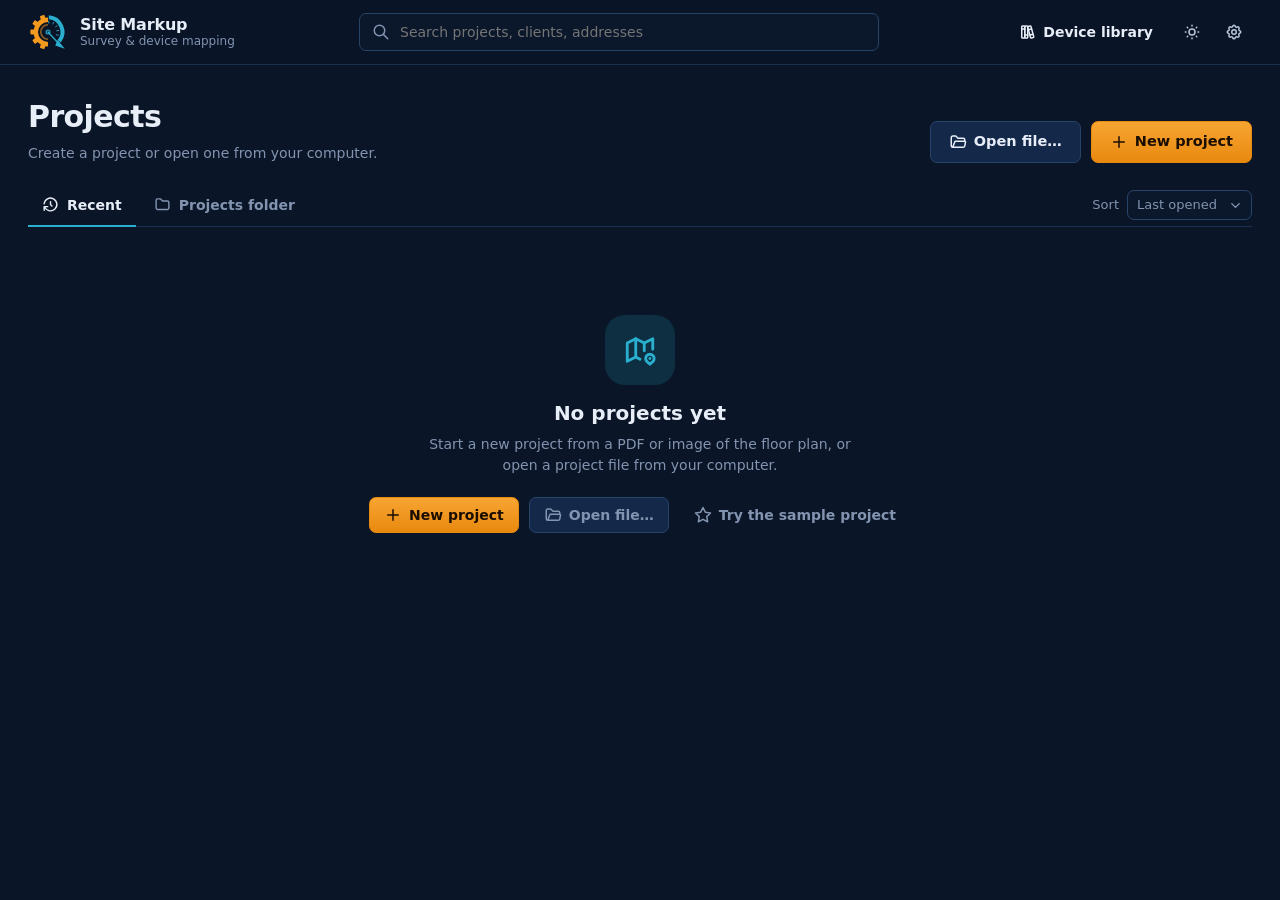
